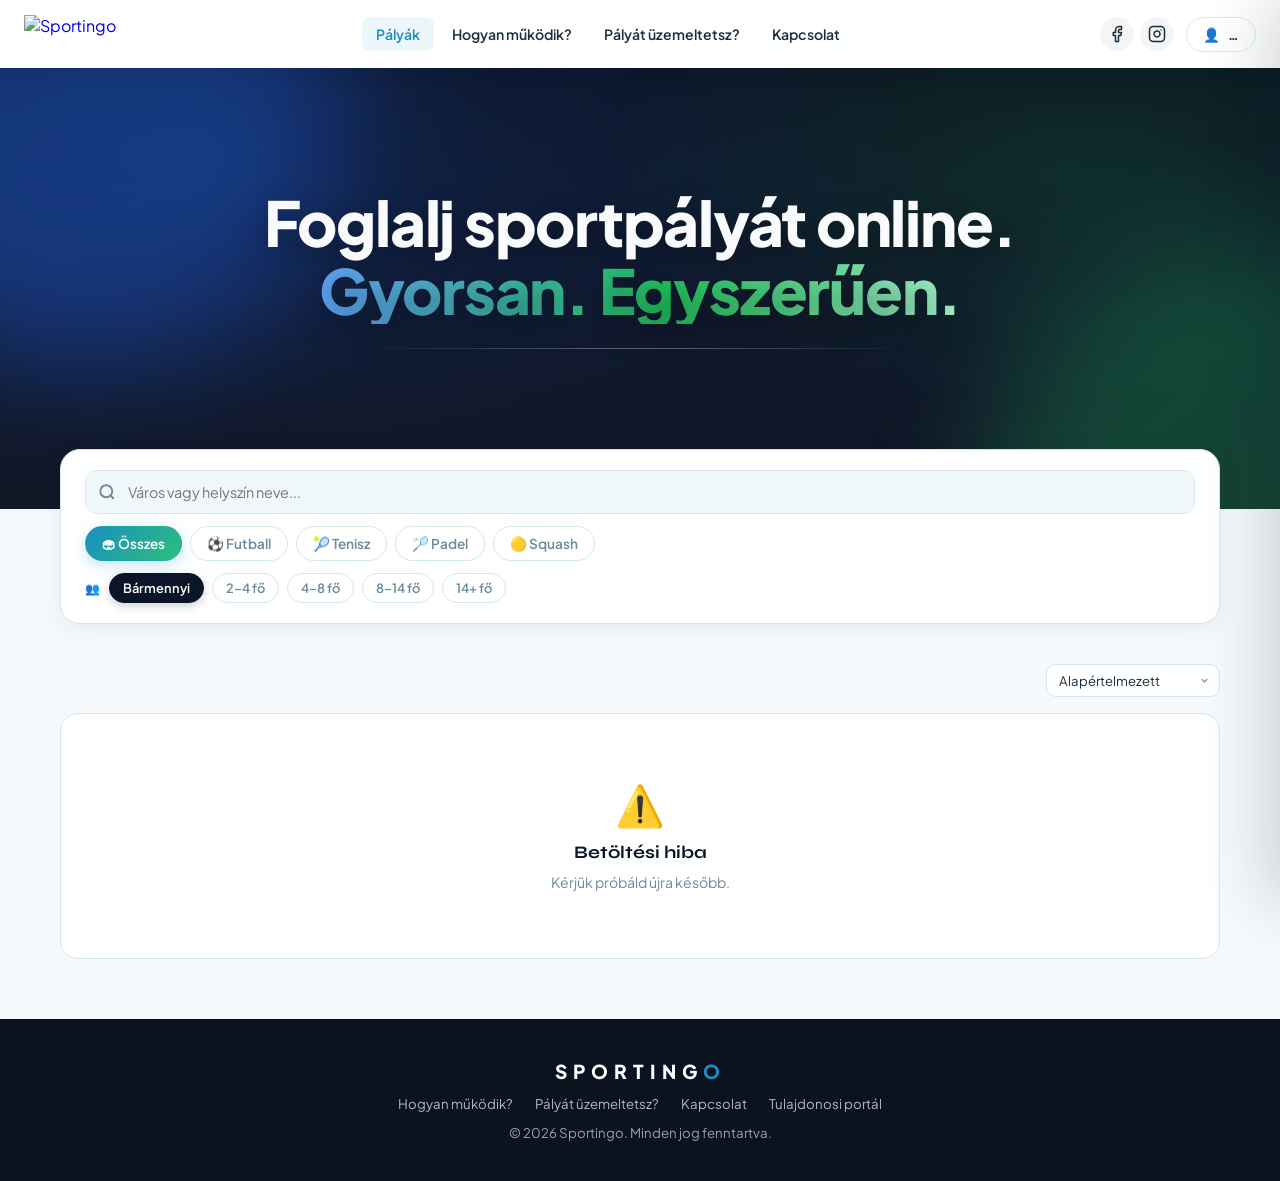
==== index.html @ 6d49f4ee "Update index.html" ====
<!DOCTYPE html>
<html lang="hu">
<head>
  <meta charset="UTF-8">
  <meta name="viewport" content="width=device-width, initial-scale=1.0">
  <title>Sportingo – Foglalj sportpályát online</title>
  <meta name="description" content="Sport- és élménypályák keresése és foglalása Magyarországon. Futball, tenisz, padel, squash.">
  <link rel="icon" href="https://amowwfjxeursokkznmxl.supabase.co/storage/v1/object/public/brand/Sportingo%20BRAND.svg">
  <link rel="preconnect" href="https://fonts.googleapis.com">
  <link href="https://fonts.googleapis.com/css2?family=Plus+Jakarta+Sans:wght@400;500;600;700;800;900&family=Syne:wght@700;800&display=swap" rel="stylesheet">
  <link rel="stylesheet" href="/sportingo-drawer.css">
  <style>
    *, *::before, *::after { box-sizing: border-box; margin: 0; padding: 0; }
    html { scroll-behavior: smooth; }
    body { font-family: 'Plus Jakarta Sans', -apple-system, sans-serif; background: #f5f9fc; color: #0a1628; padding-top: 68px; }

    /* ── HEADER ── */
    #sp-header { position: fixed; top: 0; left: 0; right: 0; z-index: 9000; background: white; box-shadow: 0 2px 20px rgba(0,0,0,.08); }
    #sp-header-inner { max-width: 1280px; margin: 0 auto; padding: 0 24px; height: 68px; display: flex; align-items: center; justify-content: space-between; gap: 24px; }
    #sp-logo { display: flex; align-items: center; text-decoration: none; flex-shrink: 0; }
    #sp-logo-img { height: 38px; width: auto; display: block; }
    #sp-nav { display: flex; align-items: center; gap: 4px; flex: 1; justify-content: center; }
    .sp-nav-link { padding: 8px 14px; border-radius: 8px; font-size: .88rem; font-weight: 600; color: #1a2e3b; text-decoration: none; transition: all .2s; white-space: nowrap; cursor: pointer; background: none; border: none; font-family: inherit; }
    .sp-nav-link:hover, .sp-nav-link.active { background: rgba(26,143,193,.08); color: #1a8fc1; }
    #sp-header-right { display: flex; align-items: center; gap: 12px; flex-shrink: 0; }
    #sp-socials { display: flex; align-items: center; gap: 6px; }
    .sp-social-btn { width: 34px; height: 34px; border-radius: 50%; display: flex; align-items: center; justify-content: center; color: #1a2e3b; text-decoration: none; transition: all .2s; background: rgba(0,0,0,.04); }
    .sp-social-btn:hover { background: rgba(26,143,193,.1); color: #1a8fc1; transform: translateY(-1px); }
    .sportingo-auth-btn { display: flex; align-items: center; gap: 8px; padding: 8px 16px; border-radius: 20px; border: 1.5px solid #d4e8f0; background: white; font-family: 'Plus Jakarta Sans', sans-serif; font-size: .85rem; font-weight: 700; color: #1a2e3b; cursor: pointer; transition: all .2s; white-space: nowrap; }
    .sportingo-auth-btn:hover { border-color: #1a8fc1; color: #1a8fc1; background: rgba(26,143,193,.04); }
    #sp-hamburger { display: none; flex-direction: column; justify-content: center; align-items: center; gap: 5px; width: 40px; height: 40px; background: none; border: none; cursor: pointer; padding: 4px; border-radius: 8px; transition: background .2s; }
    #sp-hamburger span { display: block; width: 22px; height: 2px; background: #1a2e3b; border-radius: 2px; transition: all .3s cubic-bezier(.4,0,.2,1); transform-origin: center; }
    #sp-hamburger.is-open span:nth-child(1) { transform: translateY(7px) rotate(45deg); }
    #sp-hamburger.is-open span:nth-child(2) { opacity: 0; transform: scaleX(0); }
    #sp-hamburger.is-open span:nth-child(3) { transform: translateY(-7px) rotate(-45deg); }
    #sp-mobile-menu { display: none; background: white; border-top: 1px solid #f0f7fb; overflow: hidden; max-height: 0; transition: max-height .35s cubic-bezier(.4,0,.2,1); }
    #sp-mobile-menu.is-open { max-height: 500px; }
    #sp-mobile-nav { padding: 12px 16px 20px; display: flex; flex-direction: column; gap: 2px; }
    .sp-mobile-link { padding: 12px 16px; border-radius: 10px; font-size: .95rem; font-weight: 600; color: #1a2e3b; text-decoration: none; transition: all .2s; display: flex; align-items: center; gap: 10px; cursor: pointer; background: none; border: none; font-family: inherit; width: 100%; text-align: left; }
    .sp-mobile-link:hover { background: #f0f7fb; color: #1a8fc1; }
    #sp-mobile-socials { display: flex; gap: 10px; padding: 12px 16px 0; margin-top: 8px; border-top: 1px solid #f0f7fb; }

    /* ── HERO ── */
    .sp-hero { position: relative; overflow: hidden; padding: 120px 20px 160px; text-align: center;
      background: radial-gradient(1200px 500px at 15% 20%, rgba(36,107,253,.18), transparent 60%),
                  radial-gradient(900px 420px at 85% 25%, rgba(34,197,94,.14), transparent 55%),
                  linear-gradient(180deg, #0b1220 0%, #0f172a 55%, #111827 100%); }
    .sp-hero::before, .sp-hero::after { content: ""; position: absolute; width: 520px; height: 520px; border-radius: 999px; filter: blur(60px); opacity: .35; pointer-events: none; }
    .sp-hero::before { top: -220px; left: -180px; background: rgba(36,107,253,.9); }
    .sp-hero::after { bottom: -260px; right: -220px; background: rgba(34,197,94,.75); }
    .sp-hero-inner { position: relative; max-width: 900px; margin: 0 auto; }
    .sp-hero h1 { margin: 0; font-weight: 800; letter-spacing: -.02em; line-height: 1.1; color: #f8fafc; font-size: clamp(32px,5vw,62px); text-shadow: 0 10px 30px rgba(0,0,0,.35); animation: fadeUp 700ms ease-out both; }
    .sp-hero-accent { display: inline-block; background: linear-gradient(90deg, #60a5fa 0%, #22c55e 55%, #a7f3d0 100%); -webkit-background-clip: text; background-clip: text; color: transparent; }
    .sp-hero h1::after { content: ""; display: block; width: min(560px,80%); height: 1px; margin: 24px auto 0; background: linear-gradient(90deg, transparent, rgba(255,255,255,.35), transparent); }
    @keyframes fadeUp { from { opacity: 0; transform: translateY(14px); } to { opacity: 1; transform: translateY(0); } }

    /* ── SEARCH + FILTER ── */
    .sp-search-section { max-width: 1200px; margin: -60px auto 0; padding: 0 20px 40px; position: relative; z-index: 30; }
    .sp-filters { background: white; border: 1.5px solid #d4e8f0; border-radius: 20px; padding: 1.25rem 1.5rem; box-shadow: 0 4px 24px rgba(10,22,40,.06); display: flex; flex-direction: column; gap: 1rem; }
    .sp-filters__top { display: flex; flex-direction: column; gap: .75rem; }
    .sp-filters__dynamic { display: flex; align-items: center; gap: .75rem; flex-wrap: wrap; padding-top: .75rem; border-top: 1.5px solid #f0f7fb; animation: fadein .2s ease; }
    @keyframes fadein { from { opacity: 0; transform: translateY(-4px); } to { opacity: 1; transform: translateY(0); } }
    .sp-search-wrap { position: relative; width: 100%; }
    .sp-search-icon { position: absolute; left: 13px; top: 50%; transform: translateY(-50%); color: #6b8a9a; pointer-events: none; display: flex; transition: color .2s; }
    .sp-search-wrap:focus-within .sp-search-icon { color: #1a8fc1; }
    .sp-search-input { width: 100%; padding: 12px 44px 12px 42px; border: 1.5px solid #d4e8f0; border-radius: 12px; font-family: 'Plus Jakarta Sans', sans-serif; font-size: .9rem; color: #1a2e3b; background: #f0f7fb; outline: none; transition: all .2s; }
    .sp-search-input:focus { border-color: #1a8fc1; background: white; box-shadow: 0 0 0 3px rgba(26,143,193,.1); }
    .sp-search-clear { position: absolute; right: 12px; top: 50%; transform: translateY(-50%); background: #d4e8f0; border: none; border-radius: 50%; width: 22px; height: 22px; display: flex; align-items: center; justify-content: center; cursor: pointer; color: #6b8a9a; transition: all .2s; padding: 0; }
    .sp-search-clear:hover { background: #1a8fc1; color: white; }
    .sp-sportag-wrap { display: flex; gap: .5rem; flex-wrap: wrap; }
    .sp-sportag-btn { padding: 8px 16px; border: 1.5px solid #d4e8f0; border-radius: 30px; background: white; font-family: 'Plus Jakarta Sans', sans-serif; font-size: .85rem; font-weight: 600; color: #6b8a9a; cursor: pointer; transition: all .2s; white-space: nowrap; }
    .sp-sportag-btn:hover { border-color: #1a8fc1; color: #1a8fc1; }
    .sp-sportag-btn.active { background: linear-gradient(135deg,#1a8fc1,#2dbf7e); border-color: transparent; color: white; box-shadow: 0 4px 14px rgba(26,143,193,.25); }
    /* Létszám szűrő sor */
    .sp-letszam-wrap { display: flex; align-items: center; gap: .5rem; flex-wrap: wrap; }
    .sp-letszam-label { font-size: .75rem; font-weight: 700; color: #94a3b8; text-transform: uppercase; letter-spacing: .05em; white-space: nowrap; }
    .sp-letszam-btn { padding: 6px 13px; border: 1.5px solid #d4e8f0; border-radius: 30px; background: white; font-family: 'Plus Jakarta Sans', sans-serif; font-size: .8rem; font-weight: 600; color: #6b8a9a; cursor: pointer; transition: all .2s; white-space: nowrap; }
    .sp-letszam-btn:hover { border-color: #1a8fc1; color: #1a8fc1; }
    .sp-letszam-btn.active { background: #0a1628; border-color: #0a1628; color: white; box-shadow: 0 3px 10px rgba(10,22,40,.2); }
    .sp-selects { display: flex; flex-wrap: wrap; gap: .5rem; flex: 1; }
    .sp-select { padding: 9px 32px 9px 14px; border: 1.5px solid #d4e8f0; border-radius: 10px; font-family: 'Plus Jakarta Sans', sans-serif; font-size: .85rem; color: #1a2e3b; background: white; cursor: pointer; outline: none; transition: border-color .2s; appearance: none; -webkit-appearance: none; background-image: url("data:image/svg+xml,%3Csvg xmlns='http://www.w3.org/2000/svg' width='12' height='12' viewBox='0 0 24 24' fill='none' stroke='%236b8a9a' stroke-width='2.5'%3E%3Cpath d='m6 9 6 6 6-6'/%3E%3C/svg%3E"); background-repeat: no-repeat; background-position: right 10px center; }
    .sp-select:focus { border-color: #1a8fc1; }
    .sp-reset { display: flex; align-items: center; gap: 6px; padding: 9px 16px; background: #fff5f5; color: #ef4444; border: 1.5px solid #fecaca; border-radius: 10px; font-family: 'Plus Jakarta Sans', sans-serif; font-size: .82rem; font-weight: 600; cursor: pointer; transition: all .2s; white-space: nowrap; }
    .sp-reset:hover { background: #fee2e2; }

    /* ── RESULTS ── */
    .sp-main { max-width: 1200px; margin: 0 auto; padding: 0 20px 60px; }
    .sp-results-header { margin-bottom: 1rem; display: flex; align-items: center; justify-content: space-between; gap: 12px; flex-wrap: wrap; }
    .sp-count { font-size: .88rem; color: #6b8a9a; font-weight: 500; }
    .sp-count strong { color: #1a2e3b; }
    .sp-sort-select { padding: 7px 28px 7px 12px; border: 1.5px solid #d4e8f0; border-radius: 10px; font-family: 'Plus Jakarta Sans', sans-serif; font-size: .82rem; color: #1a2e3b; background: white; cursor: pointer; outline: none; transition: border-color .2s; appearance: none; -webkit-appearance: none; background-image: url("data:image/svg+xml,%3Csvg xmlns='http://www.w3.org/2000/svg' width='11' height='11' viewBox='0 0 24 24' fill='none' stroke='%236b8a9a' stroke-width='2.5'%3E%3Cpath d='m6 9 6 6 6-6'/%3E%3C/svg%3E"); background-repeat: no-repeat; background-position: right 9px center; }
    .sp-sort-select:focus { border-color: #1a8fc1; }
    .sp-grid { display: grid; grid-template-columns: repeat(auto-fill, minmax(300px, 1fr)); gap: 1.25rem; }
    .sp-loading { grid-column: 1/-1; display: flex; flex-direction: column; align-items: center; gap: 1rem; padding: 4rem 2rem; color: #6b8a9a; font-size: .9rem; }
    .sp-spinner { width: 36px; height: 36px; border: 3px solid #d4e8f0; border-top-color: #1a8fc1; border-radius: 50%; animation: spin .7s linear infinite; }
    @keyframes spin { to { transform: rotate(360deg); } }
    .sp-card-link { text-decoration: none; color: inherit; display: block; height: 100%; }
    .sp-card { background: white; border: 1.5px solid #d4e8f0; border-radius: 18px; overflow: hidden; transition: all .25s; box-shadow: 0 2px 12px rgba(10,22,40,.06); height: 100%; display: flex; flex-direction: column; }
    .sp-card:hover { border-color: #1a8fc1; box-shadow: 0 8px 32px rgba(26,143,193,.15); transform: translateY(-3px); }
    .sp-card-thumb { aspect-ratio: 16/9; overflow: hidden; background: linear-gradient(135deg,rgba(26,143,193,.08),rgba(45,191,126,.08)); position: relative; }
    .sp-card-thumb img { width: 100%; height: 100%; object-fit: cover; display: block; transition: transform .4s; }
    .sp-card:hover .sp-card-thumb img { transform: scale(1.04); }
    .sp-card-thumb-placeholder { width: 100%; height: 100%; display: flex; align-items: center; justify-content: center; font-size: 2.5rem; color: rgba(26,143,193,.25); }
    .sp-card-sport-badges { position: absolute; bottom: 10px; left: 10px; display: flex; gap: 5px; flex-wrap: wrap; }
    .sp-card-sport-badge { background: rgba(10,22,40,.75); backdrop-filter: blur(6px); color: white; font-size: .68rem; font-weight: 700; padding: 3px 9px; border-radius: 20px; }
    .sp-card-body { padding: 1rem 1.1rem 1.1rem; display: flex; flex-direction: column; gap: .4rem; flex: 1; }
    .sp-card-nev { font-family: 'Syne', sans-serif; font-weight: 700; font-size: 1rem; color: #0a1628; line-height: 1.3; margin: 0; }
    .sp-card-location { font-size: .8rem; color: #6b8a9a; display: flex; align-items: center; gap: 4px; }
    .sp-card-footer { display: flex; align-items: center; justify-content: space-between; margin-top: auto; padding-top: .75rem; border-top: 1px solid #f0f7fb; }
    .sp-card-palya-count { font-size: .78rem; color: #6b8a9a; font-weight: 500; }
    .sp-card-cta { font-size: .78rem; font-weight: 700; color: #1a8fc1; }
    .sp-card-arrow { width: 32px; height: 32px; border-radius: 50%; background: linear-gradient(135deg,#1a8fc1,#2dbf7e); display: flex; align-items: center; justify-content: center; color: white; font-size: 1rem; flex-shrink: 0; transition: transform .2s; }
    .sp-card:hover .sp-card-arrow { transform: translateX(3px); }
    .sp-empty { grid-column: 1/-1; text-align: center; padding: 4rem 2rem; background: white; border: 1.5px solid #d4e8f0; border-radius: 18px; color: #6b8a9a; }
    .sp-empty-icon { font-size: 2.5rem; margin-bottom: .75rem; }
    .sp-empty-title { font-family: 'Syne', sans-serif; font-weight: 700; font-size: 1.1rem; color: #0a1628; margin-bottom: .5rem; }
    .sp-empty-sub { font-size: .88rem; line-height: 1.6; }

    /* ── AUTH MODAL + DRAWER (a meglévőből 1:1) ── */
    #sp-login-modal-overlay { position: fixed; inset: 0; background: rgba(10,22,40,.55); backdrop-filter: blur(4px); z-index: 10000; display: flex; align-items: center; justify-content: center; opacity: 0; pointer-events: none; transition: opacity .25s; }
    #sp-login-modal-overlay.open { opacity: 1; pointer-events: all; }
    #sp-login-modal { background: white; border-radius: 20px; width: 420px; max-width: 95vw; max-height: 90vh; display: flex; flex-direction: column; box-shadow: 0 30px 80px rgba(0,0,0,.25); overflow: hidden; }
    .sp-modal-head { padding: 20px 20px 16px; display: flex; align-items: flex-start; justify-content: space-between; border-bottom: 1.5px solid #f0f7fb; }
    .sp-modal-logo img { height: 36px; background: white; border-radius: 6px; padding: 2px 6px; }
    .sp-modal-subtitle { font-size: .78rem; color: #6b8a9a; font-weight: 600; margin-top: 4px; }
    .sp-modal-close { background: #f0f7fb; border: none; border-radius: 50%; width: 32px; height: 32px; display: flex; align-items: center; justify-content: center; cursor: pointer; font-size: 1rem; color: #6b8a9a; transition: all .2s; flex-shrink: 0; }
    .sp-modal-close:hover { background: #d4e8f0; color: #0a1628; }
    #sp-login-modal-body { padding: 20px; }
    .sp-login-alert { padding: 10px 14px; border-radius: 10px; font-size: .83rem; font-weight: 600; margin-bottom: 14px; display: none; }
    .sp-login-alert.error { background: #fef2f2; color: #ef4444; border: 1px solid #fecaca; }
    .sp-login-alert.success { background: rgba(45,191,126,.1); color: #1a9960; border: 1px solid rgba(45,191,126,.3); }
    .sp-login-tabs { display: flex; gap: 4px; background: #f0f7fb; border-radius: 12px; padding: 4px; margin-bottom: 18px; }
    .sp-login-tab { flex: 1; padding: 8px; text-align: center; font-size: .85rem; font-weight: 600; cursor: pointer; border-radius: 9px; border: none; background: transparent; color: #6b8a9a; transition: all .2s; font-family: inherit; }
    .sp-login-tab.active { background: white; color: #0a1628; box-shadow: 0 2px 8px rgba(0,0,0,.08); }
    .sp-lv-section { display: none; }
    .sp-lv-section.active { display: block; }
    .sp-login-input { width: 100%; padding: 11px 14px; border: 1.5px solid #d4e8f0; border-radius: 10px; font-family: 'Plus Jakarta Sans', sans-serif; font-size: .9rem; color: #0a1628; background: white; outline: none; transition: all .2s; margin-bottom: 10px; }
    .sp-login-input:focus { border-color: #1a8fc1; box-shadow: 0 0 0 3px rgba(26,143,193,.1); }
    .sp-login-btn { width: 100%; padding: 12px; background: linear-gradient(135deg,#1a8fc1,#2dbf7e); color: white; border: none; border-radius: 11px; font-family: 'Plus Jakarta Sans', sans-serif; font-size: .92rem; font-weight: 700; cursor: pointer; transition: all .2s; margin-bottom: 10px; }
    .sp-login-btn:hover:not(:disabled) { transform: translateY(-1px); box-shadow: 0 6px 20px rgba(26,143,193,.3); }
    .sp-login-btn:disabled { opacity: .6; cursor: not-allowed; }
    .sp-google-btn { width: 100%; padding: 11px; background: white; color: #1a2e3b; border: 1.5px solid #d4e8f0; border-radius: 11px; font-family: 'Plus Jakarta Sans', sans-serif; font-size: .88rem; font-weight: 600; cursor: pointer; transition: all .2s; display: flex; align-items: center; justify-content: center; gap: 10px; margin-bottom: 10px; }
    .sp-google-btn:hover { border-color: #1a8fc1; box-shadow: 0 4px 12px rgba(0,0,0,.08); }
    .sp-login-divider { display: flex; align-items: center; gap: 10px; color: #6b8a9a; font-size: .78rem; margin: 4px 0 10px; }
    .sp-login-divider::before, .sp-login-divider::after { content: ''; flex: 1; height: 1px; background: #d4e8f0; }
    .sp-login-link { font-size: .78rem; color: #1a8fc1; font-weight: 600; cursor: pointer; background: none; border: none; padding: 0; font-family: inherit; text-decoration: underline; }
    .sp-modal-foot { padding: 12px 20px; border-top: 1.5px solid #f0f7fb; font-size: .78rem; color: #6b8a9a; text-align: center; }
    .sp-modal-foot a { color: #1a8fc1; font-weight: 600; text-decoration: none; }

    /* ── FOOTER ── */
    .sp-footer { background: #0b1220; color: rgba(255,255,255,.6); padding: 40px 20px; text-align: center; font-size: .83rem; }
    .sp-footer a { color: rgba(255,255,255,.7); text-decoration: none; margin: 0 10px; }
    .sp-footer a:hover { color: white; }
    .sp-footer-logo { font-size: 1.2rem; font-weight: 900; letter-spacing: 6px; text-transform: uppercase; color: white; margin-bottom: 12px; }
    .sp-footer-logo span { color: #1a8fc1; }

    /* ── RESPONSIVE ── */
    @media (max-width: 900px) {
      #sp-nav, #sp-socials { display: none; }
      #sp-hamburger { display: flex; }
      #sp-mobile-menu { display: block; }
      #sp-header-inner { padding: 0 16px; }
      .sp-grid { grid-template-columns: repeat(2,1fr); }
    }
    @media (max-width: 640px) {
      .sp-hero { padding: 90px 18px 130px; }
      .sp-filters { padding: 1rem; border-radius: 16px; }
      .sp-sportag-btn { padding: 7px 12px; font-size: .8rem; }
      .sp-grid { grid-template-columns: 1fr; }
      #sp-logo-img { height: 32px; }
      body { padding-top: 60px; }
      #sp-header-inner { height: 60px; }
    }
    @media (max-width: 600px) {
      /* drawer: full-screen mobilon – a new-drawer.css kezeli */
      #sp-login-modal { border-radius: 16px 16px 0 0; max-height: 95vh; position: fixed; bottom: 0; width: 100%; }
      #sp-login-modal-overlay { align-items: flex-end; }
    }

    /* ── Lemondva státusz ── */
    .sfd-booking-card.lemondva { border-left: 3px solid #94a3b8; opacity: .75; }
    .sfd-status-pill.lemondva  { background: #f1f5f9; color: #64748b; }

    /* ── Lemondás gomb ── */
    .sfd-cancel-btn {
      display: inline-flex; align-items: center; gap: 5px;
      margin-top: 8px; padding: 5px 12px;
      background: transparent;
      border: 1.5px solid rgba(239,68,68,.35);
      border-radius: 8px;
      color: #ef4444; font-family: 'Plus Jakarta Sans', sans-serif;
      font-size: .72rem; font-weight: 700; cursor: pointer;
      transition: all .2s;
    }
    .sfd-cancel-btn:hover { background: #fff5f5; border-color: #ef4444; }
    .sfd-cancel-btn:disabled { opacity: .5; cursor: not-allowed; }

    /* ── Megerősítő modal ── */
    #sp-confirm-modal-overlay {
      position: fixed; inset: 0;
      background: rgba(10,22,40,.55); backdrop-filter: blur(4px);
      z-index: 20000; display: flex; align-items: center; justify-content: center;
      opacity: 0; pointer-events: none; transition: opacity .22s;
    }
    #sp-confirm-modal-overlay.open { opacity: 1; pointer-events: all; }
    #sp-confirm-modal {
      background: white; border-radius: 20px;
      width: 400px; max-width: 92vw;
      padding: 28px 28px 24px;
      box-shadow: 0 30px 80px rgba(0,0,0,.22);
    }
    .sp-confirm-icon { font-size: 2rem; margin-bottom: 12px; }
    .sp-confirm-title { font-weight: 800; font-size: 1.05rem; color: #0a1628; margin-bottom: 8px; }
    .sp-confirm-body  { font-size: .85rem; color: #6b8a9a; line-height: 1.6; margin-bottom: 24px; }
    .sp-confirm-actions { display: flex; gap: 10px; justify-content: flex-end; }
    .sp-confirm-cancel-btn {
      padding: 10px 18px; background: #f1f5f9; color: #1a2e3b;
      border: none; border-radius: 10px;
      font-family: 'Plus Jakarta Sans', sans-serif; font-weight: 700; font-size: .85rem;
      cursor: pointer; transition: all .2s;
    }
    .sp-confirm-cancel-btn:hover { background: #e2e8f0; }
    .sp-confirm-ok-btn {
      padding: 10px 18px;
      background: white; color: #ef4444;
      border: 1.5px solid #ef4444; border-radius: 10px;
      font-family: 'Plus Jakarta Sans', sans-serif; font-weight: 700; font-size: .85rem;
      cursor: pointer; transition: all .2s;
    }
    .sp-confirm-ok-btn:hover { background: #fff5f5; }
    .sp-confirm-ok-btn:disabled { opacity: .5; cursor: not-allowed; }
    @media (max-width: 600px) {
      #sp-confirm-modal { padding: 22px 18px 20px; }
      .sp-confirm-actions { flex-direction: column-reverse; }
      .sp-confirm-cancel-btn, .sp-confirm-ok-btn { width: 100%; text-align: center; }
    }
    /* ── Review trust signal a listaoldali kártyán ── */
    .sp-card-review {
      display: inline-flex; align-items: center; gap: 4px;
      font-size: .75rem; font-weight: 700; color: #3a5060;
    }
    .sp-card-review-star { color: #f59e0b; font-size: .8rem; }
    .sp-card-review-score { color: #0a1628; }
    .sp-card-review-count { color: #94a3b8; font-weight: 500; }
  </style>
</head>
<body>

<!-- HEADER -->
<header id="sp-header">
  <div id="sp-header-inner">
    <a href="https://sportingo.hu" id="sp-logo" aria-label="Sportingo főoldal">
      <img src="https://amowwfjxeursokkznmxl.supabase.co/storage/v1/object/public/brand/Sportingo%20BRAND.svg" alt="Sportingo" id="sp-logo-img">
    </a>
    <nav id="sp-nav">
      <button class="sp-nav-link active" id="sp-nav-palya">Pályák</button>
      <a href="https://sportingo.hu/hogyan-mukodik/" class="sp-nav-link">Hogyan működik?</a>
      <a href="https://sportingo.hu/palyat-uzemeltetsz/" class="sp-nav-link">Pályát üzemeltetsz?</a>
      <a href="https://sportingo.hu/kapcsolat/" class="sp-nav-link">Kapcsolat</a>
    </nav>
    <div id="sp-header-right">
      <div id="sp-socials">
        <a href="https://facebook.com/sportingo.hu" target="_blank" rel="noopener" class="sp-social-btn" aria-label="Facebook">
          <svg width="18" height="18" viewBox="0 0 24 24" fill="none" stroke="currentColor" stroke-width="2" stroke-linecap="round" stroke-linejoin="round"><path d="M18 2h-3a5 5 0 0 0-5 5v3H7v4h3v8h4v-8h3l1-4h-4V7a1 1 0 0 1 1-1h3z"/></svg>
        </a>
        <a href="https://instagram.com/sportingo.hu" target="_blank" rel="noopener" class="sp-social-btn" aria-label="Instagram">
          <svg width="18" height="18" viewBox="0 0 24 24" fill="none" stroke="currentColor" stroke-width="2" stroke-linecap="round" stroke-linejoin="round"><rect x="2" y="2" width="20" height="20" rx="5" ry="5"/><path d="M16 11.37A4 4 0 1 1 12.63 8 4 4 0 0 1 16 11.37z"/><line x1="17.5" y1="6.5" x2="17.51" y2="6.5"/></svg>
        </a>
      </div>
      <div class="sportingo-auth-wrap">
        <button type="button" class="sportingo-auth-btn">
          <span class="sportingo-auth-icon">👤</span>
          <span class="sportingo-auth-label">…</span>
        </button>
      </div>
      <button id="sp-hamburger" aria-label="Menü" aria-expanded="false" onclick="spToggleMenu()">
        <span></span><span></span><span></span>
      </button>
    </div>
  </div>
  <div id="sp-mobile-menu" aria-hidden="true">
    <nav id="sp-mobile-nav">
      <button class="sp-mobile-link" id="sp-mobile-palya">⚽ Pályák</button>
      <a href="https://sportingo.hu/hogyan-mukodik/" class="sp-mobile-link">❓ Hogyan működik?</a>
      <a href="https://sportingo.hu/palyat-uzemeltetsz/" class="sp-mobile-link">🏟 Pályát üzemeltetsz?</a>
      <a href="https://sportingo.hu/kapcsolat/" class="sp-mobile-link">📬 Kapcsolat</a>
      <div id="sp-mobile-socials">
        <a href="https://facebook.com/sportingo.hu" target="_blank" rel="noopener" class="sp-social-btn" aria-label="Facebook">
          <svg width="20" height="20" viewBox="0 0 24 24" fill="none" stroke="currentColor" stroke-width="2" stroke-linecap="round" stroke-linejoin="round"><path d="M18 2h-3a5 5 0 0 0-5 5v3H7v4h3v8h4v-8h3l1-4h-4V7a1 1 0 0 1 1-1h3z"/></svg>
        </a>
        <a href="https://instagram.com/sportingo.hu" target="_blank" rel="noopener" class="sp-social-btn" aria-label="Instagram">
          <svg width="20" height="20" viewBox="0 0 24 24" fill="none" stroke="currentColor" stroke-width="2" stroke-linecap="round" stroke-linejoin="round"><rect x="2" y="2" width="20" height="20" rx="5" ry="5"/><path d="M16 11.37A4 4 0 1 1 12.63 8 4 4 0 0 1 16 11.37z"/><line x1="17.5" y1="6.5" x2="17.51" y2="6.5"/></svg>
        </a>
      </div>
    </nav>
  </div>
</header>

<!-- HERO -->
<section class="sp-hero">
  <div class="sp-hero-inner">
    <h1>Foglalj sportpályát online.<br><span class="sp-hero-accent">Gyorsan. Egyszerűen.</span></h1>
  </div>
</section>

<!-- SEARCH + FILTER -->
<div class="sp-search-section" id="sp-filters-section">
  <div class="sp-filters" id="sp-filters">
    <div class="sp-filters__top">
      <div class="sp-search-wrap">
        <span class="sp-search-icon">
          <svg width="18" height="18" viewBox="0 0 24 24" fill="none" stroke="currentColor" stroke-width="2.5"><circle cx="11" cy="11" r="8"/><path d="m21 21-4.35-4.35"/></svg>
        </span>
        <input type="text" id="sp-search" class="sp-search-input" placeholder="Város vagy helyszín neve..." autocomplete="off">
        <button type="button" id="sp-search-clear" class="sp-search-clear" style="display:none;">
          <svg width="12" height="12" viewBox="0 0 24 24" fill="none" stroke="currentColor" stroke-width="2.5"><path d="M18 6 6 18M6 6l12 12"/></svg>
        </button>
      </div>
      <div class="sp-sportag-wrap">
        <button class="sp-sportag-btn active" data-sport="">🏟 Összes</button>
        <button class="sp-sportag-btn" data-sport="Futball">⚽ Futball</button>
        <button class="sp-sportag-btn" data-sport="Tenisz">🎾 Tenisz</button>
        <button class="sp-sportag-btn" data-sport="Padel">🏸 Padel</button>
        <button class="sp-sportag-btn" data-sport="Squash">🟡 Squash</button>
      </div>
      <div class="sp-letszam-wrap">
        <span class="sp-letszam-label">👥</span>
        <button class="sp-letszam-btn" data-letszam="" data-min="" data-max="">Bármennyi</button>
        <button class="sp-letszam-btn" data-letszam="2-4" data-min="2" data-max="4">2–4 fő</button>
        <button class="sp-letszam-btn" data-letszam="4-8" data-min="4" data-max="8">4–8 fő</button>
        <button class="sp-letszam-btn" data-letszam="8-14" data-min="8" data-max="14">8–14 fő</button>
        <button class="sp-letszam-btn" data-letszam="14+" data-min="14" data-max="">14+ fő</button>
      </div>
    </div>
    <div class="sp-filters__dynamic" id="sp-dynamic-filters" style="display:none;">
      <div class="sp-selects" id="sp-selects-wrap"></div>
      <button id="sp-reset" class="sp-reset">
        <svg width="14" height="14" viewBox="0 0 24 24" fill="none" stroke="currentColor" stroke-width="2.5"><path d="M18 6 6 18M6 6l12 12"/></svg>
        Szűrők törlése
      </button>
    </div>
  </div>
</div>

<!-- RESULTS -->
<main class="sp-main">
  <div class="sp-results-header">
    <div id="sp-count" class="sp-count"></div>
    <select id="sp-sort" class="sp-sort-select" aria-label="Rendezés">
      <option value="alapertelmezett">Alapértelmezett</option>
      <option value="ertekeles">⭐ Legjobb értékelés</option>
    </select>
  </div>
  <div id="sp-grid" class="sp-grid">
    <div class="sp-loading">
      <div class="sp-spinner"></div>
      <span>Helyszínek betöltése...</span>
    </div>
  </div>
</main>

<!-- FOOTER -->
<footer class="sp-footer">
  <div class="sp-footer-logo">SPORTING<span>O</span></div>
  <div>
    <a href="https://sportingo.hu/hogyan-mukodik/">Hogyan működik?</a>
    <a href="https://sportingo.hu/palyat-uzemeltetsz/">Pályát üzemeltetsz?</a>
    <a href="https://sportingo.hu/kapcsolat/">Kapcsolat</a>
    <a href="https://portal.sportingo.hu" target="_blank">Tulajdonosi portál</a>
  </div>
  <div style="margin-top:12px;">© 2026 Sportingo. Minden jog fenntartva.</div>
</footer>

<!-- AUTH MODAL -->

<!-- DRAWER -->


<div id="sp-confirm-modal-overlay">
  <div id="sp-confirm-modal">
    <div class="sp-confirm-icon">⚠️</div>
    <div class="sp-confirm-title">Biztosan lemondod ezt a foglalást?</div>
    <div class="sp-confirm-body">A lemondás után a foglalás felszabadulhat más játékosok számára, és ezt már nem lehet egy kattintással visszavonni.</div>
    <div class="sp-confirm-actions">
      <button class="sp-confirm-cancel-btn" id="sp-confirm-no">Mégse</button>
      <button class="sp-confirm-ok-btn" id="sp-confirm-yes">Foglalás lemondása</button>
    </div>
  </div>
</div>
<div id="sp-drawer-overlay"></div>
<div id="sp-drawer">

  <!-- FEJLÉC -->
  <div class="sfd-header">
    <div class="sfd-header-inner">
      <div class="sfd-avatar" id="sp-drawer-avatar">?</div>
      <div class="sfd-userinfo">
        <div class="sfd-title">Sportingo fiók</div>
        <div class="sfd-name" id="sp-drawer-name">–</div>
        <div class="sfd-email" id="sp-drawer-email">–</div>
      </div>
      <button class="sfd-close" data-sp-close-drawer aria-label="Bezárás">
        <svg width="14" height="14" viewBox="0 0 24 24" fill="none" stroke="currentColor" stroke-width="2.5"><path d="M18 6 6 18M6 6l12 12"/></svg>
      </button>
    </div>

    <!-- Pályák keresése CTA -->
    <div class="sfd-header-cta">
      <a href="https://sportingo.hu" class="sfd-search-btn" onclick="closeDrawerGlobal()">
        <svg width="16" height="16" viewBox="0 0 24 24" fill="none" stroke="currentColor" stroke-width="2.5"><circle cx="11" cy="11" r="8"/><path d="m21 21-4.35-4.35"/></svg>
        Pályák keresése
      </a>
    </div>

    <!-- Nav tabs -->
    <nav class="sfd-nav" role="tablist">
      <button class="sfd-nav-btn active" data-sfd-tab="attekintes" role="tab">
        <span class="nav-icon">🏠</span> Áttekintés
      </button>
      <button class="sfd-nav-btn" data-sfd-tab="foglalasok" role="tab">
        <span class="nav-icon">📅</span> Foglalásaim
      </button>
      <button class="sfd-nav-btn" data-sfd-tab="kedvencek" role="tab">
        <span class="nav-icon">❤️</span> Kedvenceim
      </button>
      <button class="sfd-nav-btn" data-sfd-tab="profil" role="tab">
        <span class="nav-icon">👤</span> Profil
      </button>
      <button class="sfd-nav-btn" data-sfd-tab="statisztika" role="tab">
        <span class="nav-icon">📊</span> Statisztika
      </button>
      <button class="sfd-nav-btn" data-sfd-tab="ertekelesek" role="tab">
        <span class="nav-icon">⭐</span> Értékeléseim
      </button>
    </nav>
  </div>

  <!-- TARTALOM -->
  <div class="sfd-body">

    <!-- ── ÁTTEKINTÉS ── -->
    <div class="sfd-panel active" id="sfd-panel-attekintes">
      <!-- Következő foglalás -->
      <div id="sfd-next-booking-wrap"></div>

      <!-- Stat kártyák -->
      <div class="sfd-overview-grid">
        <div class="sfd-stat-card" onclick="sfdSwitchTab('foglalasok')">
          <div class="sfd-stat-val" id="sfd-stat-foglalasok">–</div>
          <div class="sfd-stat-lbl">Aktív foglalás</div>
        </div>
        <div class="sfd-stat-card" onclick="sfdSwitchTab('kedvencek')">
          <div class="sfd-stat-val" id="sfd-stat-kedvencek">–</div>
          <div class="sfd-stat-lbl">Kedvenc</div>
        </div>

      </div>

      <!-- Gyors akciók -->
      <div class="sfd-quick-actions">
        <button class="sfd-quick-btn" onclick="sfdSwitchTab('foglalasok')">
          <span class="qb-icon">📅</span>
          Foglalásaim
        </button>
        <button class="sfd-quick-btn" onclick="sfdSwitchTab('kedvencek')">
          <span class="qb-icon">❤️</span>
          Kedvenceim
        </button>
        <button class="sfd-quick-btn" onclick="sfdSwitchTab('profil')">
          <span class="qb-icon">✏️</span>
          Profil szerkesztése
        </button>
        <button class="sfd-quick-btn" onclick="sfdSwitchTab('statisztika')">
          <span class="qb-icon">📊</span>
          Statisztika
        </button>
      </div>
    </div>

    <!-- ── FOGLALÁSOK ── -->
    <div class="sfd-panel" id="sfd-panel-foglalasok">
      <div class="sfd-section-head">
        <div class="sfd-section-title">Foglalásaim</div>
        <a href="https://sportingo.hu" class="sfd-kedvenc-link" onclick="closeDrawerGlobal()">+ Új foglalás</a>
      </div>
      <div class="sfd-filter-bar">
        <button class="sfd-filter-chip active" data-sfd-filter="kozelgo">📅 Közelgő</button>
        <button class="sfd-filter-chip" data-sfd-filter="multbeli">🕐 Múltbeli</button>
        <button class="sfd-filter-chip" data-sfd-filter="mind">Mind</button>
        <button class="sfd-filter-chip" data-sfd-filter="varakozik">⏳ Várakozik</button>
        <button class="sfd-filter-chip" data-sfd-filter="lemondva">🚫 Lemondva</button>
      </div>
      <div id="sfd-bookings-list"></div>
      <div class="sfd-pagination" id="sfd-pagination" style="display:none;">
        <button class="sfd-page-btn" id="sfd-prev-page">← Előző</button>
        <span class="sfd-page-info" id="sfd-page-info"></span>
        <button class="sfd-page-btn" id="sfd-next-page">Következő →</button>
      </div>
    </div>

    <!-- ── KEDVENCEK ── -->
    <div class="sfd-panel" id="sfd-panel-kedvencek">
      <div class="sfd-section-head">
        <div class="sfd-section-title">Kedvenc pályáim</div>
      </div>
      <div id="sfd-kedvencek-list"></div>
    </div>

    <!-- ── PROFIL ── -->
    <div class="sfd-panel" id="sfd-panel-profil">
      <div class="sfd-two-col">
        <div>
          <div class="sfd-profil-section">
            <div class="sfd-profil-section-title">Személyes adatok</div>
            <div class="sfd-field">
              <div class="sfd-field-label">Teljes név</div>
              <input type="text" class="sfd-field-input" id="sfd-profil-nev" placeholder="Teljes neved" autocomplete="name">
            </div>
            <div class="sfd-field">
              <div class="sfd-field-label">Email</div>
              <div class="sfd-field-val" id="sfd-profil-email-display">–</div>
            </div>
            <div class="sfd-field">
              <div class="sfd-field-label">Telefonszám</div>
              <input type="tel" class="sfd-field-input" id="sfd-profil-telefon" placeholder="+36 xx xxx xxxx" autocomplete="tel">
            </div>
            <button class="sfd-save-btn" id="sfd-profil-save-btn">💾 Adatok mentése</button>
            <div id="sfd-profil-msg" class="sfd-msg" style="display:none;"></div>
          </div>
        </div>
        <div>
          <div class="sfd-profil-section">
            <div class="sfd-profil-section-title">Biztonság</div>
            <div class="sfd-field">
              <div class="sfd-field-label">Jelszó módosítása</div>
              <div class="sfd-field-val" style="font-size:.82rem;color:#6b8a9a;">Küldünk egy visszaállító linket az email címedre.</div>
            </div>
            <button class="sfd-save-btn" id="sfd-pw-reset-btn" style="background:#0a1628;">📧 Jelszóváltoztatási email</button>
            <div id="sfd-pw-msg" class="sfd-msg" style="display:none;"></div>
          </div>
        </div>
      </div>
    </div>

    <!-- ── STATISZTIKA ── -->
    <div class="sfd-panel" id="sfd-panel-statisztika">
      <div class="sfd-section-head">
        <div class="sfd-section-title">Személyes statisztika</div>
      </div>
      <div id="sfd-stats-content">
        <div class="sfd-stats-grid">
          <div class="sfd-insight-card">
            <div class="sfd-insight-icon">🏟</div>
            <div class="sfd-insight-val" id="sfd-ins-total">–</div>
            <div class="sfd-insight-lbl">Összes foglalás</div>
          </div>
          <div class="sfd-insight-card">
            <div class="sfd-insight-icon">✅</div>
            <div class="sfd-insight-val" id="sfd-ins-approved">–</div>
            <div class="sfd-insight-lbl">Jóváhagyva</div>
          </div>
          <div class="sfd-insight-card">
            <div class="sfd-insight-icon">🥇</div>
            <div class="sfd-insight-val" id="sfd-ins-sport">–</div>
            <div class="sfd-insight-lbl">Kedvenc sportág</div>
          </div>
          <div class="sfd-insight-card">
            <div class="sfd-insight-icon">📍</div>
            <div class="sfd-insight-val" id="sfd-ins-place">–</div>
            <div class="sfd-insight-lbl">Legtöbbet látogatott</div>
          </div>
        </div>
        <div id="sfd-stats-empty" style="display:none;" class="sfd-empty">
          <div class="sfd-empty-icon">📊</div>
          <div class="sfd-empty-title">Még nincs elég adat</div>
          <div class="sfd-empty-sub">Ahogy gyűlnek a foglalásaid, itt látod majd a személyes statisztikáidat.</div>
        </div>
      </div>
    </div>

    <!-- ── ÉRTÉKELÉSEIM ── -->
    <div class="sfd-panel" id="sfd-panel-ertekelesek">
      <div class="sfd-section-head">
        <div class="sfd-section-title">Értékeléseim</div>
      </div>
      <div id="sfd-ert-loading" class="sfd-empty">
        <div class="sfd-empty-icon">⏳</div>
        <div class="sfd-empty-sub">Betöltés...</div>
      </div>
      <div id="sfd-ert-content" style="display:none;">
        <!-- A: Értékelésre vár -->
        <div class="sfd-ert-szekció" id="sfd-ert-var-wrap">
          <div class="sfd-ert-szekció-cím">Értékelésre vár</div>
          <div class="sfd-ert-szekció-alcím">Ezeket a pályákat még nem értékelted, vagy újra értékelheted.</div>
          <div id="sfd-ert-var-list"></div>
        </div>
        <hr class="sfd-ert-elvalaszto">
        <!-- B: Korábbi értékelések -->
        <div class="sfd-ert-szekció" id="sfd-ert-meglevo-wrap">
          <div class="sfd-ert-szekció-cím">Korábbi értékeléseim</div>
          <div class="sfd-ert-szekció-alcím">A következő 90 napban ezeket a pályákat nem értékelheted újra.</div>
          <div id="sfd-ert-meglevo-list"></div>
        </div>
      </div>
    </div>

  </div><!-- /sfd-body -->

  <!-- FOOTER -->
  <div class="sfd-footer">
    <div class="sfd-footer-left">Sportingo &copy; 2026</div>
    <button class="sfd-logout-btn" id="sfd-logout-btn">
      <svg width="14" height="14" viewBox="0 0 24 24" fill="none" stroke="currentColor" stroke-width="2.5"><path d="M9 21H5a2 2 0 0 1-2-2V5a2 2 0 0 1 2-2h4"/><polyline points="16 17 21 12 16 7"/><line x1="21" y1="12" x2="9" y2="12"/></svg>
      Kijelentkezés
    </button>
  </div>

</div><!-- /sp-drawer -->

<div class="sp-fav-toast" id="sp-fav-toast"></div>

<div id="sfd-review-modal-overlay">
  <div id="sfd-review-modal">
    <div class="sfd-review-modal-title">⭐ Pálya értékelése</div>
    <div class="sfd-review-modal-sub" id="sfd-review-modal-sub">–</div>
    <div class="sfd-review-stars" id="sfd-review-stars">
      <span class="sfd-review-star" data-val="1">★</span>
      <span class="sfd-review-star" data-val="2">★</span>
      <span class="sfd-review-star" data-val="3">★</span>
      <span class="sfd-review-star" data-val="4">★</span>
      <span class="sfd-review-star" data-val="5">★</span>
    </div>
    <div class="sfd-review-rating-label" id="sfd-review-rating-label">Kattints egy csillagra az értékeléshez</div>
    <textarea class="sfd-review-textarea" id="sfd-review-szoveg" placeholder="Oszd meg tapasztalatod a pályáról... (opcionális)" rows="3"></textarea>
    <div class="sfd-review-cimkek-title">Cimkék (max 3)</div>
    <div class="sfd-review-cimkek" id="sfd-review-cimkek">
      <span class="sfd-review-cimke" data-cimke="Jó borítás">Jó borítás</span>
      <span class="sfd-review-cimke" data-cimke="Könnyű megközelítés">Könnyű megközelítés</span>
      <span class="sfd-review-cimke" data-cimke="Korrekt ár">Korrekt ár</span>
      <span class="sfd-review-cimke" data-cimke="Jó hangulat">Jó hangulat</span>
      <span class="sfd-review-cimke" data-cimke="Tiszta öltöző">Tiszta öltöző</span>
    </div>
    <div class="sfd-review-error" id="sfd-review-error"></div>
    <div class="sfd-review-actions">
      <button class="sfd-review-cancel-btn" id="sfd-review-cancel-btn">Mégse</button>
      <button class="sfd-review-submit-btn" id="sfd-review-submit-btn" disabled>Értékelés küldése</button>
    </div>
  </div>
</div>



<script src="https://cdn.jsdelivr.net/npm/@supabase/supabase-js@2"></script>
<script>
(function(){
  const SUPABASE_URL = 'https://amowwfjxeursokkznmxl.supabase.co';
  const SUPABASE_KEY = 'eyJhbGciOiJIUzI1NiIsInR5cCI6IkpXVCJ9.eyJpc3MiOiJzdXBhYmFzZSIsInJlZiI6ImFtb3d3Zmp4ZXVyc29ra3pubXhsIiwicm9sZSI6ImFub24iLCJpYXQiOjE3NzQzNDE4NzQsImV4cCI6MjA4OTkxNzg3NH0.eajpxK96IAF-4XVIv4JALYZ-LqCqXaxU7GIaAE0T5L0';

  // ── HAMBURGER ──
  window.spToggleMenu = function(){
    var btn = document.getElementById('sp-hamburger');
    var menu = document.getElementById('sp-mobile-menu');
    if(!btn||!menu) return;
    var isOpen = btn.classList.toggle('is-open');
    menu.classList.toggle('is-open', isOpen);
    btn.setAttribute('aria-expanded', isOpen);
    menu.setAttribute('aria-hidden', !isOpen);
    document.body.style.overflow = isOpen ? 'hidden' : '';
  };

  // ── PÁLYA NAV ──
  function handlePalyaClick(e){
    e.preventDefault();
    var filters = document.getElementById('sp-filters');
    if(filters){ filters.scrollIntoView({behavior:'smooth', block:'start'}); setTimeout(function(){ var s=document.getElementById('sp-search'); if(s) s.focus(); }, 400); }
  }
  document.getElementById('sp-nav-palya').addEventListener('click', handlePalyaClick);
  document.getElementById('sp-mobile-palya').addEventListener('click', function(e){ handlePalyaClick(e); spToggleMenu(); });

  // ── LISTÁZÓ ──
  const SPORT_FILTERS = {
    'Futball': [
      { id:'boritas', label:'🌿 Borítás', options:[{value:'',label:'Összes borítás'},{value:'Műfű',label:'Műfű'},{value:'Élő fű',label:'Élő fű'},{value:'Parketta / PVC',label:'Parketta'},{value:'Homok',label:'Homok'}] },
      { id:'fedett', label:'🏠 Elhelyezés', options:[{value:'',label:'Fedett & Kültéri'},{value:'Fedett',label:'Fedett'},{value:'Kültéri',label:'Kültéri'}] },
      { id:'jatekforma', label:'⚽ Pályaméret', options:[{value:'',label:'Minden méret'},{value:'Kispálya',label:'Kispálya'},{value:'Nagypálya',label:'Nagypálya'}] },
    ],
    'Tenisz': [
      { id:'boritas', label:'🌿 Borítás', options:[{value:'',label:'Összes borítás'},{value:'Salak',label:'Salak'},{value:'Kemény pálya',label:'Kemény pálya'},{value:'Műfű',label:'Műfű'},{value:'Szőnyeg',label:'Szőnyeg'}] },
      { id:'fedett', label:'🏠 Elhelyezés', options:[{value:'',label:'Fedett & Kültéri'},{value:'Fedett',label:'Fedett'},{value:'Kültéri',label:'Kültéri'}] },
    ],
    'Padel': [
      { id:'fedett', label:'🏠 Elhelyezés', options:[{value:'',label:'Fedett & Kültéri'},{value:'Fedett',label:'Fedett'},{value:'Kültéri',label:'Kültéri'}] },
    ],
    'Squash': [],
  };

  let allHelyszinek=[], filtered=[], activeFilters={}, activeSport='', debounceTimer=null;
  const grid=document.getElementById('sp-grid'), countEl=document.getElementById('sp-count');
  const sortEl=document.getElementById('sp-sort');
  let activeSort='alapertelmezett';
  if(sortEl) sortEl.addEventListener('change',()=>{ activeSort=sortEl.value; applyFilters(); });

  // Létszám szűrő
  let activeLetszam = { min: null, max: null }; // null = szűrés nélkül
  document.querySelectorAll('.sp-letszam-btn').forEach(btn => {
    btn.addEventListener('click', () => {
      document.querySelectorAll('.sp-letszam-btn').forEach(b => b.classList.remove('active'));
      btn.classList.add('active');
      var min = btn.dataset.min ? parseInt(btn.dataset.min) : null;
      var max = btn.dataset.max ? parseInt(btn.dataset.max) : null;
      activeLetszam = { min: min, max: max };
      applyFilters();
    });
  });
  // Alapértelmezett: "Bármennyi" aktív
  var defaultLetszamBtn = document.querySelector('.sp-letszam-btn[data-letszam=""]');
  if (defaultLetszamBtn) defaultLetszamBtn.classList.add('active');
  const searchEl=document.getElementById('sp-search'), clearBtn=document.getElementById('sp-search-clear');
  const resetBtn=document.getElementById('sp-reset'), dynPanel=document.getElementById('sp-dynamic-filters');
  const selectsWrap=document.getElementById('sp-selects-wrap');

  async function loadHelyszinek(){
    try {
      const url = SUPABASE_URL+'/rest/v1/helyszinek?statusz=eq.jovahagyva&select=id,nev,slug,varos,helyszin,palyas(id,slug,sportag,boritas,fedett,jatekforma,ar_per_ora,kep_url,statusz,min_letszam,max_letszam)&order=nev.asc&limit=300';
      const res = await fetch(url, { headers: { apikey: SUPABASE_KEY, Authorization: 'Bearer '+SUPABASE_KEY } });
      if(!res.ok) throw new Error();
      const data = await res.json();
      const PRIO = ['Futball','Tenisz','Padel','Squash'];
      allHelyszinek = data.map(h => {
        const jov = (h.palyas||[]).filter(p => p.statusz==='jovahagyva');
        const sportok = [...new Set(jov.map(p=>p.sportag).filter(Boolean))];
        let kep = '';
        for(const sp of PRIO){ const t=jov.find(p=>p.sportag===sp&&p.kep_url); if(t){kep=t.kep_url;break;} }
        if(!kep) kep = jov.find(p=>p.kep_url)?.kep_url||'';
        const kepekSportag={};
        for(const sp of PRIO){ const t=jov.find(p=>p.sportag===sp&&p.kep_url); if(t) kepekSportag[sp]=t.kep_url; }
        return {...h, _palyas:jov, _sportok:sportok, _kep:kep, _kepekSportag:kepekSportag};
      }).filter(h=>h._palyas.length>0);
      // Review összesítő lekérése – helyszín szinten
      await loadReviewMap(allHelyszinek.map(h=>h.id));
      applyFilters();
    } catch(e) {
      grid.innerHTML='<div class="sp-empty"><div class="sp-empty-icon">⚠️</div><div class="sp-empty-title">Betöltési hiba</div><div class="sp-empty-sub">Kérjük próbáld újra később.</div></div>';
    }
  }

  // Review aggregáció helyszín szinten – egy külön lekérdezés
  let reviewMap = {}; // helyszin_id → { atlag, count }

  async function loadReviewMap(helyszinIds) {
    if (!helyszinIds || !helyszinIds.length) return;
    try {
      // Az összes review-t lekérjük csak rating + helyszin_id mezőkkel
      const rvUrl = SUPABASE_URL + '/rest/v1/ertekelesek?select=helyszin_id,rating&helyszin_id=in.(' +
        helyszinIds.map(id => encodeURIComponent(id)).join(',') + ')&limit=2000';
      const rvRes = await fetch(rvUrl, { headers: { apikey: SUPABASE_KEY, Authorization: 'Bearer ' + SUPABASE_KEY } });
      if (!rvRes.ok) return;
      const rvData = await rvRes.json();
      // Aggregáció JS-ben
      const tmp = {};
      rvData.forEach(function(r) {
        if (!r.helyszin_id) return;
        if (!tmp[r.helyszin_id]) tmp[r.helyszin_id] = { sum: 0, count: 0 };
        tmp[r.helyszin_id].sum   += r.rating;
        tmp[r.helyszin_id].count += 1;
      });
      reviewMap = {};
      Object.keys(tmp).forEach(function(id) {
        var t = tmp[id];
        reviewMap[id] = { atlag: (t.sum / t.count).toFixed(1), count: t.count };
      });
    } catch(e) { /* csendben hibázik, review nélkül fut */ }
  }

  document.querySelectorAll('.sp-sportag-btn').forEach(btn=>{
    btn.addEventListener('click',()=>{
      document.querySelectorAll('.sp-sportag-btn').forEach(b=>b.classList.remove('active'));
      btn.classList.add('active');
      activeSport=btn.dataset.sport; activeFilters={};
      renderDynamicFilters(); applyFilters();
    });
  });

  function renderDynamicFilters(){
    const filters=SPORT_FILTERS[activeSport]||[];
    if(!filters.length){ dynPanel.style.display='none'; selectsWrap.innerHTML=''; return; }
    dynPanel.style.display='flex';
    selectsWrap.innerHTML=filters.map(f=>`
      <select class="sp-select" data-filter-id="${f.id}">
        ${f.options.map(o=>`<option value="${o.value}">${o.label}</option>`).join('')}
      </select>`).join('');
    selectsWrap.querySelectorAll('.sp-select').forEach(sel=>{
      sel.addEventListener('change',()=>{ activeFilters[sel.dataset.filterId]=sel.value; applyFilters(); });
    });
  }

  function applyFilters(){
    const search=searchEl.value.trim().toLowerCase();
    clearBtn.style.display=search?'flex':'none';
    const hasAnyFilter=search||activeSport||Object.values(activeFilters).some(v=>v)||(activeLetszam.min!==null||activeLetszam.max!==null);
    resetBtn.style.display=hasAnyFilter?'flex':'none';
    filtered=allHelyszinek.filter(h=>{
      if(search){ const t=[(h.nev||''),(h.varos||'')].join(' ').toLowerCase(); if(!t.includes(search)) return false; }
      if(activeSport){ if(!h._palyas.some(p=>p.sportag===activeSport)) return false; }
      const rel=activeSport?h._palyas.filter(p=>p.sportag===activeSport):h._palyas;
      for(const [id,val] of Object.entries(activeFilters)){
        if(!val) continue;
        if(!rel.some(p=>(p[id]||'').toLowerCase().includes(val.toLowerCase()))) return false;
      }
      // Létszám szűrő: tartomány-metszet alapú
      // Helyszín bent marad, ha van legalább 1 releváns pálya amelynek tartománya metszi a kiválasztottat
      if (activeLetszam.min !== null || activeLetszam.max !== null) {
        var letszamMin = activeLetszam.min; // kiválasztott tartomány alja
        var letszamMax = activeLetszam.max; // kiválasztott tartomány teteje (null = végtelen = 14+)
        var vanMegfelelo = rel.some(function(p) {
          var pMin = p.min_letszam != null ? p.min_letszam : null;
          var pMax = p.max_letszam != null ? p.max_letszam : null;
          // Ha a pályán nincs létszám adat: kihagyjuk (nem tudjuk ellenőrizni)
          if (pMin === null || pMax === null) return false;
          // Tartomány metszet: pálya[min,max] metszi a kiválasztott [letszamMin, letszamMax]-ot
          // 14+ esetén letszamMax === null → csak a pMax >= 14 feltétel kell
          if (letszamMax === null) {
            // 14+ fő: pálya max >= 14
            return pMax >= letszamMin;
          }
          // Normál tartomány: pMin <= letszamMax AND pMax >= letszamMin
          return pMin <= letszamMax && pMax >= letszamMin;
        });
        if (!vanMegfelelo) return false;
      }
      return true;
    });
    // Rendezés: legjobb értékelés szerint
    if (activeSort === 'ertekeles') {
      filtered = filtered.slice().sort(function(a, b) {
        var ra = reviewMap[a.id], rb = reviewMap[b.id];
        // review nélküli helyszínek hátrébb
        if (!ra && !rb) return 0;
        if (!ra) return 1;
        if (!rb) return -1;
        // magasabb átlag előre
        var diff = parseFloat(rb.atlag) - parseFloat(ra.atlag);
        if (diff !== 0) return diff;
        // azonos átlag esetén több review előre
        return rb.count - ra.count;
      });
    }
    renderCards();
  }

  function renderCards(){
    countEl.innerHTML='<strong>'+filtered.length+'</strong> helyszín található';
    if(!filtered.length){
      grid.innerHTML='<div class="sp-empty"><div class="sp-empty-icon">🔍</div><div class="sp-empty-title">Nincs találat</div><div class="sp-empty-sub">Próbálj más szűrési feltételeket.</div></div>';
      return;
    }
    grid.innerHTML=filtered.map(h=>{
      const rel=activeSport?h._palyas.filter(p=>p.sportag===activeSport):h._palyas;
      let url;
      if(rel.length===1&&rel[0].slug) url='https://sportingo.hu/palya/'+rel[0].slug;
      else if(h.slug) url='https://sportingo.hu/helyszin/'+h.slug;
      else url='#';
      const sportok=activeSport?(h._sportok.includes(activeSport)?[activeSport]:h._sportok.slice(0,3)):h._sportok.slice(0,3);
      const badges=sportok.map(s=>`<span class="sp-card-sport-badge">${esc(s)}</span>`).join('');
      const egyPalya=rel.length===1;
      const kep=(activeSport&&h._kepekSportag[activeSport])?h._kepekSportag[activeSport]:h._kep;
      const rv = reviewMap[h.id];
      const rvBadge = rv
        ? `<span class="sp-card-review"><span class="sp-card-review-star">★</span><span class="sp-card-review-score">${rv.atlag}</span><span class="sp-card-review-count">(${rv.count})</span></span>`
        : '';
      return `<a href="${url}" class="sp-card-link">
        <div class="sp-card">
          <div class="sp-card-thumb">
            ${kep?`<img src="${esc(kep)}" alt="${esc(h.nev||'')}" loading="lazy">`:'<div class="sp-card-thumb-placeholder">🏟</div>'}
            ${badges?`<div class="sp-card-sport-badges">${badges}</div>`:''}
          </div>
          <div class="sp-card-body">
            <h3 class="sp-card-nev">${esc(h.nev||'Névtelen helyszín')}</h3>
            ${h.varos?`<div class="sp-card-location">📍 ${esc(h.varos)}</div>`:''}
            <div class="sp-card-footer">
              <div class="${egyPalya?'sp-card-cta':'sp-card-palya-count'}">${egyPalya?'📧 Foglalási kérés küldése':'⚽ '+rel.length+' pálya'}</div>
              ${rvBadge}
              <div class="sp-card-arrow">→</div>
            </div>
          </div>
        </div>
      </a>`;
    }).join('');
  }

  function esc(s){ const d=document.createElement('div'); d.textContent=String(s); return d.innerHTML; }
  function debounce(fn,ms){ clearTimeout(debounceTimer); debounceTimer=setTimeout(fn,ms); }

  searchEl.addEventListener('input',()=>{ clearBtn.style.display=searchEl.value?'flex':'none'; debounce(applyFilters,280); });
  clearBtn.addEventListener('click',()=>{ searchEl.value=''; clearBtn.style.display='none'; searchEl.focus(); applyFilters(); });
  resetBtn.addEventListener('click',()=>{
    searchEl.value=''; clearBtn.style.display='none'; activeFilters={}; activeSport='';
    document.querySelectorAll('.sp-sportag-btn').forEach((b,i)=>b.classList.toggle('active',i===0));
    // Létszám szűrő reset
    activeLetszam = { min: null, max: null };
    document.querySelectorAll('.sp-letszam-btn').forEach((b,i)=>b.classList.toggle('active',i===0));
    dynPanel.style.display='none'; selectsWrap.innerHTML=''; applyFilters();
  });

  loadHelyszinek();

  // sessionStorage scroll
  if (sessionStorage.getItem('sp_scroll_to_results')) {
    sessionStorage.removeItem('sp_scroll_to_results');
    setTimeout(() => { const app = document.getElementById('sp-filters-section'); if (app) app.scrollIntoView({ behavior: 'smooth', block: 'start' }); }, 600);
  }
})();
</script>

<script src="/sportingo-drawer.js"></script>
</body>
---- sportingo-drawer.css ----
/* =============================================================
   sportingo-drawer.css
   Sportingo közös drawer / fiók panel stílusok
   Referencia: web-palya.html végleges drawer implementáció
   ============================================================= */
.sportingo-auth-btn { display: flex; align-items: center; gap: 8px; padding: 8px 16px; border-radius: 20px; border: 1.5px solid #d4e8f0; background: white; font-family: 'Plus Jakarta Sans', sans-serif; font-size: .85rem; font-weight: 700; color: #1a2e3b; cursor: pointer; transition: all .2s; white-space: nowrap; }
.sportingo-auth-btn:hover { border-color: #1a8fc1; color: #1a8fc1; background: rgba(26,143,193,.04); }
.sp-loading { grid-column: 1/-1; display: flex; flex-direction: column; align-items: center; gap: 1rem; padding: 4rem 2rem; color: #6b8a9a; font-size: .9rem; }
.sp-empty { grid-column: 1/-1; text-align: center; padding: 4rem 2rem; background: white; border: 1.5px solid #d4e8f0; border-radius: 18px; color: #6b8a9a; }
.sp-empty-icon { font-size: 2.5rem; margin-bottom: .75rem; }
.sp-empty-title { font-family: 'Syne', sans-serif; font-weight: 700; font-size: 1.1rem; color: #0a1628; margin-bottom: .5rem; }
.sp-empty-sub { font-size: .88rem; line-height: 1.6; }
#sp-login-modal-overlay { position: fixed; inset: 0; background: rgba(10,22,40,.55); backdrop-filter: blur(4px); z-index: 10000; display: flex; align-items: center; justify-content: center; opacity: 0; pointer-events: none; transition: opacity .25s; }
#sp-login-modal-overlay.open { opacity: 1; pointer-events: all; }
#sp-login-modal { background: white; border-radius: 20px; width: 420px; max-width: 95vw; max-height: 90vh; display: flex; flex-direction: column; box-shadow: 0 30px 80px rgba(0,0,0,.25); overflow: hidden; }
.sp-modal-head { padding: 20px 20px 16px; display: flex; align-items: flex-start; justify-content: space-between; border-bottom: 1.5px solid #f0f7fb; }
.sp-modal-logo img { height: 36px; background: white; border-radius: 6px; padding: 2px 6px; }
.sp-modal-subtitle { font-size: .78rem; color: #6b8a9a; font-weight: 600; margin-top: 4px; }
.sp-modal-close { background: #f0f7fb; border: none; border-radius: 50%; width: 32px; height: 32px; display: flex; align-items: center; justify-content: center; cursor: pointer; font-size: 1rem; color: #6b8a9a; transition: all .2s; flex-shrink: 0; }
.sp-modal-close:hover { background: #d4e8f0; color: #0a1628; }
#sp-login-modal-body { padding: 20px; }
.sp-login-alert { padding: 10px 14px; border-radius: 10px; font-size: .83rem; font-weight: 600; margin-bottom: 14px; display: none; }
.sp-login-alert.error { background: #fef2f2; color: #ef4444; border: 1px solid #fecaca; }
.sp-login-alert.success { background: rgba(45,191,126,.1); color: #1a9960; border: 1px solid rgba(45,191,126,.3); }
.sp-login-tabs { display: flex; gap: 4px; background: #f0f7fb; border-radius: 12px; padding: 4px; margin-bottom: 18px; }
.sp-login-tab { flex: 1; padding: 8px; text-align: center; font-size: .85rem; font-weight: 600; cursor: pointer; border-radius: 9px; border: none; background: transparent; color: #6b8a9a; transition: all .2s; font-family: inherit; }
.sp-login-tab.active { background: white; color: #0a1628; box-shadow: 0 2px 8px rgba(0,0,0,.08); }
.sp-lv-section { display: none; }
.sp-lv-section.active { display: block; }
.sp-login-input { width: 100%; padding: 11px 14px; border: 1.5px solid #d4e8f0; border-radius: 10px; font-family: 'Plus Jakarta Sans', sans-serif; font-size: .9rem; color: #0a1628; background: white; outline: none; transition: all .2s; margin-bottom: 10px; }
.sp-login-input:focus { border-color: #1a8fc1; box-shadow: 0 0 0 3px rgba(26,143,193,.1); }
.sp-login-btn { width: 100%; padding: 12px; background: linear-gradient(135deg,#1a8fc1,#2dbf7e); color: white; border: none; border-radius: 11px; font-family: 'Plus Jakarta Sans', sans-serif; font-size: .92rem; font-weight: 700; cursor: pointer; transition: all .2s; margin-bottom: 10px; }
.sp-login-btn:hover:not(:disabled) { transform: translateY(-1px); box-shadow: 0 6px 20px rgba(26,143,193,.3); }
.sp-login-btn:disabled { opacity: .6; cursor: not-allowed; }
.sp-google-btn { width: 100%; padding: 11px; background: white; color: #1a2e3b; border: 1.5px solid #d4e8f0; border-radius: 11px; font-family: 'Plus Jakarta Sans', sans-serif; font-size: .88rem; font-weight: 600; cursor: pointer; transition: all .2s; display: flex; align-items: center; justify-content: center; gap: 10px; margin-bottom: 10px; }
.sp-google-btn:hover { border-color: #1a8fc1; }
.sp-login-divider { display: flex; align-items: center; gap: 10px; color: #6b8a9a; font-size: .78rem; margin: 4px 0 10px; }
.sp-login-divider::before, .sp-login-divider::after { content: ''; flex: 1; height: 1px; background: #d4e8f0; }
.sp-login-link { font-size: .78rem; color: #1a8fc1; font-weight: 600; cursor: pointer; background: none; border: none; padding: 0; font-family: inherit; text-decoration: underline; }

.sp-modal-foot { padding: 12px 20px; border-top: 1.5px solid #f0f7fb; font-size: .78rem; color: #6b8a9a; text-align: center; }
.sp-modal-foot a { color: #1a8fc1; font-weight: 600; text-decoration: none; }
.sportingo-auth-btn { display: flex; align-items: center; gap: 8px; padding: 8px 16px; border-radius: 20px; border: 1.5px solid #d4e8f0; background: white; font-family: 'Plus Jakarta Sans', sans-serif; font-size: .85rem; font-weight: 700; color: #1a2e3b; cursor: pointer; transition: all .2s; white-space: nowrap; }
.sportingo-auth-btn:hover { border-color: #1a8fc1; color: #1a8fc1; background: rgba(26,143,193,.04); }
.sp-empty { grid-column: 1/-1; text-align: center; padding: 4rem 2rem; background: white; border: 1.5px solid #d4e8f0; border-radius: 18px; color: #6b8a9a; }

#sp-drawer-overlay {
  position: fixed; inset: 0;
  background: rgba(10,22,40,.5);
  backdrop-filter: blur(4px);
  z-index: 9998; opacity: 0; pointer-events: none;
  transition: opacity .35s;
}
#sp-drawer-overlay.open { opacity: 1; pointer-events: all; }

/* ── Panel alap ── */
#sp-drawer {
  position: fixed; top: 0; right: 0; bottom: 0;
  width: 860px; max-width: 100vw;
  background: #f5f9fc;
  z-index: 9999;
  box-shadow: -12px 0 60px rgba(10,22,40,.18);
  transform: translateX(100%);
  transition: transform .38s cubic-bezier(.4,0,.2,1);
  display: flex; flex-direction: column;
  overflow: hidden;
}
#sp-drawer.open { transform: translateX(0); }

/* ── Panel fejléc ── */
.sfd-header {
  background: linear-gradient(135deg, #0a1628 0%, #0f2040 100%);
  padding: 0;
  flex-shrink: 0;
  position: relative;
  overflow: hidden;
}
.sfd-header::before {
  content: '';
  position: absolute; inset: 0;
  background: radial-gradient(ellipse at 80% 50%, rgba(45,191,126,.15), transparent 60%),
              radial-gradient(ellipse at 20% 80%, rgba(26,143,193,.12), transparent 50%);
  pointer-events: none;
}
.sfd-header-inner {
  position: relative;
  padding: 20px 24px 0;
  display: flex; gap: 16px; align-items: flex-start;
}
.sfd-avatar {
  width: 52px; height: 52px; border-radius: 50%;
  background: linear-gradient(135deg, #1a8fc1, #2dbf7e);
  display: flex; align-items: center; justify-content: center;
  font-weight: 900; font-size: 1.3rem; color: white;
  flex-shrink: 0;
  box-shadow: 0 4px 16px rgba(45,191,126,.3);
}
.sfd-userinfo { flex: 1; min-width: 0; padding-top: 4px; }
.sfd-title {
  font-size: .68rem; font-weight: 700; letter-spacing: .1em;
  text-transform: uppercase; color: rgba(255,255,255,.45);
  margin-bottom: 2px;
}
.sfd-name {
  font-weight: 800; font-size: 1.05rem; color: white;
  white-space: nowrap; overflow: hidden; text-overflow: ellipsis;
}
.sfd-email { font-size: .75rem; color: rgba(255,255,255,.5); margin-top: 1px; }
.sfd-close {
  background: rgba(255,255,255,.1); border: none; border-radius: 50%;
  width: 32px; height: 32px;
  display: flex; align-items: center; justify-content: center;
  cursor: pointer; color: rgba(255,255,255,.7);
  font-size: .9rem; transition: all .2s; flex-shrink: 0;
  margin-top: 4px;
}
.sfd-close:hover { background: rgba(255,255,255,.2); color: white; }

/* ── CTA gomb a fejlécben ── */
.sfd-header-cta {
  margin: 14px 24px 0;
  position: relative;
}
.sfd-search-btn {
  display: flex; align-items: center; gap: 10px;
  width: 100%; padding: 11px 18px;
  background: linear-gradient(135deg, #1a8fc1, #2dbf7e);
  color: white; border: none; border-radius: 12px;
  font-family: 'Plus Jakarta Sans', sans-serif;
  font-size: .88rem; font-weight: 700; cursor: pointer;
  transition: all .2s; text-decoration: none;
  box-shadow: 0 4px 16px rgba(26,143,193,.3);
}
.sfd-search-btn:hover { transform: translateY(-1px); box-shadow: 0 6px 20px rgba(26,143,193,.4); }
.sfd-search-btn svg { flex-shrink: 0; }

/* ── Nav tabs ── */
.sfd-nav {
  display: flex; gap: 0;
  padding: 16px 24px 0;
  position: relative;
}
.sfd-nav-btn {
  display: flex; align-items: center; gap: 6px;
  padding: 10px 16px;
  background: none; border: none; border-bottom: 2.5px solid transparent;
  font-family: 'Plus Jakarta Sans', sans-serif;
  font-size: .8rem; font-weight: 700; color: rgba(255,255,255,.45);
  cursor: pointer; transition: all .2s; white-space: nowrap;
}
.sfd-nav-btn:hover { color: rgba(255,255,255,.75); }
.sfd-nav-btn.active { color: #2dbf7e; border-bottom-color: #2dbf7e; }
.sfd-nav-btn .nav-icon { font-size: .9rem; }

/* ── Tartalom terület ── */
.sfd-body {
  flex: 1; overflow-y: auto;
  padding: 24px;
  background: #f5f9fc;
}
.sfd-panel { display: none; }
.sfd-panel.active { display: block; }

/* ── Áttekintés ── */
.sfd-overview-grid {
  display: grid;
  grid-template-columns: repeat(2, 1fr);
  gap: 12px;
  margin-bottom: 24px;
}
.sfd-stat-card {
  background: white; border-radius: 16px;
  padding: 18px 16px;
  border: 1.5px solid #e8f2f8;
  cursor: pointer; transition: all .22s;
  text-align: center;
}
.sfd-stat-card:hover { border-color: #1a8fc1; transform: translateY(-2px); box-shadow: 0 8px 24px rgba(26,143,193,.1); }
.sfd-stat-val {
  font-size: 1.6rem; font-weight: 900; color: #0a1628;
  line-height: 1;
}
.sfd-stat-lbl {
  font-size: .72rem; font-weight: 700; color: #6b8a9a;
  margin-top: 6px; text-transform: uppercase; letter-spacing: .04em;
}

/* Következő foglalás kártya */
.sfd-next-booking {
  background: linear-gradient(135deg, rgba(26,143,193,.08), rgba(45,191,126,.06));
  border: 1.5px solid rgba(26,143,193,.2);
  border-radius: 16px; padding: 18px 20px;
  margin-bottom: 20px;
}
.sfd-next-booking.clickable {
  cursor: pointer; transition: border-color .18s, transform .18s;
  display: block; text-decoration: none; color: inherit;
}
.sfd-next-booking.clickable:hover {
  border-color: rgba(26,143,193,.5);
  transform: translateY(-1px);
}
.sfd-next-booking.clickable:hover .sfd-next-val { color: #1a8fc1; }
.sfd-next-label {
  font-size: .7rem; font-weight: 700; color: #1a8fc1;
  text-transform: uppercase; letter-spacing: .08em; margin-bottom: 6px;
}
.sfd-next-val {
  font-size: 1rem; font-weight: 800; color: #0a1628;
}
.sfd-next-sub { font-size: .78rem; color: #6b8a9a; margin-top: 2px; }

/* Gyors akciók */
.sfd-quick-actions {
  display: grid; grid-template-columns: 1fr 1fr;
  gap: 10px; margin-bottom: 24px;
}
.sfd-quick-btn {
  display: flex; align-items: center; gap: 10px;
  padding: 14px 16px;
  background: white; border: 1.5px solid #e8f2f8;
  border-radius: 14px; cursor: pointer;
  font-family: 'Plus Jakarta Sans', sans-serif;
  font-size: .85rem; font-weight: 700; color: #0a1628;
  transition: all .2s; text-decoration: none;
}
.sfd-quick-btn:hover { border-color: #1a8fc1; color: #1a8fc1; background: rgba(26,143,193,.04); }
.sfd-quick-btn .qb-icon {
  width: 36px; height: 36px; border-radius: 10px;
  background: linear-gradient(135deg, rgba(26,143,193,.12), rgba(45,191,126,.1));
  display: flex; align-items: center; justify-content: center;
  font-size: 1rem; flex-shrink: 0;
}

/* ── Foglalások ── */
.sfd-filter-bar {
  display: flex; gap: 6px; margin-bottom: 16px;
  overflow-x: auto; padding-bottom: 4px;
}
.sfd-filter-chip {
  padding: 6px 14px; border-radius: 20px;
  border: 1.5px solid #d4e8f0; background: white;
  font-family: 'Plus Jakarta Sans', sans-serif;
  font-size: .78rem; font-weight: 700; color: #6b8a9a;
  cursor: pointer; transition: all .2s; white-space: nowrap; flex-shrink: 0;
}
.sfd-filter-chip.active { background: #0a1628; border-color: #0a1628; color: white; }

.sfd-booking-card {
  background: white; border-radius: 14px;
  padding: 14px 16px; margin-bottom: 10px;
  border: 1.5px solid #e8f2f8;
  transition: border-color .2s;
}
.sfd-booking-card.jovahagyva { border-left: 3px solid #2dbf7e; }
.sfd-booking-card.varakozik  { border-left: 3px solid #f59e0b; }
.sfd-booking-card.elutasitva { border-left: 3px solid #ef4444; background: #fff9f9; }
.sfd-booking-top {
  display: flex; align-items: flex-start;
  justify-content: space-between; gap: 8px; margin-bottom: 6px;
}
.sfd-booking-name { font-weight: 700; font-size: .9rem; color: #0a1628; }
.sfd-status-pill {
  padding: 3px 10px; border-radius: 20px;
  font-size: .68rem; font-weight: 700; white-space: nowrap; flex-shrink: 0;
}
.sfd-status-pill.jovahagyva { background: rgba(45,191,126,.12); color: #1a9960; }
.sfd-status-pill.varakozik  { background: rgba(245,158,11,.12); color: #b45309; }
.sfd-status-pill.elutasitva { background: rgba(239,68,68,.1);   color: #ef4444; }
.sfd-status-pill.lemondva   { background: #f1f5f9; color: #64748b; }
.sfd-booking-card.lemondva  { border-left: 3px solid #94a3b8; opacity: .75; }
.sfd-booking-meta { font-size: .75rem; color: #6b8a9a; }
/* ── Lemondás gomb ── */
.sfd-cancel-btn {
  display: inline-flex; align-items: center; gap: 5px;
  margin-top: 8px; padding: 5px 12px;
  background: transparent;
  border: 1.5px solid rgba(239,68,68,.35);
  border-radius: 8px;
  color: #ef4444; font-family: 'Plus Jakarta Sans', sans-serif;
  font-size: .72rem; font-weight: 700; cursor: pointer;
  transition: all .2s;
}
.sfd-cancel-btn:hover { background: #fff5f5; border-color: #ef4444; }
.sfd-cancel-btn:disabled { opacity: .5; cursor: not-allowed; }
.sfd-booking-link {
  display: inline-block; margin-top: 6px;
  font-size: .73rem; font-weight: 700; color: #1a8fc1;
  text-decoration: none;
}
.sfd-booking-name-link {
  color: inherit; text-decoration: none;
}
.sfd-booking-name-link:hover { text-decoration: underline; }

/* ── Review CTA gomb (drawer foglalás kártyában) ── */
.sfd-btn-ertekeles {
  display: inline-flex; align-items: center; gap: 5px;
  margin-top: 6px; padding: 5px 12px;
  background: transparent;
  border: 1.5px solid rgba(26,143,193,.4);
  border-radius: 8px; color: #1a8fc1;
  font-family: 'Plus Jakarta Sans', sans-serif;
  font-size: .72rem; font-weight: 700; cursor: pointer;
  transition: all .2s;
}
.sfd-btn-ertekeles:hover { background: rgba(26,143,193,.07); border-color: #1a8fc1; }
.sfd-review-info {
  display: inline-block; margin-top: 6px;
  font-size: .72rem; color: #6b8a9a; font-style: italic;
}
.sfd-review-info strong { font-style: normal; font-weight: 700; color: #1a2e3b; }

/* ── Értékeléseim panel ── */
.sfd-ert-szekció { margin-bottom: 28px; }
.sfd-ert-szekció-cím {
  font-size: .7rem; font-weight: 700; text-transform: uppercase;
  letter-spacing: .08em; color: #6b8a9a; margin-bottom: 4px;
}
.sfd-ert-szekció-alcím {
  font-size: .78rem; color: #94a3b8; margin-bottom: 12px; line-height: 1.5;
}
.sfd-ert-card {
  background: white; border-radius: 14px;
  padding: 14px 16px; margin-bottom: 8px;
  border: 1.5px solid #e8f2f8;
  transition: border-color .18s;
}
.sfd-ert-card:last-child { margin-bottom: 0; }
.sfd-ert-card-top {
  display: flex; align-items: flex-start;
  justify-content: space-between; gap: 8px; margin-bottom: 5px;
}
.sfd-ert-card-nev { font-weight: 700; font-size: .88rem; color: #0a1628; flex: 1; min-width: 0; }
.sfd-ert-card-meta { font-size: .72rem; color: #94a3b8; margin-top: 3px; }
.sfd-ert-card-preview {
  font-size: .78rem; color: #3a5060; margin-top: 6px;
  line-height: 1.55; display: -webkit-box;
  -webkit-line-clamp: 2; -webkit-box-orient: vertical; overflow: hidden;
}
.sfd-ert-stars { font-size: .9rem; color: #f59e0b; letter-spacing: 2px; flex-shrink: 0; }
.sfd-ert-cimke {
  display: inline-block; font-size: .65rem; font-weight: 700;
  padding: 2px 8px; border-radius: 10px;
  background: rgba(26,143,193,.1); color: #1a8fc1;
  margin-right: 4px; margin-top: 6px;
}
.sfd-ert-cooldown {
  display: inline-flex; align-items: center; gap: 4px;
  font-size: .72rem; color: #94a3b8; margin-top: 6px;
}
.sfd-ert-cta-wrap { margin-top: 10px; }
.sfd-ert-elvalaszto {
  border: none; border-top: 1.5px solid #f0f7fb;
  margin: 20px 0;
}

/* ── Review modal overlay ── */
#sfd-review-modal-overlay {
  position: fixed; inset: 0;
  background: rgba(10,22,40,.55); backdrop-filter: blur(4px);
  z-index: 20000; display: flex; align-items: center; justify-content: center;
  opacity: 0; pointer-events: none; transition: opacity .22s;
}
#sfd-review-modal-overlay.open { opacity: 1; pointer-events: all; }
#sfd-review-modal {
  background: white; border-radius: 20px;
  width: 480px; max-width: 94vw; max-height: 90vh; overflow-y: auto;
  padding: 28px 28px 24px;
  box-shadow: 0 30px 80px rgba(0,0,0,.22);
}
.sfd-review-modal-title { font-weight: 800; font-size: 1.1rem; color: #0a1628; margin-bottom: 4px; }
.sfd-review-modal-sub { font-size: .82rem; color: #6b8a9a; margin-bottom: 20px; }
.sfd-review-stars { display: flex; gap: 8px; margin-bottom: 18px; }
.sfd-review-star {
  font-size: 2rem; cursor: pointer; color: #d4e8f0;
  transition: color .15s, transform .15s;
  user-select: none; line-height: 1;
}
.sfd-review-star.active { color: #f59e0b; transform: scale(1.1); }
.sfd-review-star:hover  { color: #f59e0b; }
.sfd-review-rating-label { font-size: .82rem; color: #6b8a9a; margin-bottom: 18px; min-height: 18px; }
.sfd-review-textarea {
  width: 100%; padding: 11px 14px;
  border: 1.5px solid #e4eef5; border-radius: 10px;
  font-family: 'Plus Jakarta Sans', sans-serif; font-size: .88rem;
  resize: vertical; min-height: 80px; outline: none;
  transition: border-color .2s; margin-bottom: 16px; box-sizing: border-box;
}
.sfd-review-textarea:focus { border-color: #1a8fc1; }
.sfd-review-cimkek-title { font-size: .78rem; font-weight: 700; color: #1a2e3b;
  text-transform: uppercase; letter-spacing: .5px; margin-bottom: 10px; }
.sfd-review-cimkek { display: flex; flex-wrap: wrap; gap: 8px; margin-bottom: 20px; }
.sfd-review-cimke {
  padding: 5px 12px; border-radius: 20px;
  border: 1.5px solid #d4e8f0; background: white;
  font-size: .78rem; font-weight: 600; color: #6b8a9a; cursor: pointer;
  transition: all .18s; user-select: none;
}
.sfd-review-cimke.selected { background: rgba(26,143,193,.1); border-color: #1a8fc1; color: #1a8fc1; }
.sfd-review-cimke.disabled { opacity: .45; cursor: not-allowed; }
.sfd-review-actions { display: flex; gap: 10px; justify-content: flex-end; margin-top: 4px; }
.sfd-review-cancel-btn {
  padding: 10px 18px; background: #f1f5f9; color: #1a2e3b; border: none;
  border-radius: 10px; font-family: 'Plus Jakarta Sans', sans-serif;
  font-weight: 700; font-size: .85rem; cursor: pointer; transition: background .2s;
}
.sfd-review-cancel-btn:hover { background: #e2e8f0; }
.sfd-review-submit-btn {
  padding: 10px 20px; background: linear-gradient(135deg,#1a8fc1,#2dbf7e);
  color: white; border: none; border-radius: 10px;
  font-family: 'Plus Jakarta Sans', sans-serif; font-weight: 700; font-size: .85rem;
  cursor: pointer; transition: opacity .2s;
}
.sfd-review-submit-btn:disabled { opacity: .55; cursor: not-allowed; }
.sfd-review-error { font-size: .8rem; color: #ef4444; margin-top: 8px; display: none; }
@media (max-width: 600px) {
  #sfd-review-modal { padding: 20px 16px 18px; border-radius: 16px 16px 0 0; }
  #sfd-review-modal-overlay { align-items: flex-end; }
  .sfd-review-actions { flex-direction: column-reverse; }
  .sfd-review-cancel-btn, .sfd-review-submit-btn { width: 100%; text-align: center; }
}

/* ── Kedvencek ── */
.sfd-kedvenc-card {
  background: white; border-radius: 14px;
  padding: 12px 16px; margin-bottom: 8px;
  border: 1.5px solid #e8f2f8;
  display: flex; align-items: center; gap: 12px;
}
.sfd-kedvenc-icon {
  width: 40px; height: 40px; border-radius: 10px;
  background: linear-gradient(135deg, rgba(26,143,193,.1), rgba(45,191,126,.1));
  display: flex; align-items: center; justify-content: center;
  font-size: 1.1rem; flex-shrink: 0;
}
.sfd-kedvenc-info { flex: 1; min-width: 0; }
.sfd-kedvenc-name { font-weight: 700; font-size: .88rem; color: #0a1628; }
.sfd-kedvenc-meta { font-size: .73rem; color: #6b8a9a; margin-top: 1px; }
.sfd-kedvenc-actions { display: flex; align-items: center; gap: 6px; flex-shrink: 0; }
.sfd-kedvenc-link {
  font-size: .75rem; font-weight: 700; color: #1a8fc1;
  text-decoration: none; white-space: nowrap;
  padding: 5px 10px; border: 1.5px solid rgba(26,143,193,.25);
  border-radius: 8px; transition: all .2s;
}
.sfd-kedvenc-link:hover { background: #1a8fc1; color: white; border-color: transparent; }
.sfd-kedvenc-remove {
  background: none; border: none; cursor: pointer;
  color: #c0d4dc; font-size: 1rem; padding: 4px;
  border-radius: 6px; transition: all .2s;
}
.sfd-kedvenc-remove:hover { background: #fee2e2; color: #ef4444; }

/* ── Profil ── */
.sfd-profil-section {
  background: white; border-radius: 16px;
  padding: 20px; margin-bottom: 16px;
  border: 1.5px solid #e8f2f8;
}
.sfd-profil-section-title {
  font-size: .72rem; font-weight: 700; color: #6b8a9a;
  text-transform: uppercase; letter-spacing: .08em;
  margin-bottom: 16px;
}
.sfd-field { margin-bottom: 14px; }
.sfd-field:last-child { margin-bottom: 0; }
.sfd-field-label {
  font-size: .72rem; font-weight: 700; color: #6b8a9a;
  margin-bottom: 5px;
}
.sfd-field-input {
  width: 100%; padding: 10px 14px;
  border: 1.5px solid #d4e8f0; border-radius: 10px;
  font-family: 'Plus Jakarta Sans', sans-serif;
  font-size: .9rem; color: #0a1628; background: #f8fbfd;
  outline: none; transition: all .2s;
}
.sfd-field-input:focus { border-color: #1a8fc1; background: white; box-shadow: 0 0 0 3px rgba(26,143,193,.08); }
.sfd-field-val {
  font-size: .9rem; font-weight: 600; color: #0a1628;
  padding: 10px 0;
}
.sfd-save-btn {
  width: 100%; padding: 11px;
  background: linear-gradient(135deg, #1a8fc1, #2dbf7e);
  color: white; border: none; border-radius: 11px;
  font-family: 'Plus Jakarta Sans', sans-serif;
  font-weight: 700; font-size: .9rem; cursor: pointer;
  transition: all .2s; margin-top: 4px;
}
.sfd-save-btn:hover:not(:disabled) { transform: translateY(-1px); box-shadow: 0 6px 20px rgba(26,143,193,.3); }
.sfd-save-btn:disabled { opacity: .6; cursor: not-allowed; }
.sfd-msg { font-size: .8rem; margin-top: 8px; padding: 8px 12px; border-radius: 8px; }
.sfd-msg.ok  { background: rgba(45,191,126,.1); color: #1a9960; }
.sfd-msg.err { background: rgba(239,68,68,.1);  color: #ef4444; }

/* ── Statisztika ── */
.sfd-stats-grid {
  display: grid; grid-template-columns: 1fr 1fr;
  gap: 10px; margin-bottom: 16px;
}
.sfd-insight-card {
  background: white; border-radius: 14px;
  padding: 16px; border: 1.5px solid #e8f2f8;
}
.sfd-insight-card.clickable {
  cursor: pointer; transition: border-color .18s, transform .18s;
}
.sfd-insight-card.clickable:hover {
  border-color: #1a8fc1; transform: translateY(-1px);
}
.sfd-insight-card.clickable:hover .sfd-insight-val { color: #1a8fc1; }
.sfd-insight-icon { font-size: 1.3rem; margin-bottom: 8px; }
.sfd-insight-val { font-size: 1.2rem; font-weight: 900; color: #0a1628; }
.sfd-insight-lbl { font-size: .72rem; color: #6b8a9a; font-weight: 600; margin-top: 2px; }

/* ── Empty states ── */
.sfd-empty {
  text-align: center; padding: 40px 20px;
}
.sfd-empty-icon { font-size: 2.2rem; margin-bottom: 12px; }
.sfd-empty-title {
  font-weight: 800; font-size: .95rem; color: #0a1628; margin-bottom: 6px;
}
.sfd-empty-sub {
  font-size: .82rem; color: #6b8a9a; line-height: 1.6; max-width: 260px; margin: 0 auto;
}
.sfd-empty-cta {
  display: inline-block; margin-top: 16px;
  padding: 10px 20px;
  background: linear-gradient(135deg, #1a8fc1, #2dbf7e);
  color: white; border-radius: 10px;
  font-weight: 700; font-size: .85rem; text-decoration: none;
}

/* ── Pagination ── */
.sfd-pagination {
  display: flex; align-items: center; justify-content: center;
  gap: 12px; margin-top: 16px;
}
.sfd-page-btn {
  padding: 7px 16px; border: 1.5px solid #d4e8f0;
  border-radius: 8px; background: white;
  font-family: 'Plus Jakarta Sans', sans-serif;
  font-size: .78rem; font-weight: 700; color: #6b8a9a;
  cursor: pointer; transition: all .2s;
}
.sfd-page-btn:hover:not(:disabled) { border-color: #1a8fc1; color: #1a8fc1; }
.sfd-page-btn:disabled { opacity: .4; cursor: not-allowed; }
.sfd-page-info { font-size: .78rem; color: #6b8a9a; font-weight: 600; }

/* ── Footer ── */
.sfd-footer {
  padding: 14px 24px;
  border-top: 1.5px solid #e8f2f8;
  background: white;
  display: flex; align-items: center; justify-content: space-between;
  gap: 12px; flex-shrink: 0;
}
.sfd-footer-left {
  font-size: .78rem; color: #6b8a9a; font-weight: 600;
}
.sfd-logout-btn {
  display: flex; align-items: center; gap: 6px;
  padding: 9px 16px;
  background: #fff5f5; color: #ef4444;
  border: 1.5px solid #fed7d7; border-radius: 10px;
  font-family: 'Plus Jakarta Sans', sans-serif;
  font-weight: 700; font-size: .82rem; cursor: pointer;
  transition: all .2s;
}
.sfd-logout-btn:hover { background: #fed7d7; }

/* ── Section fejléc ── */
.sfd-section-head {
  display: flex; align-items: center; justify-content: space-between;
  margin-bottom: 16px;
}
.sfd-section-title {
  font-size: .88rem; font-weight: 800; color: #0a1628;
}

/* ══════════════════════════════════════
   RESPONSIVE – Mobil (< 640px)
   ══════════════════════════════════════ */
@media (max-width: 640px) {
  #sp-drawer {
    width: 100vw;
    /* Mobil: full-screen */
  }
  .sfd-header-inner { padding: 16px 16px 0; }
  .sfd-header-cta { margin: 12px 16px 0; }
  .sfd-search-btn { font-size: .85rem; padding: 10px 14px; }
  .sfd-nav { padding: 12px 16px 0; overflow-x: auto; }
  .sfd-nav-btn { padding: 8px 12px; font-size: .75rem; }
  .sfd-body { padding: 16px; }
  .sfd-overview-grid { grid-template-columns: repeat(2, 1fr); gap: 8px; }
  .sfd-stat-card { padding: 14px 10px; }
  .sfd-stat-val { font-size: 1.3rem; }
  .sfd-quick-actions { grid-template-columns: 1fr 1fr; gap: 8px; }
  .sfd-quick-btn { padding: 12px; font-size: .8rem; }
  .sfd-stats-grid { grid-template-columns: 1fr 1fr; }
  .sfd-footer { padding: 12px 16px; }
}

/* ── Desktop: 2-oszlopos layout ahol van hely ── */
@media (min-width: 900px) {
  .sfd-two-col {
    display: grid; grid-template-columns: 1fr 1fr; gap: 16px;
  }
}

/* ── Lemondás confirm modal ── */
#sp-confirm-modal-overlay {
  position: fixed; inset: 0;
  background: rgba(10,22,40,.55); backdrop-filter: blur(4px);
  z-index: 20000; display: flex; align-items: center; justify-content: center;
  opacity: 0; pointer-events: none; transition: opacity .22s;
}
#sp-confirm-modal-overlay.open { opacity: 1; pointer-events: all; }
#sp-confirm-modal {
  background: white; border-radius: 20px;
  width: 400px; max-width: 92vw;
  padding: 28px 28px 24px;
  box-shadow: 0 30px 80px rgba(0,0,0,.22);
}
.sp-confirm-icon { font-size: 2rem; margin-bottom: 12px; }
.sp-confirm-title { font-weight: 800; font-size: 1.05rem; color: #0a1628; margin-bottom: 8px; }
.sp-confirm-body  { font-size: .85rem; color: #6b8a9a; line-height: 1.6; margin-bottom: 24px; }
.sp-confirm-actions { display: flex; gap: 10px; justify-content: flex-end; }
.sp-confirm-cancel-btn {
  padding: 10px 18px; background: #f1f5f9; color: #1a2e3b;
  border: none; border-radius: 10px;
  font-family: 'Plus Jakarta Sans', sans-serif; font-weight: 700; font-size: .85rem;
  cursor: pointer; transition: all .2s;
}
.sp-confirm-cancel-btn:hover { background: #e2e8f0; }
.sp-confirm-ok-btn {
  padding: 10px 18px;
  background: white; color: #ef4444;
  border: 1.5px solid #ef4444; border-radius: 10px;
  font-family: 'Plus Jakarta Sans', sans-serif; font-weight: 700; font-size: .85rem;
  cursor: pointer; transition: all .2s;
}
.sp-confirm-ok-btn:hover { background: #fff5f5; }
.sp-confirm-ok-btn:disabled { opacity: .5; cursor: not-allowed; }
@media (max-width: 600px) {
  #sp-confirm-modal { padding: 22px 18px 20px; }
  .sp-confirm-actions { flex-direction: column-reverse; }
  .sp-confirm-cancel-btn, .sp-confirm-ok-btn { width: 100%; text-align: center; }
}

/* ── Értékeléseim panel ── */
.sfd-ert-szekció { margin-bottom: 28px; }
.sfd-ert-szekció-cím {
  font-size: .7rem; font-weight: 700; text-transform: uppercase;
  letter-spacing: .08em; color: #6b8a9a; margin-bottom: 4px;
}
.sfd-ert-szekció-alcím {
  font-size: .78rem; color: #94a3b8; margin-bottom: 12px; line-height: 1.5;
}
.sfd-ert-card {
  background: white; border-radius: 14px;
  padding: 14px 16px; margin-bottom: 8px;
  border: 1.5px solid #e8f2f8;
  transition: border-color .18s;
}
.sfd-ert-card:last-child { margin-bottom: 0; }
.sfd-ert-card-top {
  display: flex; align-items: flex-start;
  justify-content: space-between; gap: 8px; margin-bottom: 5px;
}
.sfd-ert-card-nev { font-weight: 700; font-size: .88rem; color: #0a1628; flex: 1; min-width: 0; }
.sfd-ert-card-meta { font-size: .72rem; color: #94a3b8; margin-top: 3px; }
.sfd-ert-card-preview {
  font-size: .78rem; color: #3a5060; margin-top: 6px;
  line-height: 1.55; display: -webkit-box;
  -webkit-line-clamp: 2; -webkit-box-orient: vertical; overflow: hidden;
}
.sfd-ert-stars { font-size: .9rem; color: #f59e0b; letter-spacing: 2px; flex-shrink: 0; }
.sfd-ert-cimke {
  display: inline-block; font-size: .65rem; font-weight: 700;
  padding: 2px 8px; border-radius: 10px;
  background: rgba(26,143,193,.1); color: #1a8fc1;
  margin-right: 4px; margin-top: 6px;
}
.sfd-ert-cooldown {
  display: inline-flex; align-items: center; gap: 4px;
  font-size: .72rem; color: #94a3b8; margin-top: 6px;
}
.sfd-ert-cta-wrap { margin-top: 10px; }
.sfd-ert-elvalaszto {
  border: none; border-top: 1.5px solid #f0f7fb;
  margin: 20px 0;
}

/* ── Review modal overlay ── */
#sfd-review-modal-overlay {
  position: fixed; inset: 0;
  background: rgba(10,22,40,.55); backdrop-filter: blur(4px);
  z-index: 20000; display: flex; align-items: center; justify-content: center;
  opacity: 0; pointer-events: none; transition: opacity .22s;
}
#sfd-review-modal-overlay.open { opacity: 1; pointer-events: all; }
#sfd-review-modal {
  background: white; border-radius: 20px;
  width: 480px; max-width: 94vw; max-height: 90vh; overflow-y: auto;
  padding: 28px 28px 24px;
  box-shadow: 0 30px 80px rgba(0,0,0,.22);
}
.sfd-review-modal-title { font-weight: 800; font-size: 1.1rem; color: #0a1628; margin-bottom: 4px; }
.sfd-review-modal-sub { font-size: .82rem; color: #6b8a9a; margin-bottom: 20px; }
.sfd-review-stars { display: flex; gap: 8px; margin-bottom: 18px; }
.sfd-review-star {
  font-size: 2rem; cursor: pointer; color: #d4e8f0;
  transition: color .15s, transform .15s;
  user-select: none; line-height: 1;
}
.sfd-review-star.active { color: #f59e0b; transform: scale(1.1); }
.sfd-review-star:hover  { color: #f59e0b; }
.sfd-review-rating-label { font-size: .82rem; color: #6b8a9a; margin-bottom: 18px; min-height: 18px; }
.sfd-review-textarea {
  width: 100%; padding: 11px 14px;
  border: 1.5px solid #e4eef5; border-radius: 10px;
  font-family: 'Plus Jakarta Sans', sans-serif; font-size: .88rem;
  resize: vertical; min-height: 80px; outline: none;
  transition: border-color .2s; margin-bottom: 16px; box-sizing: border-box;
}
.sfd-review-textarea:focus { border-color: #1a8fc1; }
.sfd-review-cimkek-title { font-size: .78rem; font-weight: 700; color: #1a2e3b;
  text-transform: uppercase; letter-spacing: .5px; margin-bottom: 10px; }
.sfd-review-cimkek { display: flex; flex-wrap: wrap; gap: 8px; margin-bottom: 20px; }
.sfd-review-cimke {
  padding: 5px 12px; border-radius: 20px;
  border: 1.5px solid #d4e8f0; background: white;
  font-size: .78rem; font-weight: 600; color: #6b8a9a; cursor: pointer;
  transition: all .18s; user-select: none;
}
.sfd-review-cimke.selected { background: rgba(26,143,193,.1); border-color: #1a8fc1; color: #1a8fc1; }
.sfd-review-cimke.disabled { opacity: .45; cursor: not-allowed; }
.sfd-review-actions { display: flex; gap: 10px; justify-content: flex-end; margin-top: 4px; }
.sfd-review-cancel-btn {
  padding: 10px 18px; background: #f1f5f9; color: #1a2e3b; border: none;
  border-radius: 10px; font-family: 'Plus Jakarta Sans', sans-serif;
  font-weight: 700; font-size: .85rem; cursor: pointer; transition: background .2s;
}
.sfd-review-cancel-btn:hover { background: #e2e8f0; }
.sfd-review-submit-btn {
  padding: 10px 20px; background: linear-gradient(135deg,#1a8fc1,#2dbf7e);
  color: white; border: none; border-radius: 10px;
  font-family: 'Plus Jakarta Sans', sans-serif; font-weight: 700; font-size: .85rem;
  cursor: pointer; transition: opacity .2s;
}
.sfd-review-submit-btn:disabled { opacity: .55; cursor: not-allowed; }
.sfd-review-error { font-size: .8rem; color: #ef4444; margin-top: 8px; display: none; }
@media (max-width: 600px) {
  #sfd-review-modal { padding: 20px 16px 18px; border-radius: 16px 16px 0 0; }
  #sfd-review-modal-overlay { align-items: flex-end; }
  .sfd-review-actions { flex-direction: column-reverse; }
  .sfd-review-cancel-btn, .sfd-review-submit-btn { width: 100%; text-align: center; }
}
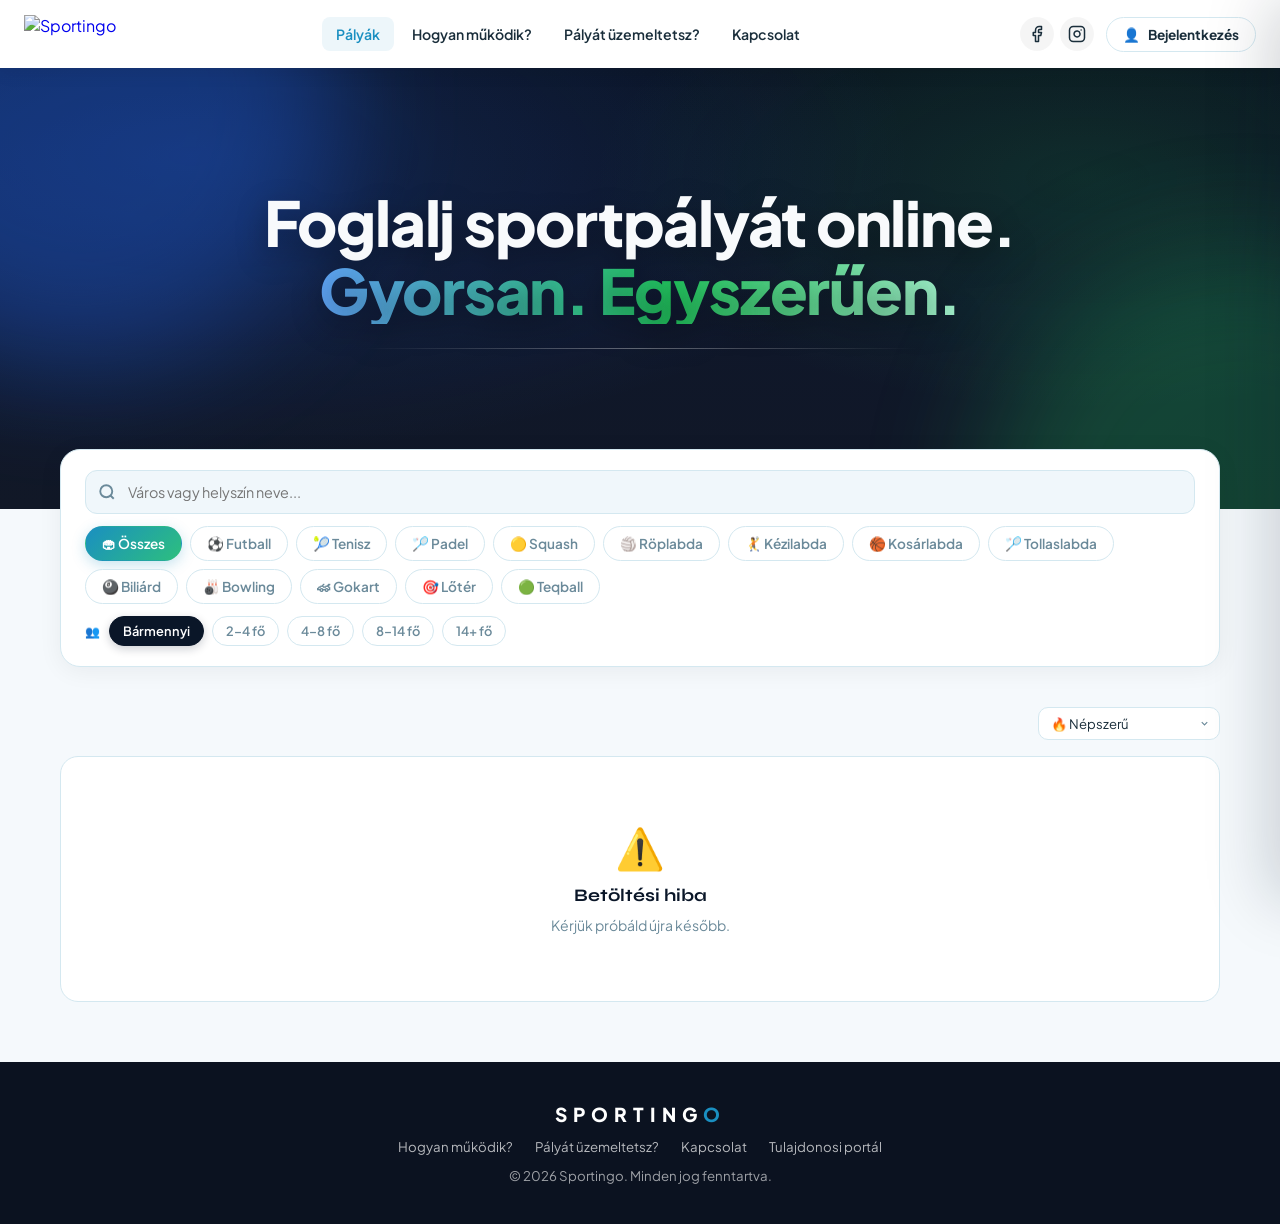
==== commit b73d0ee8: "Update index.html" ====
--- a/index.html
+++ b/index.html
@@ -5,7 +5,10 @@
   <meta name="viewport" content="width=device-width, initial-scale=1.0">
   <title>Sportingo – Foglalj sportpályát online</title>
   <meta name="description" content="Sport- és élménypályák keresése és foglalása Magyarországon. Futball, tenisz, padel, squash.">
-  <link rel="icon" href="https://amowwfjxeursokkznmxl.supabase.co/storage/v1/object/public/brand/Sportingo%20BRAND.svg">
+  <link rel="icon" href="/favicon.ico?v=1">
+  <link rel="icon" href="/favicon-32x32.png?v=1" sizes="32x32">
+  <link rel="icon" href="/favicon-16x16.png?v=1" sizes="16x16">
+  <link rel="apple-touch-icon" href="/apple-touch-icon.png?v=1">
   <link rel="preconnect" href="https://fonts.googleapis.com">
   <link href="https://fonts.googleapis.com/css2?family=Plus+Jakarta+Sans:wght@400;500;600;700;800;900&family=Syne:wght@700;800&display=swap" rel="stylesheet">
   <link rel="stylesheet" href="/sportingo-drawer.css">
@@ -97,7 +100,7 @@
     .sp-card-link { text-decoration: none; color: inherit; display: block; height: 100%; }
     .sp-card { background: white; border: 1.5px solid #d4e8f0; border-radius: 18px; overflow: hidden; transition: all .25s; box-shadow: 0 2px 12px rgba(10,22,40,.06); height: 100%; display: flex; flex-direction: column; }
     .sp-card:hover { border-color: #1a8fc1; box-shadow: 0 8px 32px rgba(26,143,193,.15); transform: translateY(-3px); }
-    .sp-card-thumb { aspect-ratio: 16/9; overflow: hidden; background: linear-gradient(135deg,rgba(26,143,193,.08),rgba(45,191,126,.08)); position: relative; }
+    .sp-card-thumb { aspect-ratio: 16/9; min-height: 160px; overflow: hidden; background: linear-gradient(135deg,rgba(26,143,193,.08),rgba(45,191,126,.08)); position: relative; }
     .sp-card-thumb img { width: 100%; height: 100%; object-fit: cover; display: block; transition: transform .4s; }
     .sp-card:hover .sp-card-thumb img { transform: scale(1.04); }
     .sp-card-thumb-placeholder { width: 100%; height: 100%; display: flex; align-items: center; justify-content: center; font-size: 2.5rem; color: rgba(26,143,193,.25); }
@@ -270,7 +273,7 @@
       <div class="sportingo-auth-wrap">
         <button type="button" class="sportingo-auth-btn">
           <span class="sportingo-auth-icon">👤</span>
-          <span class="sportingo-auth-label">…</span>
+          <span class="sportingo-auth-label">Bejelentkezés</span>
         </button>
       </div>
       <button id="sp-hamburger" aria-label="Menü" aria-expanded="false" onclick="spToggleMenu()">
@@ -322,8 +325,17 @@
         <button class="sp-sportag-btn" data-sport="Tenisz">🎾 Tenisz</button>
         <button class="sp-sportag-btn" data-sport="Padel">🏸 Padel</button>
         <button class="sp-sportag-btn" data-sport="Squash">🟡 Squash</button>
-      </div>
-      <div class="sp-letszam-wrap">
+        <button class="sp-sportag-btn" data-sport="Röplabda">🏐 Röplabda</button>
+        <button class="sp-sportag-btn" data-sport="Kézilabda">🤾 Kézilabda</button>
+        <button class="sp-sportag-btn" data-sport="Kosárlabda">🏀 Kosárlabda</button>
+        <button class="sp-sportag-btn" data-sport="Tollaslabda">🏸 Tollaslabda</button>
+        <button class="sp-sportag-btn" data-sport="Biliárd">🎱 Biliárd</button>
+        <button class="sp-sportag-btn" data-sport="Bowling">🎳 Bowling</button>
+        <button class="sp-sportag-btn" data-sport="Gokart">🏎 Gokart</button>
+        <button class="sp-sportag-btn" data-sport="Lőtér">🎯 Lőtér</button>
+        <button class="sp-sportag-btn" data-sport="Teqball">🟢 Teqball</button>
+      </div>
+      <div class="sp-letszam-wrap" id="sp-letszam-wrap">
         <span class="sp-letszam-label">👥</span>
         <button class="sp-letszam-btn" data-letszam="" data-min="" data-max="">Bármennyi</button>
         <button class="sp-letszam-btn" data-letszam="2-4" data-min="2" data-max="4">2–4 fő</button>
@@ -347,8 +359,8 @@
   <div class="sp-results-header">
     <div id="sp-count" class="sp-count"></div>
     <select id="sp-sort" class="sp-sort-select" aria-label="Rendezés">
-      <option value="alapertelmezett">Alapértelmezett</option>
-      <option value="ertekeles">⭐ Legjobb értékelés</option>
+      <option value="nepszeru">🔥 Népszerű</option>
+      <option value="legolcsobb">💰 Legalacsonyabb ár</option>
     </select>
   </div>
   <div id="sp-grid" class="sp-grid">
@@ -656,6 +668,67 @@
   const SUPABASE_URL = 'https://amowwfjxeursokkznmxl.supabase.co';
   const SUPABASE_KEY = 'eyJhbGciOiJIUzI1NiIsInR5cCI6IkpXVCJ9.eyJpc3MiOiJzdXBhYmFzZSIsInJlZiI6ImFtb3d3Zmp4ZXVyc29ra3pubXhsIiwicm9sZSI6ImFub24iLCJpYXQiOjE3NzQzNDE4NzQsImV4cCI6MjA4OTkxNzg3NH0.eajpxK96IAF-4XVIv4JALYZ-LqCqXaxU7GIaAE0T5L0';
 
+  // ── DEFAULT KÉP HELPER ──────────────────────────────────────────
+  const PALYA_DEFAULT_IMAGES = {
+    billiard:            'https://amowwfjxeursokkznmxl.supabase.co/storage/v1/object/public/palya%20default%20pics/billiard.PNG',
+    bowling:             'https://amowwfjxeursokkznmxl.supabase.co/storage/v1/object/public/palya%20default%20pics/bowling.PNG',
+    foci_kispalya_terem: 'https://amowwfjxeursokkznmxl.supabase.co/storage/v1/object/public/palya%20default%20pics/foci-kispalya-terem.PNG',
+    foci_kispalya:       'https://amowwfjxeursokkznmxl.supabase.co/storage/v1/object/public/palya%20default%20pics/foci-kispalya.PNG',
+    foci_nagypalya:      'https://amowwfjxeursokkznmxl.supabase.co/storage/v1/object/public/palya%20default%20pics/foci-nagypalya.PNG',
+    gokart:              'https://amowwfjxeursokkznmxl.supabase.co/storage/v1/object/public/palya%20default%20pics/gokart.PNG',
+    kosarlabda:          'https://amowwfjxeursokkznmxl.supabase.co/storage/v1/object/public/palya%20default%20pics/kosarpalya.PNG',
+    loter:               'https://amowwfjxeursokkznmxl.supabase.co/storage/v1/object/public/palya%20default%20pics/loter.PNG',
+    padel:               'https://amowwfjxeursokkznmxl.supabase.co/storage/v1/object/public/palya%20default%20pics/padel.PNG',
+    roplabda_homok:      'https://amowwfjxeursokkznmxl.supabase.co/storage/v1/object/public/palya%20default%20pics/roplabda%20homok.PNG',
+    roplabda_terem:      'https://amowwfjxeursokkznmxl.supabase.co/storage/v1/object/public/palya%20default%20pics/roplabda-terem.PNG',
+    squash:              'https://amowwfjxeursokkznmxl.supabase.co/storage/v1/object/public/palya%20default%20pics/squash.PNG',
+    tenisz_kemeny:       'https://amowwfjxeursokkznmxl.supabase.co/storage/v1/object/public/palya%20default%20pics/tenisz-kemeny.PNG',
+    tenisz_mufu:         'https://amowwfjxeursokkznmxl.supabase.co/storage/v1/object/public/palya%20default%20pics/tenisz-mufu.PNG',
+    tenisz_salak:        'https://amowwfjxeursokkznmxl.supabase.co/storage/v1/object/public/palya%20default%20pics/tenisz-salak.PNG',
+    tenisz_szonyeg:      'https://amowwfjxeursokkznmxl.supabase.co/storage/v1/object/public/palya%20default%20pics/tenisz-szonyeg.PNG',
+    teqball:             'https://amowwfjxeursokkznmxl.supabase.co/storage/v1/object/public/palya%20default%20pics/teqball.PNG',
+    tollaslabda:         'https://amowwfjxeursokkznmxl.supabase.co/storage/v1/object/public/palya%20default%20pics/tollas.PNG',
+    fallback:            'https://amowwfjxeursokkznmxl.supabase.co/storage/v1/object/public/palya%20default%20pics/foci-kispalya.PNG'
+  };
+  function _normVal(v) { return String(v||'').trim().toLowerCase().normalize('NFD').replace(/[\u0300-\u036f]/g,''); }
+  function getDefaultPalyaImage(p) {
+    const sg=_normVal(p.sportag), bor=_normVal(p.boritas), jf=_normVal(p.jatekforma), fed=_normVal(p.fedett);
+    if(sg==='biliard'||sg==='billiard') return PALYA_DEFAULT_IMAGES.billiard;
+    if(sg==='bowling') return PALYA_DEFAULT_IMAGES.bowling;
+    if(sg==='gokart') return PALYA_DEFAULT_IMAGES.gokart;
+    if(sg==='kosarlabda'||sg==='kosar'||sg==='basketball') return PALYA_DEFAULT_IMAGES.kosarlabda;
+    if(sg.includes('loter')) return PALYA_DEFAULT_IMAGES.loter;
+    if(sg==='padel') return PALYA_DEFAULT_IMAGES.padel;
+    if(sg==='squash') return PALYA_DEFAULT_IMAGES.squash;
+    if(sg==='teqball') return PALYA_DEFAULT_IMAGES.teqball;
+    if(sg==='tollaslabda'||sg==='tollas'||sg==='badminton') return PALYA_DEFAULT_IMAGES.tollaslabda;
+    if(sg==='tenisz') {
+      if(bor.includes('salak')) return PALYA_DEFAULT_IMAGES.tenisz_salak;
+      if(bor.includes('mufu')) return PALYA_DEFAULT_IMAGES.tenisz_mufu;
+      if(bor.includes('kemeny')) return PALYA_DEFAULT_IMAGES.tenisz_kemeny;
+      if(bor.includes('szonyeg')||bor.includes('parketta')) return PALYA_DEFAULT_IMAGES.tenisz_szonyeg;
+      return PALYA_DEFAULT_IMAGES.tenisz_kemeny;
+    }
+    if(sg.includes('roplabda')) {
+      if(bor.includes('homok')||sg.includes('strand')) return PALYA_DEFAULT_IMAGES.roplabda_homok;
+      return PALYA_DEFAULT_IMAGES.roplabda_terem;
+    }
+    if(sg==='futball'||sg==='labdarugas') {
+      if(jf==='nagypalya') return PALYA_DEFAULT_IMAGES.foci_nagypalya;
+      if(fed==='fedett'||fed==='true') return PALYA_DEFAULT_IMAGES.foci_kispalya_terem;
+      return PALYA_DEFAULT_IMAGES.foci_kispalya;
+    }
+    return PALYA_DEFAULT_IMAGES.fallback;
+  }
+  function getPalyaImage(p) {
+    if(!p) return PALYA_DEFAULT_IMAGES.fallback;
+    const own = typeof p.kep_url==='string' ? p.kep_url.trim() : '';
+    if(own) return own;
+    try { return getDefaultPalyaImage(p); } catch(e) {}
+    return PALYA_DEFAULT_IMAGES.fallback;
+  }
+  // ── DEFAULT KÉP HELPER VÉGE ─────────────────────────────────────
+
   // ── HAMBURGER ──
   window.spToggleMenu = function(){
     var btn = document.getElementById('sp-hamburger');
@@ -692,12 +765,55 @@
       { id:'fedett', label:'🏠 Elhelyezés', options:[{value:'',label:'Fedett & Kültéri'},{value:'Fedett',label:'Fedett'},{value:'Kültéri',label:'Kültéri'}] },
     ],
     'Squash': [],
+    'Röplabda': [
+      { id:'boritas', label:'🌿 Borítás', options:[{value:'',label:'Összes borítás'},{value:'Homok',label:'Homok'},{value:'Parketta / PVC',label:'Parketta'}] },
+      { id:'fedett', label:'🏠 Elhelyezés', options:[{value:'',label:'Fedett & Kültéri'},{value:'Fedett',label:'Fedett'},{value:'Kültéri',label:'Kültéri'}] },
+    ],
+    'Kézilabda': [
+      { id:'fedett', label:'🏠 Elhelyezés', options:[{value:'',label:'Fedett & Kültéri'},{value:'Fedett',label:'Fedett'},{value:'Kültéri',label:'Kültéri'}] },
+    ],
+    'Kosárlabda': [
+      { id:'fedett', label:'🏠 Elhelyezés', options:[{value:'',label:'Fedett & Kültéri'},{value:'Fedett',label:'Fedett'},{value:'Kültéri',label:'Kültéri'}] },
+    ],
+    'Tollaslabda': [
+      { id:'fedett', label:'🏠 Elhelyezés', options:[{value:'',label:'Fedett & Kültéri'},{value:'Fedett',label:'Fedett'},{value:'Kültéri',label:'Kültéri'}] },
+    ],
+    'Biliárd': [],
+    'Bowling': [],
+    'Gokart': [
+      { id:'fedett', label:'🏠 Elhelyezés', options:[{value:'',label:'Fedett & Kültéri'},{value:'Fedett',label:'Fedett'},{value:'Kültéri',label:'Kültéri'}] },
+    ],
+    'Lőtér': [
+      { id:'fedett', label:'🏠 Elhelyezés', options:[{value:'',label:'Fedett & Kültéri'},{value:'Fedett',label:'Fedett'},{value:'Kültéri',label:'Kültéri'}] },
+    ],
+    'Teqball': [
+      { id:'fedett', label:'🏠 Elhelyezés', options:[{value:'',label:'Fedett & Kültéri'},{value:'Fedett',label:'Fedett'},{value:'Kültéri',label:'Kültéri'}] },
+    ],
+  };
+
+  // ── Sportáganként releváns létszám bucketek ──────────────────────
+  // Értékek: '' = Bármennyi, '2-4', '4-8', '8-14', '14+'
+  // null = összes bucket látszik (Összes sportág / ismeretlen)
+  const SPORT_LETSZAM_BUCKETS = {
+    'Futball':     ['', '2-4', '4-8', '8-14', '14+'],
+    'Tenisz':      ['', '2-4'],
+    'Padel':       ['', '2-4'],
+    'Squash':      ['', '2-4'],
+    'Röplabda':    ['', '2-4', '4-8', '8-14'],
+    'Kézilabda':   ['', '4-8', '8-14', '14+'],
+    'Kosárlabda':  ['', '2-4', '4-8', '8-14'],
+    'Tollaslabda': ['', '2-4'],
+    'Biliárd':     ['', '2-4'],
+    'Bowling':     ['', '2-4', '4-8', '8-14', '14+'],
+    'Gokart':      ['', '2-4', '4-8', '8-14', '14+'],
+    'Lőtér':       ['', '2-4', '4-8'],
+    'Teqball':     ['', '2-4'],
   };
 
   let allHelyszinek=[], filtered=[], activeFilters={}, activeSport='', debounceTimer=null;
   const grid=document.getElementById('sp-grid'), countEl=document.getElementById('sp-count');
   const sortEl=document.getElementById('sp-sort');
-  let activeSort='alapertelmezett';
+  let activeSort='nepszeru';
   if(sortEl) sortEl.addEventListener('change',()=>{ activeSort=sortEl.value; applyFilters(); });
 
   // Létszám szűrő
@@ -725,15 +841,20 @@
       const res = await fetch(url, { headers: { apikey: SUPABASE_KEY, Authorization: 'Bearer '+SUPABASE_KEY } });
       if(!res.ok) throw new Error();
       const data = await res.json();
-      const PRIO = ['Futball','Tenisz','Padel','Squash'];
+      const PRIO = ['Futball','Tenisz','Padel','Squash','Röplabda','Kézilabda','Kosárlabda','Tollaslabda','Biliárd','Bowling','Gokart','Lőtér','Teqball'];
       allHelyszinek = data.map(h => {
         const jov = (h.palyas||[]).filter(p => p.statusz==='jovahagyva');
         const sportok = [...new Set(jov.map(p=>p.sportag).filter(Boolean))];
         let kep = '';
         for(const sp of PRIO){ const t=jov.find(p=>p.sportag===sp&&p.kep_url); if(t){kep=t.kep_url;break;} }
         if(!kep) kep = jov.find(p=>p.kep_url)?.kep_url||'';
+        if(!kep && jov.length>0) kep = getPalyaImage(jov[0]);
         const kepekSportag={};
-        for(const sp of PRIO){ const t=jov.find(p=>p.sportag===sp&&p.kep_url); if(t) kepekSportag[sp]=t.kep_url; }
+        for(const sp of PRIO){
+          const t=jov.find(p=>p.sportag===sp&&p.kep_url);
+          if(t) kepekSportag[sp]=t.kep_url;
+          else { const spP=jov.find(p=>p.sportag===sp); if(spP) kepekSportag[sp]=getDefaultPalyaImage(spP); }
+        }
         return {...h, _palyas:jov, _sportok:sportok, _kep:kep, _kepekSportag:kepekSportag};
       }).filter(h=>h._palyas.length>0);
       // Review összesítő lekérése – helyszín szinten
@@ -783,14 +904,34 @@
 
   function renderDynamicFilters(){
     const filters=SPORT_FILTERS[activeSport]||[];
-    if(!filters.length){ dynPanel.style.display='none'; selectsWrap.innerHTML=''; return; }
-    dynPanel.style.display='flex';
-    selectsWrap.innerHTML=filters.map(f=>`
-      <select class="sp-select" data-filter-id="${f.id}">
-        ${f.options.map(o=>`<option value="${o.value}">${o.label}</option>`).join('')}
-      </select>`).join('');
-    selectsWrap.querySelectorAll('.sp-select').forEach(sel=>{
-      sel.addEventListener('change',()=>{ activeFilters[sel.dataset.filterId]=sel.value; applyFilters(); });
+    if(!filters.length){ dynPanel.style.display='none'; selectsWrap.innerHTML=''; }
+    else {
+      dynPanel.style.display='flex';
+      selectsWrap.innerHTML=filters.map(f=>`
+        <select class="sp-select" data-filter-id="${f.id}">
+          ${f.options.map(o=>`<option value="${o.value}">${o.label}</option>`).join('')}
+        </select>`).join('');
+      selectsWrap.querySelectorAll('.sp-select').forEach(sel=>{
+        sel.addEventListener('change',()=>{ activeFilters[sel.dataset.filterId]=sel.value; applyFilters(); });
+      });
+    }
+
+    // ── Létszám bucketek frissítése sportág alapján ──
+    const allowedBuckets = SPORT_LETSZAM_BUCKETS[activeSport] || null; // null = összes
+    document.querySelectorAll('.sp-letszam-btn').forEach(btn => {
+      const bv = btn.dataset.letszam;
+      if (allowedBuckets === null || allowedBuckets.includes(bv)) {
+        btn.style.display = '';
+      } else {
+        btn.style.display = 'none';
+        // Ha ez a gomb volt aktív, reseteljük a Bármennyi-re
+        if (btn.classList.contains('active')) {
+          btn.classList.remove('active');
+          activeLetszam = { min: null, max: null };
+          var anyBtn = document.querySelector('.sp-letszam-btn[data-letszam=""]');
+          if (anyBtn) anyBtn.classList.add('active');
+        }
+      }
     });
   }
 
@@ -830,19 +971,38 @@
       }
       return true;
     });
-    // Rendezés: legjobb értékelés szerint
-    if (activeSort === 'ertekeles') {
+    // ── RENDEZÉS ──────────────────────────────────────────────────
+    // Helper: helyszín legalacsonyabb releváns pályaára
+    function getVenueLowestPrice(h, sport) {
+      var palyas = sport ? h._palyas.filter(function(p){ return p.sportag === sport; }) : h._palyas;
+      var arak = palyas.map(function(p){ return p.ar_per_ora; }).filter(function(a){ return a != null && a > 0; });
+      if (!arak.length) return null;
+      return Math.min.apply(null, arak);
+    }
+
+    if (activeSort === 'nepszeru') {
+      // Népszerű: review count DESC → átlag DESC → pályaszám DESC → név ASC
       filtered = filtered.slice().sort(function(a, b) {
         var ra = reviewMap[a.id], rb = reviewMap[b.id];
-        // review nélküli helyszínek hátrébb
-        if (!ra && !rb) return 0;
-        if (!ra) return 1;
-        if (!rb) return -1;
-        // magasabb átlag előre
-        var diff = parseFloat(rb.atlag) - parseFloat(ra.atlag);
-        if (diff !== 0) return diff;
-        // azonos átlag esetén több review előre
-        return rb.count - ra.count;
+        var ca = ra ? ra.count : 0, cb = rb ? rb.count : 0;
+        if (cb !== ca) return cb - ca;
+        var aa = ra ? parseFloat(ra.atlag) : 0, ab = rb ? parseFloat(rb.atlag) : 0;
+        if (ab !== aa) return ab - aa;
+        var pa = a._palyas.length, pb = b._palyas.length;
+        if (pb !== pa) return pb - pa;
+        return (a.nev||'').localeCompare(b.nev||'', 'hu');
+      });
+    } else if (activeSort === 'legolcsobb') {
+      // Legalacsonyabb ár: helyszínenként a releváns minimum ár ASC
+      // hiányzó áras helyszín a lista végére kerül
+      filtered = filtered.slice().sort(function(a, b) {
+        var pa = getVenueLowestPrice(a, activeSport);
+        var pb = getVenueLowestPrice(b, activeSport);
+        if (pa === null && pb === null) return (a.nev||'').localeCompare(b.nev||'', 'hu');
+        if (pa === null) return 1;
+        if (pb === null) return -1;
+        if (pa !== pb) return pa - pb;
+        return (a.nev||'').localeCompare(b.nev||'', 'hu');
       });
     }
     renderCards();
@@ -871,7 +1031,7 @@
       return `<a href="${url}" class="sp-card-link">
         <div class="sp-card">
           <div class="sp-card-thumb">
-            ${kep?`<img src="${esc(kep)}" alt="${esc(h.nev||'')}" loading="lazy">`:'<div class="sp-card-thumb-placeholder">🏟</div>'}
+            ${kep?`<img src="${esc(kep)}" alt="${esc(h.nev||'')}" loading="lazy" onerror="if(!this._fb){this._fb=true;this.src='${PALYA_DEFAULT_IMAGES.fallback}'}">`:'<div class="sp-card-thumb-placeholder">🏟</div>'}
             ${badges?`<div class="sp-card-sport-badges">${badges}</div>`:''}
           </div>
           <div class="sp-card-body">
@@ -898,7 +1058,10 @@
     document.querySelectorAll('.sp-sportag-btn').forEach((b,i)=>b.classList.toggle('active',i===0));
     // Létszám szűrő reset
     activeLetszam = { min: null, max: null };
-    document.querySelectorAll('.sp-letszam-btn').forEach((b,i)=>b.classList.toggle('active',i===0));
+    document.querySelectorAll('.sp-letszam-btn').forEach((b,i)=>{
+      b.classList.toggle('active',i===0);
+      b.style.display = ''; // összes bucket visszaállítása
+    });
     dynPanel.style.display='none'; selectsWrap.innerHTML=''; applyFilters();
   });
 
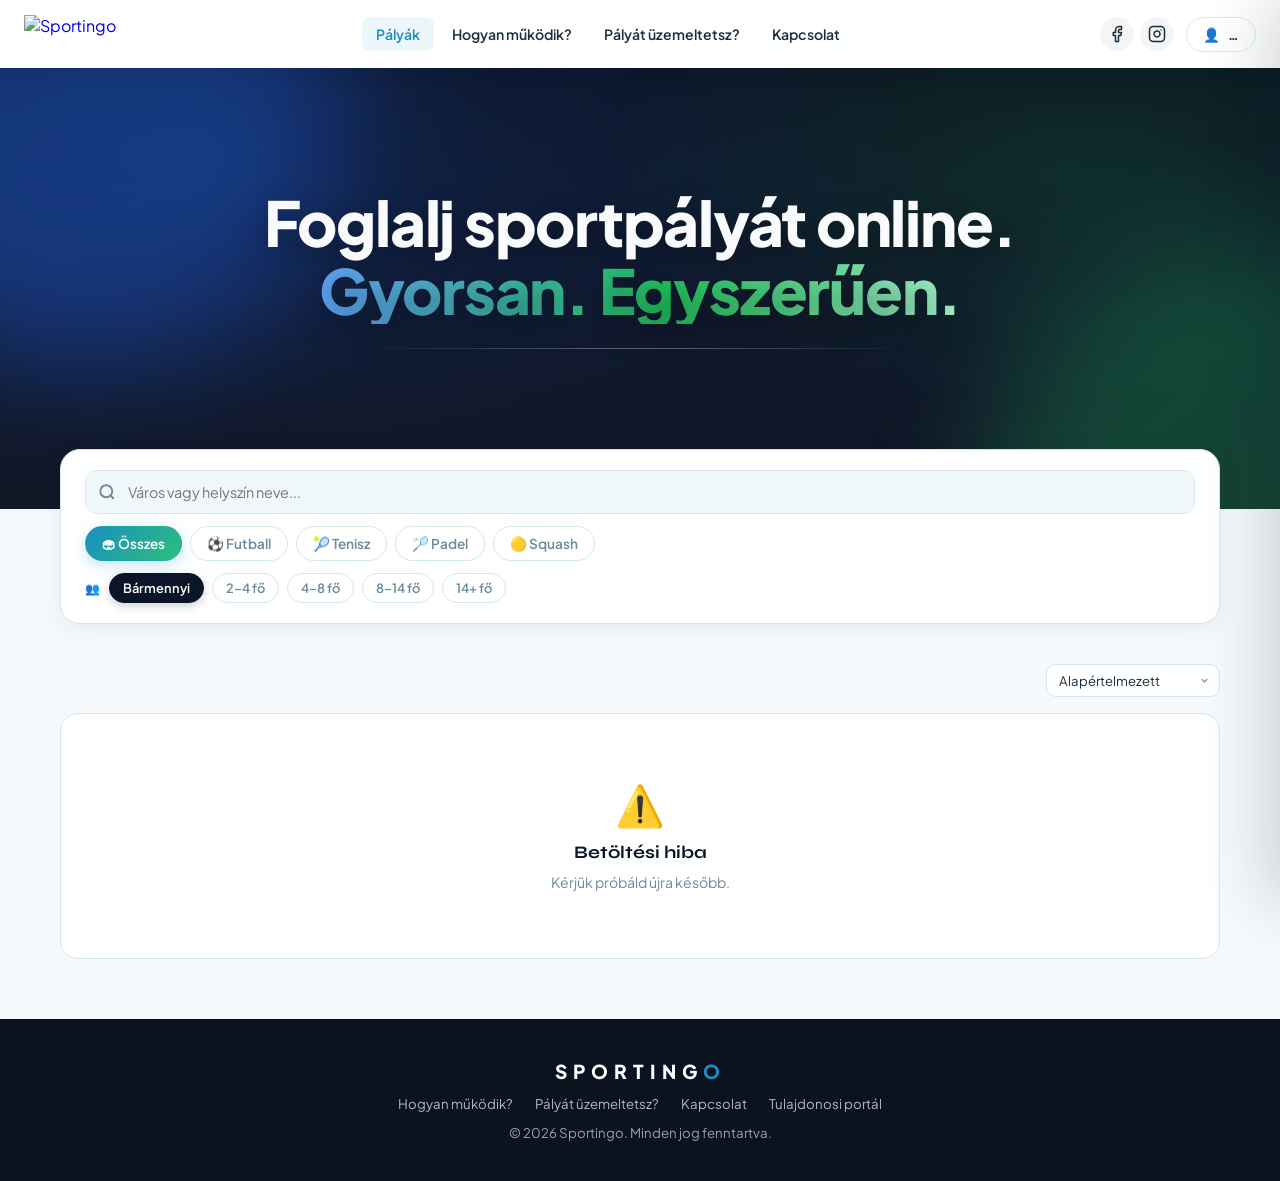
==== commit 91e7f0df: "Update index.html" ====
--- a/index.html
+++ b/index.html
@@ -5,10 +5,7 @@
   <meta name="viewport" content="width=device-width, initial-scale=1.0">
   <title>Sportingo – Foglalj sportpályát online</title>
   <meta name="description" content="Sport- és élménypályák keresése és foglalása Magyarországon. Futball, tenisz, padel, squash.">
-  <link rel="icon" href="/favicon.ico?v=1">
-  <link rel="icon" href="/favicon-32x32.png?v=1" sizes="32x32">
-  <link rel="icon" href="/favicon-16x16.png?v=1" sizes="16x16">
-  <link rel="apple-touch-icon" href="/apple-touch-icon.png?v=1">
+  <link rel="icon" href="https://amowwfjxeursokkznmxl.supabase.co/storage/v1/object/public/brand/Sportingo%20BRAND.svg">
   <link rel="preconnect" href="https://fonts.googleapis.com">
   <link href="https://fonts.googleapis.com/css2?family=Plus+Jakarta+Sans:wght@400;500;600;700;800;900&family=Syne:wght@700;800&display=swap" rel="stylesheet">
   <link rel="stylesheet" href="/sportingo-drawer.css">
@@ -100,7 +97,7 @@
     .sp-card-link { text-decoration: none; color: inherit; display: block; height: 100%; }
     .sp-card { background: white; border: 1.5px solid #d4e8f0; border-radius: 18px; overflow: hidden; transition: all .25s; box-shadow: 0 2px 12px rgba(10,22,40,.06); height: 100%; display: flex; flex-direction: column; }
     .sp-card:hover { border-color: #1a8fc1; box-shadow: 0 8px 32px rgba(26,143,193,.15); transform: translateY(-3px); }
-    .sp-card-thumb { aspect-ratio: 16/9; min-height: 160px; overflow: hidden; background: linear-gradient(135deg,rgba(26,143,193,.08),rgba(45,191,126,.08)); position: relative; }
+    .sp-card-thumb { aspect-ratio: 16/9; overflow: hidden; background: linear-gradient(135deg,rgba(26,143,193,.08),rgba(45,191,126,.08)); position: relative; }
     .sp-card-thumb img { width: 100%; height: 100%; object-fit: cover; display: block; transition: transform .4s; }
     .sp-card:hover .sp-card-thumb img { transform: scale(1.04); }
     .sp-card-thumb-placeholder { width: 100%; height: 100%; display: flex; align-items: center; justify-content: center; font-size: 2.5rem; color: rgba(26,143,193,.25); }
@@ -273,7 +270,7 @@
       <div class="sportingo-auth-wrap">
         <button type="button" class="sportingo-auth-btn">
           <span class="sportingo-auth-icon">👤</span>
-          <span class="sportingo-auth-label">Bejelentkezés</span>
+          <span class="sportingo-auth-label">…</span>
         </button>
       </div>
       <button id="sp-hamburger" aria-label="Menü" aria-expanded="false" onclick="spToggleMenu()">
@@ -325,17 +322,8 @@
         <button class="sp-sportag-btn" data-sport="Tenisz">🎾 Tenisz</button>
         <button class="sp-sportag-btn" data-sport="Padel">🏸 Padel</button>
         <button class="sp-sportag-btn" data-sport="Squash">🟡 Squash</button>
-        <button class="sp-sportag-btn" data-sport="Röplabda">🏐 Röplabda</button>
-        <button class="sp-sportag-btn" data-sport="Kézilabda">🤾 Kézilabda</button>
-        <button class="sp-sportag-btn" data-sport="Kosárlabda">🏀 Kosárlabda</button>
-        <button class="sp-sportag-btn" data-sport="Tollaslabda">🏸 Tollaslabda</button>
-        <button class="sp-sportag-btn" data-sport="Biliárd">🎱 Biliárd</button>
-        <button class="sp-sportag-btn" data-sport="Bowling">🎳 Bowling</button>
-        <button class="sp-sportag-btn" data-sport="Gokart">🏎 Gokart</button>
-        <button class="sp-sportag-btn" data-sport="Lőtér">🎯 Lőtér</button>
-        <button class="sp-sportag-btn" data-sport="Teqball">🟢 Teqball</button>
-      </div>
-      <div class="sp-letszam-wrap" id="sp-letszam-wrap">
+      </div>
+      <div class="sp-letszam-wrap">
         <span class="sp-letszam-label">👥</span>
         <button class="sp-letszam-btn" data-letszam="" data-min="" data-max="">Bármennyi</button>
         <button class="sp-letszam-btn" data-letszam="2-4" data-min="2" data-max="4">2–4 fő</button>
@@ -359,8 +347,8 @@
   <div class="sp-results-header">
     <div id="sp-count" class="sp-count"></div>
     <select id="sp-sort" class="sp-sort-select" aria-label="Rendezés">
-      <option value="nepszeru">🔥 Népszerű</option>
-      <option value="legolcsobb">💰 Legalacsonyabb ár</option>
+      <option value="alapertelmezett">Alapértelmezett</option>
+      <option value="ertekeles">⭐ Legjobb értékelés</option>
     </select>
   </div>
   <div id="sp-grid" class="sp-grid">
@@ -668,67 +656,6 @@
   const SUPABASE_URL = 'https://amowwfjxeursokkznmxl.supabase.co';
   const SUPABASE_KEY = 'eyJhbGciOiJIUzI1NiIsInR5cCI6IkpXVCJ9.eyJpc3MiOiJzdXBhYmFzZSIsInJlZiI6ImFtb3d3Zmp4ZXVyc29ra3pubXhsIiwicm9sZSI6ImFub24iLCJpYXQiOjE3NzQzNDE4NzQsImV4cCI6MjA4OTkxNzg3NH0.eajpxK96IAF-4XVIv4JALYZ-LqCqXaxU7GIaAE0T5L0';
 
-  // ── DEFAULT KÉP HELPER ──────────────────────────────────────────
-  const PALYA_DEFAULT_IMAGES = {
-    billiard:            'https://amowwfjxeursokkznmxl.supabase.co/storage/v1/object/public/palya%20default%20pics/billiard.PNG',
-    bowling:             'https://amowwfjxeursokkznmxl.supabase.co/storage/v1/object/public/palya%20default%20pics/bowling.PNG',
-    foci_kispalya_terem: 'https://amowwfjxeursokkznmxl.supabase.co/storage/v1/object/public/palya%20default%20pics/foci-kispalya-terem.PNG',
-    foci_kispalya:       'https://amowwfjxeursokkznmxl.supabase.co/storage/v1/object/public/palya%20default%20pics/foci-kispalya.PNG',
-    foci_nagypalya:      'https://amowwfjxeursokkznmxl.supabase.co/storage/v1/object/public/palya%20default%20pics/foci-nagypalya.PNG',
-    gokart:              'https://amowwfjxeursokkznmxl.supabase.co/storage/v1/object/public/palya%20default%20pics/gokart.PNG',
-    kosarlabda:          'https://amowwfjxeursokkznmxl.supabase.co/storage/v1/object/public/palya%20default%20pics/kosarpalya.PNG',
-    loter:               'https://amowwfjxeursokkznmxl.supabase.co/storage/v1/object/public/palya%20default%20pics/loter.PNG',
-    padel:               'https://amowwfjxeursokkznmxl.supabase.co/storage/v1/object/public/palya%20default%20pics/padel.PNG',
-    roplabda_homok:      'https://amowwfjxeursokkznmxl.supabase.co/storage/v1/object/public/palya%20default%20pics/roplabda%20homok.PNG',
-    roplabda_terem:      'https://amowwfjxeursokkznmxl.supabase.co/storage/v1/object/public/palya%20default%20pics/roplabda-terem.PNG',
-    squash:              'https://amowwfjxeursokkznmxl.supabase.co/storage/v1/object/public/palya%20default%20pics/squash.PNG',
-    tenisz_kemeny:       'https://amowwfjxeursokkznmxl.supabase.co/storage/v1/object/public/palya%20default%20pics/tenisz-kemeny.PNG',
-    tenisz_mufu:         'https://amowwfjxeursokkznmxl.supabase.co/storage/v1/object/public/palya%20default%20pics/tenisz-mufu.PNG',
-    tenisz_salak:        'https://amowwfjxeursokkznmxl.supabase.co/storage/v1/object/public/palya%20default%20pics/tenisz-salak.PNG',
-    tenisz_szonyeg:      'https://amowwfjxeursokkznmxl.supabase.co/storage/v1/object/public/palya%20default%20pics/tenisz-szonyeg.PNG',
-    teqball:             'https://amowwfjxeursokkznmxl.supabase.co/storage/v1/object/public/palya%20default%20pics/teqball.PNG',
-    tollaslabda:         'https://amowwfjxeursokkznmxl.supabase.co/storage/v1/object/public/palya%20default%20pics/tollas.PNG',
-    fallback:            'https://amowwfjxeursokkznmxl.supabase.co/storage/v1/object/public/palya%20default%20pics/foci-kispalya.PNG'
-  };
-  function _normVal(v) { return String(v||'').trim().toLowerCase().normalize('NFD').replace(/[\u0300-\u036f]/g,''); }
-  function getDefaultPalyaImage(p) {
-    const sg=_normVal(p.sportag), bor=_normVal(p.boritas), jf=_normVal(p.jatekforma), fed=_normVal(p.fedett);
-    if(sg==='biliard'||sg==='billiard') return PALYA_DEFAULT_IMAGES.billiard;
-    if(sg==='bowling') return PALYA_DEFAULT_IMAGES.bowling;
-    if(sg==='gokart') return PALYA_DEFAULT_IMAGES.gokart;
-    if(sg==='kosarlabda'||sg==='kosar'||sg==='basketball') return PALYA_DEFAULT_IMAGES.kosarlabda;
-    if(sg.includes('loter')) return PALYA_DEFAULT_IMAGES.loter;
-    if(sg==='padel') return PALYA_DEFAULT_IMAGES.padel;
-    if(sg==='squash') return PALYA_DEFAULT_IMAGES.squash;
-    if(sg==='teqball') return PALYA_DEFAULT_IMAGES.teqball;
-    if(sg==='tollaslabda'||sg==='tollas'||sg==='badminton') return PALYA_DEFAULT_IMAGES.tollaslabda;
-    if(sg==='tenisz') {
-      if(bor.includes('salak')) return PALYA_DEFAULT_IMAGES.tenisz_salak;
-      if(bor.includes('mufu')) return PALYA_DEFAULT_IMAGES.tenisz_mufu;
-      if(bor.includes('kemeny')) return PALYA_DEFAULT_IMAGES.tenisz_kemeny;
-      if(bor.includes('szonyeg')||bor.includes('parketta')) return PALYA_DEFAULT_IMAGES.tenisz_szonyeg;
-      return PALYA_DEFAULT_IMAGES.tenisz_kemeny;
-    }
-    if(sg.includes('roplabda')) {
-      if(bor.includes('homok')||sg.includes('strand')) return PALYA_DEFAULT_IMAGES.roplabda_homok;
-      return PALYA_DEFAULT_IMAGES.roplabda_terem;
-    }
-    if(sg==='futball'||sg==='labdarugas') {
-      if(jf==='nagypalya') return PALYA_DEFAULT_IMAGES.foci_nagypalya;
-      if(fed==='fedett'||fed==='true') return PALYA_DEFAULT_IMAGES.foci_kispalya_terem;
-      return PALYA_DEFAULT_IMAGES.foci_kispalya;
-    }
-    return PALYA_DEFAULT_IMAGES.fallback;
-  }
-  function getPalyaImage(p) {
-    if(!p) return PALYA_DEFAULT_IMAGES.fallback;
-    const own = typeof p.kep_url==='string' ? p.kep_url.trim() : '';
-    if(own) return own;
-    try { return getDefaultPalyaImage(p); } catch(e) {}
-    return PALYA_DEFAULT_IMAGES.fallback;
-  }
-  // ── DEFAULT KÉP HELPER VÉGE ─────────────────────────────────────
-
   // ── HAMBURGER ──
   window.spToggleMenu = function(){
     var btn = document.getElementById('sp-hamburger');
@@ -765,55 +692,12 @@
       { id:'fedett', label:'🏠 Elhelyezés', options:[{value:'',label:'Fedett & Kültéri'},{value:'Fedett',label:'Fedett'},{value:'Kültéri',label:'Kültéri'}] },
     ],
     'Squash': [],
-    'Röplabda': [
-      { id:'boritas', label:'🌿 Borítás', options:[{value:'',label:'Összes borítás'},{value:'Homok',label:'Homok'},{value:'Parketta / PVC',label:'Parketta'}] },
-      { id:'fedett', label:'🏠 Elhelyezés', options:[{value:'',label:'Fedett & Kültéri'},{value:'Fedett',label:'Fedett'},{value:'Kültéri',label:'Kültéri'}] },
-    ],
-    'Kézilabda': [
-      { id:'fedett', label:'🏠 Elhelyezés', options:[{value:'',label:'Fedett & Kültéri'},{value:'Fedett',label:'Fedett'},{value:'Kültéri',label:'Kültéri'}] },
-    ],
-    'Kosárlabda': [
-      { id:'fedett', label:'🏠 Elhelyezés', options:[{value:'',label:'Fedett & Kültéri'},{value:'Fedett',label:'Fedett'},{value:'Kültéri',label:'Kültéri'}] },
-    ],
-    'Tollaslabda': [
-      { id:'fedett', label:'🏠 Elhelyezés', options:[{value:'',label:'Fedett & Kültéri'},{value:'Fedett',label:'Fedett'},{value:'Kültéri',label:'Kültéri'}] },
-    ],
-    'Biliárd': [],
-    'Bowling': [],
-    'Gokart': [
-      { id:'fedett', label:'🏠 Elhelyezés', options:[{value:'',label:'Fedett & Kültéri'},{value:'Fedett',label:'Fedett'},{value:'Kültéri',label:'Kültéri'}] },
-    ],
-    'Lőtér': [
-      { id:'fedett', label:'🏠 Elhelyezés', options:[{value:'',label:'Fedett & Kültéri'},{value:'Fedett',label:'Fedett'},{value:'Kültéri',label:'Kültéri'}] },
-    ],
-    'Teqball': [
-      { id:'fedett', label:'🏠 Elhelyezés', options:[{value:'',label:'Fedett & Kültéri'},{value:'Fedett',label:'Fedett'},{value:'Kültéri',label:'Kültéri'}] },
-    ],
-  };
-
-  // ── Sportáganként releváns létszám bucketek ──────────────────────
-  // Értékek: '' = Bármennyi, '2-4', '4-8', '8-14', '14+'
-  // null = összes bucket látszik (Összes sportág / ismeretlen)
-  const SPORT_LETSZAM_BUCKETS = {
-    'Futball':     ['', '2-4', '4-8', '8-14', '14+'],
-    'Tenisz':      ['', '2-4'],
-    'Padel':       ['', '2-4'],
-    'Squash':      ['', '2-4'],
-    'Röplabda':    ['', '2-4', '4-8', '8-14'],
-    'Kézilabda':   ['', '4-8', '8-14', '14+'],
-    'Kosárlabda':  ['', '2-4', '4-8', '8-14'],
-    'Tollaslabda': ['', '2-4'],
-    'Biliárd':     ['', '2-4'],
-    'Bowling':     ['', '2-4', '4-8', '8-14', '14+'],
-    'Gokart':      ['', '2-4', '4-8', '8-14', '14+'],
-    'Lőtér':       ['', '2-4', '4-8'],
-    'Teqball':     ['', '2-4'],
   };
 
   let allHelyszinek=[], filtered=[], activeFilters={}, activeSport='', debounceTimer=null;
   const grid=document.getElementById('sp-grid'), countEl=document.getElementById('sp-count');
   const sortEl=document.getElementById('sp-sort');
-  let activeSort='nepszeru';
+  let activeSort='alapertelmezett';
   if(sortEl) sortEl.addEventListener('change',()=>{ activeSort=sortEl.value; applyFilters(); });
 
   // Létszám szűrő
@@ -841,20 +725,15 @@
       const res = await fetch(url, { headers: { apikey: SUPABASE_KEY, Authorization: 'Bearer '+SUPABASE_KEY } });
       if(!res.ok) throw new Error();
       const data = await res.json();
-      const PRIO = ['Futball','Tenisz','Padel','Squash','Röplabda','Kézilabda','Kosárlabda','Tollaslabda','Biliárd','Bowling','Gokart','Lőtér','Teqball'];
+      const PRIO = ['Futball','Tenisz','Padel','Squash'];
       allHelyszinek = data.map(h => {
         const jov = (h.palyas||[]).filter(p => p.statusz==='jovahagyva');
         const sportok = [...new Set(jov.map(p=>p.sportag).filter(Boolean))];
         let kep = '';
         for(const sp of PRIO){ const t=jov.find(p=>p.sportag===sp&&p.kep_url); if(t){kep=t.kep_url;break;} }
         if(!kep) kep = jov.find(p=>p.kep_url)?.kep_url||'';
-        if(!kep && jov.length>0) kep = getPalyaImage(jov[0]);
         const kepekSportag={};
-        for(const sp of PRIO){
-          const t=jov.find(p=>p.sportag===sp&&p.kep_url);
-          if(t) kepekSportag[sp]=t.kep_url;
-          else { const spP=jov.find(p=>p.sportag===sp); if(spP) kepekSportag[sp]=getDefaultPalyaImage(spP); }
-        }
+        for(const sp of PRIO){ const t=jov.find(p=>p.sportag===sp&&p.kep_url); if(t) kepekSportag[sp]=t.kep_url; }
         return {...h, _palyas:jov, _sportok:sportok, _kep:kep, _kepekSportag:kepekSportag};
       }).filter(h=>h._palyas.length>0);
       // Review összesítő lekérése – helyszín szinten
@@ -904,34 +783,14 @@
 
   function renderDynamicFilters(){
     const filters=SPORT_FILTERS[activeSport]||[];
-    if(!filters.length){ dynPanel.style.display='none'; selectsWrap.innerHTML=''; }
-    else {
-      dynPanel.style.display='flex';
-      selectsWrap.innerHTML=filters.map(f=>`
-        <select class="sp-select" data-filter-id="${f.id}">
-          ${f.options.map(o=>`<option value="${o.value}">${o.label}</option>`).join('')}
-        </select>`).join('');
-      selectsWrap.querySelectorAll('.sp-select').forEach(sel=>{
-        sel.addEventListener('change',()=>{ activeFilters[sel.dataset.filterId]=sel.value; applyFilters(); });
-      });
-    }
-
-    // ── Létszám bucketek frissítése sportág alapján ──
-    const allowedBuckets = SPORT_LETSZAM_BUCKETS[activeSport] || null; // null = összes
-    document.querySelectorAll('.sp-letszam-btn').forEach(btn => {
-      const bv = btn.dataset.letszam;
-      if (allowedBuckets === null || allowedBuckets.includes(bv)) {
-        btn.style.display = '';
-      } else {
-        btn.style.display = 'none';
-        // Ha ez a gomb volt aktív, reseteljük a Bármennyi-re
-        if (btn.classList.contains('active')) {
-          btn.classList.remove('active');
-          activeLetszam = { min: null, max: null };
-          var anyBtn = document.querySelector('.sp-letszam-btn[data-letszam=""]');
-          if (anyBtn) anyBtn.classList.add('active');
-        }
-      }
+    if(!filters.length){ dynPanel.style.display='none'; selectsWrap.innerHTML=''; return; }
+    dynPanel.style.display='flex';
+    selectsWrap.innerHTML=filters.map(f=>`
+      <select class="sp-select" data-filter-id="${f.id}">
+        ${f.options.map(o=>`<option value="${o.value}">${o.label}</option>`).join('')}
+      </select>`).join('');
+    selectsWrap.querySelectorAll('.sp-select').forEach(sel=>{
+      sel.addEventListener('change',()=>{ activeFilters[sel.dataset.filterId]=sel.value; applyFilters(); });
     });
   }
 
@@ -971,38 +830,19 @@
       }
       return true;
     });
-    // ── RENDEZÉS ──────────────────────────────────────────────────
-    // Helper: helyszín legalacsonyabb releváns pályaára
-    function getVenueLowestPrice(h, sport) {
-      var palyas = sport ? h._palyas.filter(function(p){ return p.sportag === sport; }) : h._palyas;
-      var arak = palyas.map(function(p){ return p.ar_per_ora; }).filter(function(a){ return a != null && a > 0; });
-      if (!arak.length) return null;
-      return Math.min.apply(null, arak);
-    }
-
-    if (activeSort === 'nepszeru') {
-      // Népszerű: review count DESC → átlag DESC → pályaszám DESC → név ASC
+    // Rendezés: legjobb értékelés szerint
+    if (activeSort === 'ertekeles') {
       filtered = filtered.slice().sort(function(a, b) {
         var ra = reviewMap[a.id], rb = reviewMap[b.id];
-        var ca = ra ? ra.count : 0, cb = rb ? rb.count : 0;
-        if (cb !== ca) return cb - ca;
-        var aa = ra ? parseFloat(ra.atlag) : 0, ab = rb ? parseFloat(rb.atlag) : 0;
-        if (ab !== aa) return ab - aa;
-        var pa = a._palyas.length, pb = b._palyas.length;
-        if (pb !== pa) return pb - pa;
-        return (a.nev||'').localeCompare(b.nev||'', 'hu');
-      });
-    } else if (activeSort === 'legolcsobb') {
-      // Legalacsonyabb ár: helyszínenként a releváns minimum ár ASC
-      // hiányzó áras helyszín a lista végére kerül
-      filtered = filtered.slice().sort(function(a, b) {
-        var pa = getVenueLowestPrice(a, activeSport);
-        var pb = getVenueLowestPrice(b, activeSport);
-        if (pa === null && pb === null) return (a.nev||'').localeCompare(b.nev||'', 'hu');
-        if (pa === null) return 1;
-        if (pb === null) return -1;
-        if (pa !== pb) return pa - pb;
-        return (a.nev||'').localeCompare(b.nev||'', 'hu');
+        // review nélküli helyszínek hátrébb
+        if (!ra && !rb) return 0;
+        if (!ra) return 1;
+        if (!rb) return -1;
+        // magasabb átlag előre
+        var diff = parseFloat(rb.atlag) - parseFloat(ra.atlag);
+        if (diff !== 0) return diff;
+        // azonos átlag esetén több review előre
+        return rb.count - ra.count;
       });
     }
     renderCards();
@@ -1031,7 +871,7 @@
       return `<a href="${url}" class="sp-card-link">
         <div class="sp-card">
           <div class="sp-card-thumb">
-            ${kep?`<img src="${esc(kep)}" alt="${esc(h.nev||'')}" loading="lazy" onerror="if(!this._fb){this._fb=true;this.src='${PALYA_DEFAULT_IMAGES.fallback}'}">`:'<div class="sp-card-thumb-placeholder">🏟</div>'}
+            ${kep?`<img src="${esc(kep)}" alt="${esc(h.nev||'')}" loading="lazy">`:'<div class="sp-card-thumb-placeholder">🏟</div>'}
             ${badges?`<div class="sp-card-sport-badges">${badges}</div>`:''}
           </div>
           <div class="sp-card-body">
@@ -1058,10 +898,7 @@
     document.querySelectorAll('.sp-sportag-btn').forEach((b,i)=>b.classList.toggle('active',i===0));
     // Létszám szűrő reset
     activeLetszam = { min: null, max: null };
-    document.querySelectorAll('.sp-letszam-btn').forEach((b,i)=>{
-      b.classList.toggle('active',i===0);
-      b.style.display = ''; // összes bucket visszaállítása
-    });
+    document.querySelectorAll('.sp-letszam-btn').forEach((b,i)=>b.classList.toggle('active',i===0));
     dynPanel.style.display='none'; selectsWrap.innerHTML=''; applyFilters();
   });
 
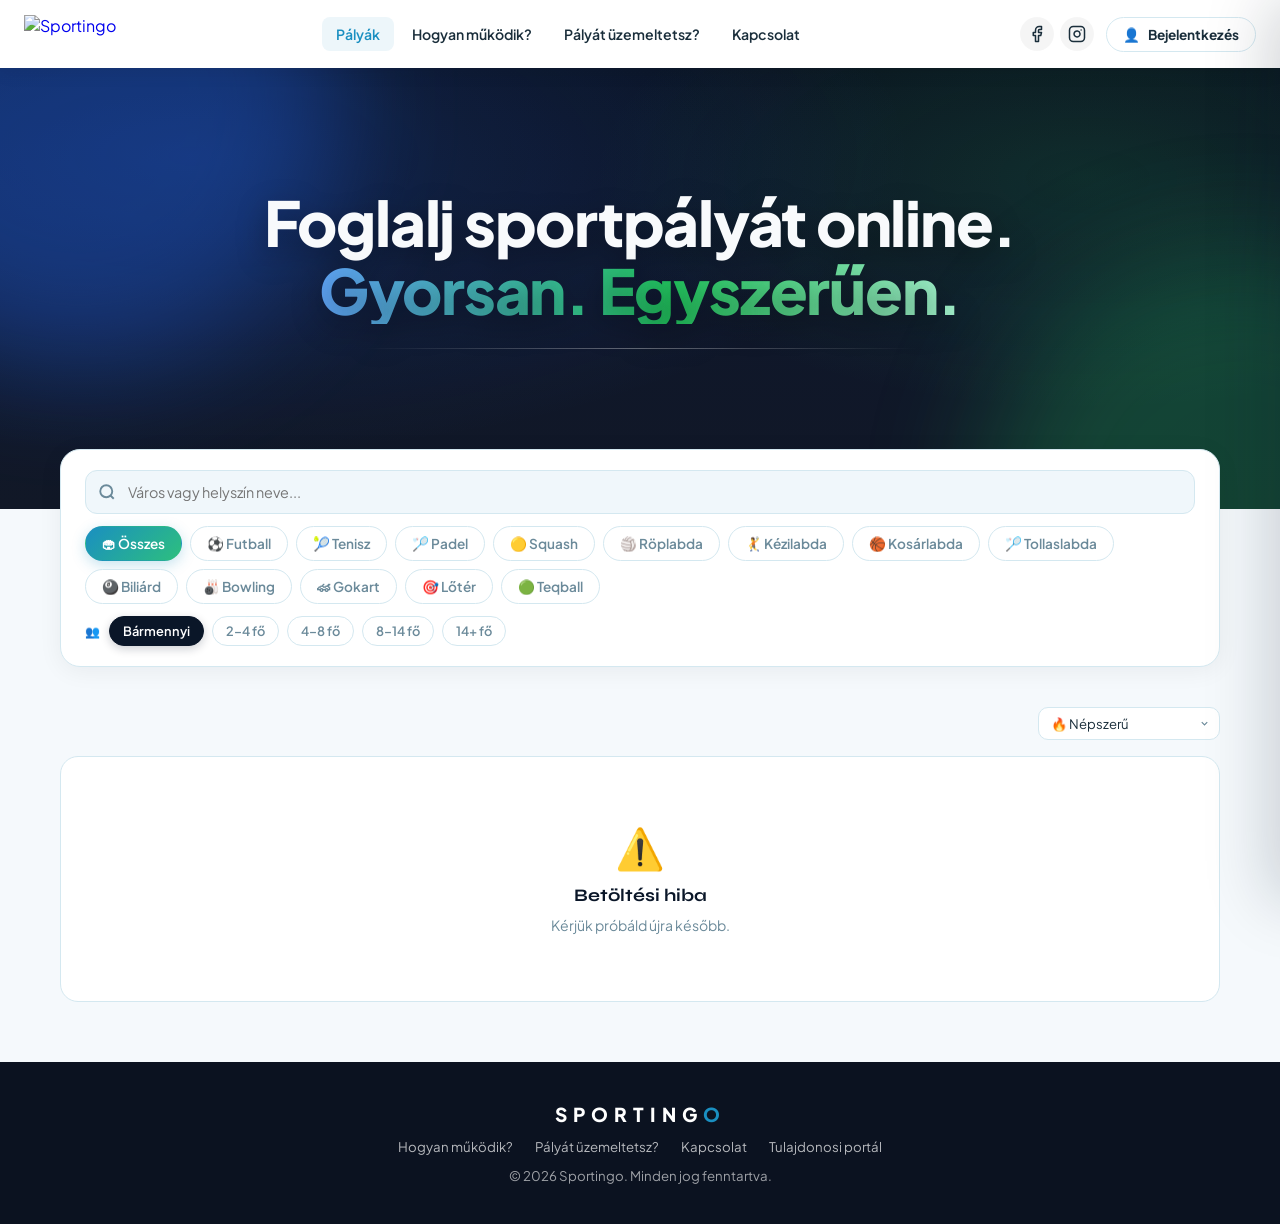
==== commit 4ae959c5: "Update index.html" ====
--- a/index.html
+++ b/index.html
@@ -5,7 +5,10 @@
   <meta name="viewport" content="width=device-width, initial-scale=1.0">
   <title>Sportingo – Foglalj sportpályát online</title>
   <meta name="description" content="Sport- és élménypályák keresése és foglalása Magyarországon. Futball, tenisz, padel, squash.">
-  <link rel="icon" href="https://amowwfjxeursokkznmxl.supabase.co/storage/v1/object/public/brand/Sportingo%20BRAND.svg">
+  <link rel="icon" href="/favicon.ico?v=1">
+  <link rel="icon" href="/favicon-32x32.png?v=1" sizes="32x32">
+  <link rel="icon" href="/favicon-16x16.png?v=1" sizes="16x16">
+  <link rel="apple-touch-icon" href="/apple-touch-icon.png?v=1">
   <link rel="preconnect" href="https://fonts.googleapis.com">
   <link href="https://fonts.googleapis.com/css2?family=Plus+Jakarta+Sans:wght@400;500;600;700;800;900&family=Syne:wght@700;800&display=swap" rel="stylesheet">
   <link rel="stylesheet" href="/sportingo-drawer.css">
@@ -97,7 +100,7 @@
     .sp-card-link { text-decoration: none; color: inherit; display: block; height: 100%; }
     .sp-card { background: white; border: 1.5px solid #d4e8f0; border-radius: 18px; overflow: hidden; transition: all .25s; box-shadow: 0 2px 12px rgba(10,22,40,.06); height: 100%; display: flex; flex-direction: column; }
     .sp-card:hover { border-color: #1a8fc1; box-shadow: 0 8px 32px rgba(26,143,193,.15); transform: translateY(-3px); }
-    .sp-card-thumb { aspect-ratio: 16/9; overflow: hidden; background: linear-gradient(135deg,rgba(26,143,193,.08),rgba(45,191,126,.08)); position: relative; }
+    .sp-card-thumb { aspect-ratio: 16/9; min-height: 160px; overflow: hidden; background: linear-gradient(135deg,rgba(26,143,193,.08),rgba(45,191,126,.08)); position: relative; }
     .sp-card-thumb img { width: 100%; height: 100%; object-fit: cover; display: block; transition: transform .4s; }
     .sp-card:hover .sp-card-thumb img { transform: scale(1.04); }
     .sp-card-thumb-placeholder { width: 100%; height: 100%; display: flex; align-items: center; justify-content: center; font-size: 2.5rem; color: rgba(26,143,193,.25); }
@@ -270,7 +273,7 @@
       <div class="sportingo-auth-wrap">
         <button type="button" class="sportingo-auth-btn">
           <span class="sportingo-auth-icon">👤</span>
-          <span class="sportingo-auth-label">…</span>
+          <span class="sportingo-auth-label">Bejelentkezés</span>
         </button>
       </div>
       <button id="sp-hamburger" aria-label="Menü" aria-expanded="false" onclick="spToggleMenu()">
@@ -322,8 +325,17 @@
         <button class="sp-sportag-btn" data-sport="Tenisz">🎾 Tenisz</button>
         <button class="sp-sportag-btn" data-sport="Padel">🏸 Padel</button>
         <button class="sp-sportag-btn" data-sport="Squash">🟡 Squash</button>
-      </div>
-      <div class="sp-letszam-wrap">
+        <button class="sp-sportag-btn" data-sport="Röplabda">🏐 Röplabda</button>
+        <button class="sp-sportag-btn" data-sport="Kézilabda">🤾 Kézilabda</button>
+        <button class="sp-sportag-btn" data-sport="Kosárlabda">🏀 Kosárlabda</button>
+        <button class="sp-sportag-btn" data-sport="Tollaslabda">🏸 Tollaslabda</button>
+        <button class="sp-sportag-btn" data-sport="Biliárd">🎱 Biliárd</button>
+        <button class="sp-sportag-btn" data-sport="Bowling">🎳 Bowling</button>
+        <button class="sp-sportag-btn" data-sport="Gokart">🏎 Gokart</button>
+        <button class="sp-sportag-btn" data-sport="Lőtér">🎯 Lőtér</button>
+        <button class="sp-sportag-btn" data-sport="Teqball">🟢 Teqball</button>
+      </div>
+      <div class="sp-letszam-wrap" id="sp-letszam-wrap">
         <span class="sp-letszam-label">👥</span>
         <button class="sp-letszam-btn" data-letszam="" data-min="" data-max="">Bármennyi</button>
         <button class="sp-letszam-btn" data-letszam="2-4" data-min="2" data-max="4">2–4 fő</button>
@@ -347,8 +359,8 @@
   <div class="sp-results-header">
     <div id="sp-count" class="sp-count"></div>
     <select id="sp-sort" class="sp-sort-select" aria-label="Rendezés">
-      <option value="alapertelmezett">Alapértelmezett</option>
-      <option value="ertekeles">⭐ Legjobb értékelés</option>
+      <option value="nepszeru">🔥 Népszerű</option>
+      <option value="legolcsobb">💰 Legalacsonyabb ár</option>
     </select>
   </div>
   <div id="sp-grid" class="sp-grid">
@@ -656,6 +668,67 @@
   const SUPABASE_URL = 'https://amowwfjxeursokkznmxl.supabase.co';
   const SUPABASE_KEY = 'eyJhbGciOiJIUzI1NiIsInR5cCI6IkpXVCJ9.eyJpc3MiOiJzdXBhYmFzZSIsInJlZiI6ImFtb3d3Zmp4ZXVyc29ra3pubXhsIiwicm9sZSI6ImFub24iLCJpYXQiOjE3NzQzNDE4NzQsImV4cCI6MjA4OTkxNzg3NH0.eajpxK96IAF-4XVIv4JALYZ-LqCqXaxU7GIaAE0T5L0';
 
+  // ── DEFAULT KÉP HELPER ──────────────────────────────────────────
+  const PALYA_DEFAULT_IMAGES = {
+    billiard:            'https://amowwfjxeursokkznmxl.supabase.co/storage/v1/object/public/palya%20default%20pics/billiard.PNG',
+    bowling:             'https://amowwfjxeursokkznmxl.supabase.co/storage/v1/object/public/palya%20default%20pics/bowling.PNG',
+    foci_kispalya_terem: 'https://amowwfjxeursokkznmxl.supabase.co/storage/v1/object/public/palya%20default%20pics/foci-kispalya-terem.PNG',
+    foci_kispalya:       'https://amowwfjxeursokkznmxl.supabase.co/storage/v1/object/public/palya%20default%20pics/foci-kispalya.PNG',
+    foci_nagypalya:      'https://amowwfjxeursokkznmxl.supabase.co/storage/v1/object/public/palya%20default%20pics/foci-nagypalya.PNG',
+    gokart:              'https://amowwfjxeursokkznmxl.supabase.co/storage/v1/object/public/palya%20default%20pics/gokart.PNG',
+    kosarlabda:          'https://amowwfjxeursokkznmxl.supabase.co/storage/v1/object/public/palya%20default%20pics/kosarpalya.PNG',
+    loter:               'https://amowwfjxeursokkznmxl.supabase.co/storage/v1/object/public/palya%20default%20pics/loter.PNG',
+    padel:               'https://amowwfjxeursokkznmxl.supabase.co/storage/v1/object/public/palya%20default%20pics/padel.PNG',
+    roplabda_homok:      'https://amowwfjxeursokkznmxl.supabase.co/storage/v1/object/public/palya%20default%20pics/roplabda%20homok.PNG',
+    roplabda_terem:      'https://amowwfjxeursokkznmxl.supabase.co/storage/v1/object/public/palya%20default%20pics/roplabda-terem.PNG',
+    squash:              'https://amowwfjxeursokkznmxl.supabase.co/storage/v1/object/public/palya%20default%20pics/squash.PNG',
+    tenisz_kemeny:       'https://amowwfjxeursokkznmxl.supabase.co/storage/v1/object/public/palya%20default%20pics/tenisz-kemeny.PNG',
+    tenisz_mufu:         'https://amowwfjxeursokkznmxl.supabase.co/storage/v1/object/public/palya%20default%20pics/tenisz-mufu.PNG',
+    tenisz_salak:        'https://amowwfjxeursokkznmxl.supabase.co/storage/v1/object/public/palya%20default%20pics/tenisz-salak.PNG',
+    tenisz_szonyeg:      'https://amowwfjxeursokkznmxl.supabase.co/storage/v1/object/public/palya%20default%20pics/tenisz-szonyeg.PNG',
+    teqball:             'https://amowwfjxeursokkznmxl.supabase.co/storage/v1/object/public/palya%20default%20pics/teqball.PNG',
+    tollaslabda:         'https://amowwfjxeursokkznmxl.supabase.co/storage/v1/object/public/palya%20default%20pics/tollas.PNG',
+    fallback:            'https://amowwfjxeursokkznmxl.supabase.co/storage/v1/object/public/palya%20default%20pics/foci-kispalya.PNG'
+  };
+  function _normVal(v) { return String(v||'').trim().toLowerCase().normalize('NFD').replace(/[\u0300-\u036f]/g,''); }
+  function getDefaultPalyaImage(p) {
+    const sg=_normVal(p.sportag), bor=_normVal(p.boritas), jf=_normVal(p.jatekforma), fed=_normVal(p.fedett);
+    if(sg==='biliard'||sg==='billiard') return PALYA_DEFAULT_IMAGES.billiard;
+    if(sg==='bowling') return PALYA_DEFAULT_IMAGES.bowling;
+    if(sg==='gokart') return PALYA_DEFAULT_IMAGES.gokart;
+    if(sg==='kosarlabda'||sg==='kosar'||sg==='basketball') return PALYA_DEFAULT_IMAGES.kosarlabda;
+    if(sg.includes('loter')) return PALYA_DEFAULT_IMAGES.loter;
+    if(sg==='padel') return PALYA_DEFAULT_IMAGES.padel;
+    if(sg==='squash') return PALYA_DEFAULT_IMAGES.squash;
+    if(sg==='teqball') return PALYA_DEFAULT_IMAGES.teqball;
+    if(sg==='tollaslabda'||sg==='tollas'||sg==='badminton') return PALYA_DEFAULT_IMAGES.tollaslabda;
+    if(sg==='tenisz') {
+      if(bor.includes('salak')) return PALYA_DEFAULT_IMAGES.tenisz_salak;
+      if(bor.includes('mufu')) return PALYA_DEFAULT_IMAGES.tenisz_mufu;
+      if(bor.includes('kemeny')) return PALYA_DEFAULT_IMAGES.tenisz_kemeny;
+      if(bor.includes('szonyeg')||bor.includes('parketta')) return PALYA_DEFAULT_IMAGES.tenisz_szonyeg;
+      return PALYA_DEFAULT_IMAGES.tenisz_kemeny;
+    }
+    if(sg.includes('roplabda')) {
+      if(bor.includes('homok')||sg.includes('strand')) return PALYA_DEFAULT_IMAGES.roplabda_homok;
+      return PALYA_DEFAULT_IMAGES.roplabda_terem;
+    }
+    if(sg==='futball'||sg==='labdarugas') {
+      if(jf==='nagypalya') return PALYA_DEFAULT_IMAGES.foci_nagypalya;
+      if(fed==='fedett'||fed==='true') return PALYA_DEFAULT_IMAGES.foci_kispalya_terem;
+      return PALYA_DEFAULT_IMAGES.foci_kispalya;
+    }
+    return PALYA_DEFAULT_IMAGES.fallback;
+  }
+  function getPalyaImage(p) {
+    if(!p) return PALYA_DEFAULT_IMAGES.fallback;
+    const own = typeof p.kep_url==='string' ? p.kep_url.trim() : '';
+    if(own) return own;
+    try { return getDefaultPalyaImage(p); } catch(e) {}
+    return PALYA_DEFAULT_IMAGES.fallback;
+  }
+  // ── DEFAULT KÉP HELPER VÉGE ─────────────────────────────────────
+
   // ── HAMBURGER ──
   window.spToggleMenu = function(){
     var btn = document.getElementById('sp-hamburger');
@@ -692,12 +765,55 @@
       { id:'fedett', label:'🏠 Elhelyezés', options:[{value:'',label:'Fedett & Kültéri'},{value:'Fedett',label:'Fedett'},{value:'Kültéri',label:'Kültéri'}] },
     ],
     'Squash': [],
+    'Röplabda': [
+      { id:'boritas', label:'🌿 Borítás', options:[{value:'',label:'Összes borítás'},{value:'Homok',label:'Homok'},{value:'Parketta / PVC',label:'Parketta'}] },
+      { id:'fedett', label:'🏠 Elhelyezés', options:[{value:'',label:'Fedett & Kültéri'},{value:'Fedett',label:'Fedett'},{value:'Kültéri',label:'Kültéri'}] },
+    ],
+    'Kézilabda': [
+      { id:'fedett', label:'🏠 Elhelyezés', options:[{value:'',label:'Fedett & Kültéri'},{value:'Fedett',label:'Fedett'},{value:'Kültéri',label:'Kültéri'}] },
+    ],
+    'Kosárlabda': [
+      { id:'fedett', label:'🏠 Elhelyezés', options:[{value:'',label:'Fedett & Kültéri'},{value:'Fedett',label:'Fedett'},{value:'Kültéri',label:'Kültéri'}] },
+    ],
+    'Tollaslabda': [
+      { id:'fedett', label:'🏠 Elhelyezés', options:[{value:'',label:'Fedett & Kültéri'},{value:'Fedett',label:'Fedett'},{value:'Kültéri',label:'Kültéri'}] },
+    ],
+    'Biliárd': [],
+    'Bowling': [],
+    'Gokart': [
+      { id:'fedett', label:'🏠 Elhelyezés', options:[{value:'',label:'Fedett & Kültéri'},{value:'Fedett',label:'Fedett'},{value:'Kültéri',label:'Kültéri'}] },
+    ],
+    'Lőtér': [
+      { id:'fedett', label:'🏠 Elhelyezés', options:[{value:'',label:'Fedett & Kültéri'},{value:'Fedett',label:'Fedett'},{value:'Kültéri',label:'Kültéri'}] },
+    ],
+    'Teqball': [
+      { id:'fedett', label:'🏠 Elhelyezés', options:[{value:'',label:'Fedett & Kültéri'},{value:'Fedett',label:'Fedett'},{value:'Kültéri',label:'Kültéri'}] },
+    ],
+  };
+
+  // ── Sportáganként releváns létszám bucketek ──────────────────────
+  // Értékek: '' = Bármennyi, '2-4', '4-8', '8-14', '14+'
+  // null = összes bucket látszik (Összes sportág / ismeretlen)
+  const SPORT_LETSZAM_BUCKETS = {
+    'Futball':     ['', '2-4', '4-8', '8-14', '14+'],
+    'Tenisz':      ['', '2-4'],
+    'Padel':       ['', '2-4'],
+    'Squash':      ['', '2-4'],
+    'Röplabda':    ['', '2-4', '4-8', '8-14'],
+    'Kézilabda':   ['', '4-8', '8-14', '14+'],
+    'Kosárlabda':  ['', '2-4', '4-8', '8-14'],
+    'Tollaslabda': ['', '2-4'],
+    'Biliárd':     ['', '2-4'],
+    'Bowling':     ['', '2-4', '4-8', '8-14', '14+'],
+    'Gokart':      ['', '2-4', '4-8', '8-14', '14+'],
+    'Lőtér':       ['', '2-4', '4-8'],
+    'Teqball':     ['', '2-4'],
   };
 
   let allHelyszinek=[], filtered=[], activeFilters={}, activeSport='', debounceTimer=null;
   const grid=document.getElementById('sp-grid'), countEl=document.getElementById('sp-count');
   const sortEl=document.getElementById('sp-sort');
-  let activeSort='alapertelmezett';
+  let activeSort='nepszeru';
   if(sortEl) sortEl.addEventListener('change',()=>{ activeSort=sortEl.value; applyFilters(); });
 
   // Létszám szűrő
@@ -725,15 +841,20 @@
       const res = await fetch(url, { headers: { apikey: SUPABASE_KEY, Authorization: 'Bearer '+SUPABASE_KEY } });
       if(!res.ok) throw new Error();
       const data = await res.json();
-      const PRIO = ['Futball','Tenisz','Padel','Squash'];
+      const PRIO = ['Futball','Tenisz','Padel','Squash','Röplabda','Kézilabda','Kosárlabda','Tollaslabda','Biliárd','Bowling','Gokart','Lőtér','Teqball'];
       allHelyszinek = data.map(h => {
         const jov = (h.palyas||[]).filter(p => p.statusz==='jovahagyva');
         const sportok = [...new Set(jov.map(p=>p.sportag).filter(Boolean))];
         let kep = '';
         for(const sp of PRIO){ const t=jov.find(p=>p.sportag===sp&&p.kep_url); if(t){kep=t.kep_url;break;} }
         if(!kep) kep = jov.find(p=>p.kep_url)?.kep_url||'';
+        if(!kep && jov.length>0) kep = getPalyaImage(jov[0]);
         const kepekSportag={};
-        for(const sp of PRIO){ const t=jov.find(p=>p.sportag===sp&&p.kep_url); if(t) kepekSportag[sp]=t.kep_url; }
+        for(const sp of PRIO){
+          const t=jov.find(p=>p.sportag===sp&&p.kep_url);
+          if(t) kepekSportag[sp]=t.kep_url;
+          else { const spP=jov.find(p=>p.sportag===sp); if(spP) kepekSportag[sp]=getDefaultPalyaImage(spP); }
+        }
         return {...h, _palyas:jov, _sportok:sportok, _kep:kep, _kepekSportag:kepekSportag};
       }).filter(h=>h._palyas.length>0);
       // Review összesítő lekérése – helyszín szinten
@@ -783,14 +904,34 @@
 
   function renderDynamicFilters(){
     const filters=SPORT_FILTERS[activeSport]||[];
-    if(!filters.length){ dynPanel.style.display='none'; selectsWrap.innerHTML=''; return; }
-    dynPanel.style.display='flex';
-    selectsWrap.innerHTML=filters.map(f=>`
-      <select class="sp-select" data-filter-id="${f.id}">
-        ${f.options.map(o=>`<option value="${o.value}">${o.label}</option>`).join('')}
-      </select>`).join('');
-    selectsWrap.querySelectorAll('.sp-select').forEach(sel=>{
-      sel.addEventListener('change',()=>{ activeFilters[sel.dataset.filterId]=sel.value; applyFilters(); });
+    if(!filters.length){ dynPanel.style.display='none'; selectsWrap.innerHTML=''; }
+    else {
+      dynPanel.style.display='flex';
+      selectsWrap.innerHTML=filters.map(f=>`
+        <select class="sp-select" data-filter-id="${f.id}">
+          ${f.options.map(o=>`<option value="${o.value}">${o.label}</option>`).join('')}
+        </select>`).join('');
+      selectsWrap.querySelectorAll('.sp-select').forEach(sel=>{
+        sel.addEventListener('change',()=>{ activeFilters[sel.dataset.filterId]=sel.value; applyFilters(); });
+      });
+    }
+
+    // ── Létszám bucketek frissítése sportág alapján ──
+    const allowedBuckets = SPORT_LETSZAM_BUCKETS[activeSport] || null; // null = összes
+    document.querySelectorAll('.sp-letszam-btn').forEach(btn => {
+      const bv = btn.dataset.letszam;
+      if (allowedBuckets === null || allowedBuckets.includes(bv)) {
+        btn.style.display = '';
+      } else {
+        btn.style.display = 'none';
+        // Ha ez a gomb volt aktív, reseteljük a Bármennyi-re
+        if (btn.classList.contains('active')) {
+          btn.classList.remove('active');
+          activeLetszam = { min: null, max: null };
+          var anyBtn = document.querySelector('.sp-letszam-btn[data-letszam=""]');
+          if (anyBtn) anyBtn.classList.add('active');
+        }
+      }
     });
   }
 
@@ -830,19 +971,38 @@
       }
       return true;
     });
-    // Rendezés: legjobb értékelés szerint
-    if (activeSort === 'ertekeles') {
+    // ── RENDEZÉS ──────────────────────────────────────────────────
+    // Helper: helyszín legalacsonyabb releváns pályaára
+    function getVenueLowestPrice(h, sport) {
+      var palyas = sport ? h._palyas.filter(function(p){ return p.sportag === sport; }) : h._palyas;
+      var arak = palyas.map(function(p){ return p.ar_per_ora; }).filter(function(a){ return a != null && a > 0; });
+      if (!arak.length) return null;
+      return Math.min.apply(null, arak);
+    }
+
+    if (activeSort === 'nepszeru') {
+      // Népszerű: review count DESC → átlag DESC → pályaszám DESC → név ASC
       filtered = filtered.slice().sort(function(a, b) {
         var ra = reviewMap[a.id], rb = reviewMap[b.id];
-        // review nélküli helyszínek hátrébb
-        if (!ra && !rb) return 0;
-        if (!ra) return 1;
-        if (!rb) return -1;
-        // magasabb átlag előre
-        var diff = parseFloat(rb.atlag) - parseFloat(ra.atlag);
-        if (diff !== 0) return diff;
-        // azonos átlag esetén több review előre
-        return rb.count - ra.count;
+        var ca = ra ? ra.count : 0, cb = rb ? rb.count : 0;
+        if (cb !== ca) return cb - ca;
+        var aa = ra ? parseFloat(ra.atlag) : 0, ab = rb ? parseFloat(rb.atlag) : 0;
+        if (ab !== aa) return ab - aa;
+        var pa = a._palyas.length, pb = b._palyas.length;
+        if (pb !== pa) return pb - pa;
+        return (a.nev||'').localeCompare(b.nev||'', 'hu');
+      });
+    } else if (activeSort === 'legolcsobb') {
+      // Legalacsonyabb ár: helyszínenként a releváns minimum ár ASC
+      // hiányzó áras helyszín a lista végére kerül
+      filtered = filtered.slice().sort(function(a, b) {
+        var pa = getVenueLowestPrice(a, activeSport);
+        var pb = getVenueLowestPrice(b, activeSport);
+        if (pa === null && pb === null) return (a.nev||'').localeCompare(b.nev||'', 'hu');
+        if (pa === null) return 1;
+        if (pb === null) return -1;
+        if (pa !== pb) return pa - pb;
+        return (a.nev||'').localeCompare(b.nev||'', 'hu');
       });
     }
     renderCards();
@@ -871,7 +1031,7 @@
       return `<a href="${url}" class="sp-card-link">
         <div class="sp-card">
           <div class="sp-card-thumb">
-            ${kep?`<img src="${esc(kep)}" alt="${esc(h.nev||'')}" loading="lazy">`:'<div class="sp-card-thumb-placeholder">🏟</div>'}
+            ${kep?`<img src="${esc(kep)}" alt="${esc(h.nev||'')}" loading="lazy" onerror="if(!this._fb){this._fb=true;this.src='${PALYA_DEFAULT_IMAGES.fallback}'}">`:'<div class="sp-card-thumb-placeholder">🏟</div>'}
             ${badges?`<div class="sp-card-sport-badges">${badges}</div>`:''}
           </div>
           <div class="sp-card-body">
@@ -898,7 +1058,10 @@
     document.querySelectorAll('.sp-sportag-btn').forEach((b,i)=>b.classList.toggle('active',i===0));
     // Létszám szűrő reset
     activeLetszam = { min: null, max: null };
-    document.querySelectorAll('.sp-letszam-btn').forEach((b,i)=>b.classList.toggle('active',i===0));
+    document.querySelectorAll('.sp-letszam-btn').forEach((b,i)=>{
+      b.classList.toggle('active',i===0);
+      b.style.display = ''; // összes bucket visszaállítása
+    });
     dynPanel.style.display='none'; selectsWrap.innerHTML=''; applyFilters();
   });
 
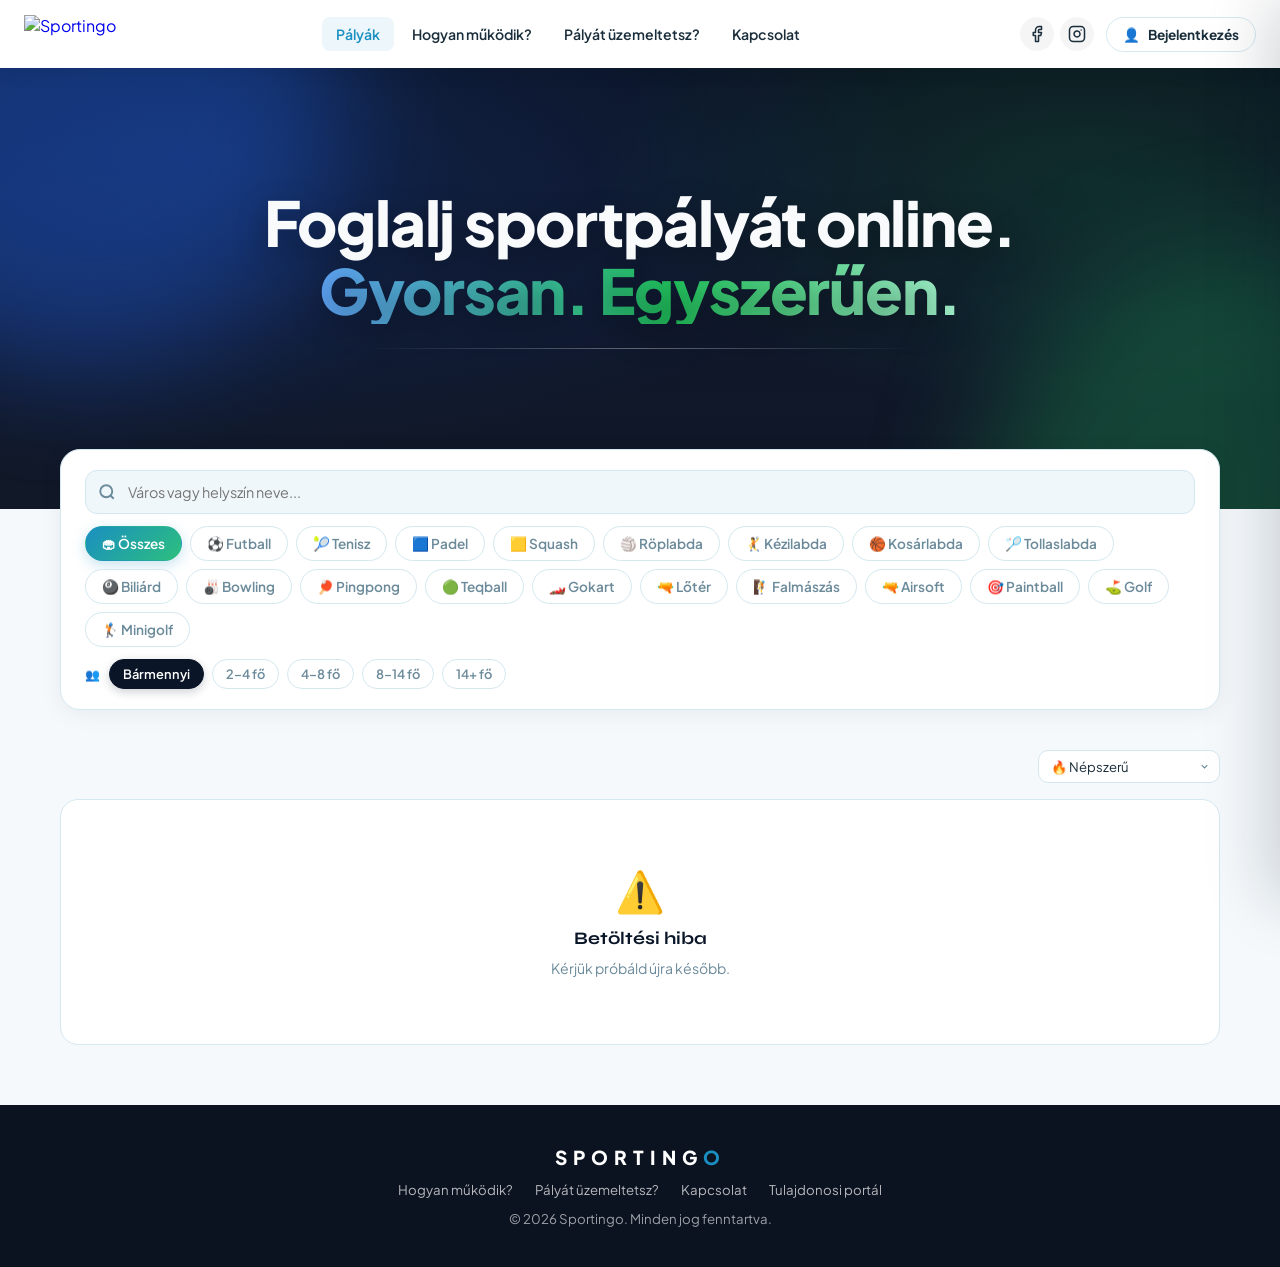
==== commit 0895fec2: "Update index.html" ====
--- a/index.html
+++ b/index.html
@@ -323,17 +323,23 @@
         <button class="sp-sportag-btn active" data-sport="">🏟 Összes</button>
         <button class="sp-sportag-btn" data-sport="Futball">⚽ Futball</button>
         <button class="sp-sportag-btn" data-sport="Tenisz">🎾 Tenisz</button>
-        <button class="sp-sportag-btn" data-sport="Padel">🏸 Padel</button>
-        <button class="sp-sportag-btn" data-sport="Squash">🟡 Squash</button>
+        <button class="sp-sportag-btn" data-sport="Padel">🟦 Padel</button>
+        <button class="sp-sportag-btn" data-sport="Squash">🟨 Squash</button>
         <button class="sp-sportag-btn" data-sport="Röplabda">🏐 Röplabda</button>
         <button class="sp-sportag-btn" data-sport="Kézilabda">🤾 Kézilabda</button>
         <button class="sp-sportag-btn" data-sport="Kosárlabda">🏀 Kosárlabda</button>
         <button class="sp-sportag-btn" data-sport="Tollaslabda">🏸 Tollaslabda</button>
         <button class="sp-sportag-btn" data-sport="Biliárd">🎱 Biliárd</button>
         <button class="sp-sportag-btn" data-sport="Bowling">🎳 Bowling</button>
-        <button class="sp-sportag-btn" data-sport="Gokart">🏎 Gokart</button>
-        <button class="sp-sportag-btn" data-sport="Lőtér">🎯 Lőtér</button>
+        <button class="sp-sportag-btn" data-sport="Pingpong">🏓 Pingpong</button>
         <button class="sp-sportag-btn" data-sport="Teqball">🟢 Teqball</button>
+        <button class="sp-sportag-btn" data-sport="Gokart">🏎️ Gokart</button>
+        <button class="sp-sportag-btn" data-sport="Lőtér">🔫 Lőtér</button>
+        <button class="sp-sportag-btn" data-sport="Falmászás">🧗 Falmászás</button>
+        <button class="sp-sportag-btn" data-sport="Airsoft">🔫 Airsoft</button>
+        <button class="sp-sportag-btn" data-sport="Paintball">🎯 Paintball</button>
+        <button class="sp-sportag-btn" data-sport="Golf">⛳ Golf</button>
+        <button class="sp-sportag-btn" data-sport="Minigolf">🏌️ Minigolf</button>
       </div>
       <div class="sp-letszam-wrap" id="sp-letszam-wrap">
         <span class="sp-letszam-label">👥</span>
@@ -688,6 +694,13 @@
     tenisz_szonyeg:      'https://amowwfjxeursokkznmxl.supabase.co/storage/v1/object/public/palya%20default%20pics/tenisz-szonyeg.PNG',
     teqball:             'https://amowwfjxeursokkznmxl.supabase.co/storage/v1/object/public/palya%20default%20pics/teqball.PNG',
     tollaslabda:         'https://amowwfjxeursokkznmxl.supabase.co/storage/v1/object/public/palya%20default%20pics/tollas.PNG',
+    // ── Új sportok default képei ──
+    pingpong:            'https://amowwfjxeursokkznmxl.supabase.co/storage/v1/object/public/palya%20default%20pics/ping-pong.PNG',
+    falmaszas:           'https://amowwfjxeursokkznmxl.supabase.co/storage/v1/object/public/palya%20default%20pics/falmaszas.PNG',
+    airsoft:             'https://amowwfjxeursokkznmxl.supabase.co/storage/v1/object/public/palya%20default%20pics/airsoft.PNG',
+    paintball:           'https://amowwfjxeursokkznmxl.supabase.co/storage/v1/object/public/palya%20default%20pics/paintball.PNG',
+    golf:                'https://amowwfjxeursokkznmxl.supabase.co/storage/v1/object/public/palya%20default%20pics/golf.PNG',
+    minigolf:            'https://amowwfjxeursokkznmxl.supabase.co/storage/v1/object/public/palya%20default%20pics/minigolf.PNG',
     fallback:            'https://amowwfjxeursokkznmxl.supabase.co/storage/v1/object/public/palya%20default%20pics/foci-kispalya.PNG'
   };
   function _normVal(v) { return String(v||'').trim().toLowerCase().normalize('NFD').replace(/[\u0300-\u036f]/g,''); }
@@ -702,6 +715,12 @@
     if(sg==='squash') return PALYA_DEFAULT_IMAGES.squash;
     if(sg==='teqball') return PALYA_DEFAULT_IMAGES.teqball;
     if(sg==='tollaslabda'||sg==='tollas'||sg==='badminton') return PALYA_DEFAULT_IMAGES.tollaslabda;
+    if(sg==='pingpong'||sg==='asztalitenisz') return PALYA_DEFAULT_IMAGES.pingpong;
+    if(sg==='falmaszas'||sg.includes('falm')) return PALYA_DEFAULT_IMAGES.falmaszas;
+    if(sg==='airsoft') return PALYA_DEFAULT_IMAGES.airsoft;
+    if(sg==='paintball') return PALYA_DEFAULT_IMAGES.paintball;
+    if(sg==='golf') return PALYA_DEFAULT_IMAGES.golf;
+    if(sg==='minigolf') return PALYA_DEFAULT_IMAGES.minigolf;
     if(sg==='tenisz') {
       if(bor.includes('salak')) return PALYA_DEFAULT_IMAGES.tenisz_salak;
       if(bor.includes('mufu')) return PALYA_DEFAULT_IMAGES.tenisz_mufu;
@@ -787,6 +806,22 @@
       { id:'fedett', label:'🏠 Elhelyezés', options:[{value:'',label:'Fedett & Kültéri'},{value:'Fedett',label:'Fedett'},{value:'Kültéri',label:'Kültéri'}] },
     ],
     'Teqball': [
+      { id:'fedett', label:'🏠 Elhelyezés', options:[{value:'',label:'Fedett & Kültéri'},{value:'Fedett',label:'Fedett'},{value:'Kültéri',label:'Kültéri'}] },
+    ],
+    'Pingpong': [
+      { id:'fedett', label:'🏠 Elhelyezés', options:[{value:'',label:'Fedett & Kültéri'},{value:'Fedett',label:'Fedett'},{value:'Kültéri',label:'Kültéri'}] },
+    ],
+    'Falmászás': [
+      { id:'fedett', label:'🏠 Elhelyezés', options:[{value:'',label:'Fedett & Kültéri'},{value:'Fedett',label:'Fedett'},{value:'Kültéri',label:'Kültéri'}] },
+    ],
+    'Airsoft': [
+      { id:'fedett', label:'🏠 Elhelyezés', options:[{value:'',label:'Fedett & Kültéri'},{value:'Fedett',label:'Fedett'},{value:'Kültéri',label:'Kültéri'}] },
+    ],
+    'Paintball': [
+      { id:'fedett', label:'🏠 Elhelyezés', options:[{value:'',label:'Fedett & Kültéri'},{value:'Fedett',label:'Fedett'},{value:'Kültéri',label:'Kültéri'}] },
+    ],
+    'Golf': [],
+    'Minigolf': [
       { id:'fedett', label:'🏠 Elhelyezés', options:[{value:'',label:'Fedett & Kültéri'},{value:'Fedett',label:'Fedett'},{value:'Kültéri',label:'Kültéri'}] },
     ],
   };
@@ -808,6 +843,12 @@
     'Gokart':      ['', '2-4', '4-8', '8-14', '14+'],
     'Lőtér':       ['', '2-4', '4-8'],
     'Teqball':     ['', '2-4'],
+    'Pingpong':    ['', '2-4'],
+    'Falmászás':   ['', '2-4'],
+    'Airsoft':     ['', '4-8', '8-14', '14+'],
+    'Paintball':   ['', '4-8', '8-14', '14+'],
+    'Golf':        ['', '2-4'],
+    'Minigolf':    ['', '2-4', '4-8'],
   };
 
   let allHelyszinek=[], filtered=[], activeFilters={}, activeSport='', debounceTimer=null;
@@ -841,7 +882,7 @@
       const res = await fetch(url, { headers: { apikey: SUPABASE_KEY, Authorization: 'Bearer '+SUPABASE_KEY } });
       if(!res.ok) throw new Error();
       const data = await res.json();
-      const PRIO = ['Futball','Tenisz','Padel','Squash','Röplabda','Kézilabda','Kosárlabda','Tollaslabda','Biliárd','Bowling','Gokart','Lőtér','Teqball'];
+      const PRIO = ['Futball','Tenisz','Padel','Squash','Röplabda','Kézilabda','Kosárlabda','Tollaslabda','Pingpong','Biliárd','Bowling','Teqball','Gokart','Lőtér','Falmászás','Airsoft','Paintball','Golf','Minigolf'];
       allHelyszinek = data.map(h => {
         const jov = (h.palyas||[]).filter(p => p.statusz==='jovahagyva');
         const sportok = [...new Set(jov.map(p=>p.sportag).filter(Boolean))];
@@ -935,46 +976,176 @@
     });
   }
 
+  // ── Sport → létszám bucket mapping ───────────────────────────────
+  // Kulcs: sportág neve (pontosan, ahogy a DB-ben szerepel)
+  // Érték: azon bucket key-ek tömbje amelyekbe a sport beleesik
+  // Bucket key-ek: '2-4' | '4-8' | '8-14' | '14+'
+  var SPORT_LETSZAM_MAPPING = {
+    'Futball':     ['4-8', '8-14', '14+'],
+    'Tenisz':      ['2-4'],
+    'Padel':       ['2-4'],
+    'Squash':      ['2-4'],
+    'Röplabda':    ['4-8', '8-14', '14+'],
+    'Kézilabda':   ['8-14', '14+'],
+    'Kosárlabda':  ['2-4', '4-8', '8-14'],
+    'Tollaslabda': ['2-4'],
+    'Biliárd':     ['2-4', '4-8'],
+    'Bowling':     ['4-8', '8-14'],
+    'Gokart':      ['4-8', '8-14'],
+    'Lőtér':       ['2-4'],
+    'Teqball':     ['2-4'],
+    'Pingpong':    ['2-4'],
+    'Falmászás':   ['2-4'],
+    'Airsoft':     ['4-8', '8-14', '14+'],
+    'Paintball':   ['4-8', '8-14', '14+'],
+    'Golf':        ['2-4'],
+    'Minigolf':    ['2-4', '4-8'],
+  };
+
+  // ── Aktív bucket key kiszámítása az activeLetszam-ból ────────────
+  function aktivBucketKey() {
+    var min = activeLetszam.min;
+    var max = activeLetszam.max;
+    if (min === null && max === null) return null;
+    if (min === 2  && max === 4)    return '2-4';
+    if (min === 4  && max === 8)    return '4-8';
+    if (min === 8  && max === 14)   return '8-14';
+    if (min === 14 && max === null) return '14+';
+    return null; // ismeretlen kombináció → fallback
+  }
+
+  // ── Mapping alapú bucket check ────────────────────────────────────
+  // Visszatér: 'igen' | 'nem' | 'ismeretlen' (nincs mapping az adott sportra)
+  function sportMappingAllapot(sportag, bucketKey) {
+    if (!sportag || !bucketKey) return 'ismeretlen';
+    var buckets = SPORT_LETSZAM_MAPPING[sportag];
+    if (!buckets) return 'ismeretlen';
+    return buckets.indexOf(bucketKey) !== -1 ? 'igen' : 'nem';
+  }
+
+  // ── Adatalapú létszám ellenőrzés (eredeti logika, változatlan) ───
+  function palyaAdatAlapuLetszam(p) {
+    var letszamMin = activeLetszam.min;
+    var letszamMax = activeLetszam.max;
+    var pMin = p.min_letszam != null ? p.min_letszam : null;
+    var pMax = p.max_letszam != null ? p.max_letszam : null;
+    if (pMin === null || pMax === null) return false;
+    if (letszamMax === null) return pMax >= letszamMin;
+    return pMin <= letszamMax && pMax >= letszamMin;
+  }
+
+  // ── Kombinált létszám-megfelelőség – mapping ÉS adatalapú ────────
+  // Döntési logika:
+  //   1. Nincs aktív szűrő → true
+  //   2. Ismeretlen sport / bucket → fallback: csak adatalapú (régi logika)
+  //   3. Mapping szerint NEM → kizárás (adat nélkül is)
+  //   4. Mapping szerint IGEN + van DB adat → adatalapú is kell (ÉS)
+  //   5. Mapping szerint IGEN + nincs DB adat → best effort: átengedjük
+  function palyaMegfelelLetszamnak(p) {
+    var letszamMin = activeLetszam.min;
+    var letszamMax = activeLetszam.max;
+
+    // 1. Nincs aktív szűrő
+    if (letszamMin === null && letszamMax === null) return true;
+
+    var bucketKey  = aktivBucketKey();
+    var sportag    = p.sportag || null;
+    var mappingAll = sportMappingAllapot(sportag, bucketKey);
+    var pMin       = p.min_letszam != null ? p.min_letszam : null;
+    var pMax       = p.max_letszam != null ? p.max_letszam : null;
+    var vanAdat    = pMin !== null && pMax !== null;
+    var adatAlap   = vanAdat ? palyaAdatAlapuLetszam(p) : false;
+
+    console.log('[SP LETSZAM]',
+      'bucket:', bucketKey,
+      '| sport:', sportag,
+      '| mapping:', mappingAll,
+      '| vanAdat:', vanAdat,
+      '| adatalapú:', adatAlap,
+      '| pálya id:', p.id);
+
+    // 2. Ismeretlen sport vagy bucket → fallback (régi logika)
+    if (mappingAll === 'ismeretlen') {
+      var eredmeny = vanAdat ? adatAlap : false;
+      console.log('[SP LETSZAM] → fallback (ismeretlen sport/bucket):', eredmeny ? 'IGEN' : 'NEM');
+      return eredmeny;
+    }
+
+    // 3. Mapping szerint NEM → kizárás
+    if (mappingAll === 'nem') {
+      console.log('[SP LETSZAM] → kizárva (mapping: nem)');
+      return false;
+    }
+
+    // 4+5. Mapping szerint IGEN
+    if (!vanAdat) {
+      // Nincs DB adat → best effort, mapping alapján átengedjük
+      console.log('[SP LETSZAM] → átengedve (mapping: igen, nincs DB adat)');
+      return true;
+    }
+    // Van DB adat → mindkettőnek meg kell felelni
+    console.log('[SP LETSZAM] → végső:', adatAlap ? 'IGEN' : 'NEM (mapping: igen, adat: nem)');
+    return adatAlap;
+  }
+
   function applyFilters(){
     const search=searchEl.value.trim().toLowerCase();
     clearBtn.style.display=search?'flex':'none';
     const hasAnyFilter=search||activeSport||Object.values(activeFilters).some(v=>v)||(activeLetszam.min!==null||activeLetszam.max!==null);
     resetBtn.style.display=hasAnyFilter?'flex':'none';
+
+    // ── PIPELINE: szűrés PÁLYA szinten, GROUPING előtt ────────────
+    // 1. Nyers pályák → pálya szintű létszám szűrés
+    // 2. Csak a szűrt pályák kerülnek a groupingba (h._filteredPalyas)
+    // 3. Render már a szűrt+grouped adaton fut
+    const letszamAktiv = activeLetszam.min !== null || activeLetszam.max !== null;
+    console.log('[SP FILTER] applyFilters fut | letszamAktiv:', letszamAktiv,
+      '| min:', activeLetszam.min, '| max:', activeLetszam.max);
+
     filtered=allHelyszinek.filter(h=>{
+      // ── 0. Szöveges keresés (helyszín szinten marad) ─────────────
       if(search){ const t=[(h.nev||''),(h.varos||'')].join(' ').toLowerCase(); if(!t.includes(search)) return false; }
-      if(activeSport){ if(!h._palyas.some(p=>p.sportag===activeSport)) return false; }
-      const rel=activeSport?h._palyas.filter(p=>p.sportag===activeSport):h._palyas;
+
+      // ── TELJES PÁLYA SZINTŰ PIPELINE ─────────────────────────────
+      // Egyetlen igazság: h._filteredPalyas = az összes szűrőn átment pályák.
+      // renderCards() ebből dolgozik, nem szűr újra semmit.
+
+      // 1. LÉTSZÁM – pálya szintű ellenőrzés minden pályán
+      var p1 = letszamAktiv
+        ? h._palyas.filter(palyaMegfelelLetszamnak)
+        : h._palyas;
+      if (letszamAktiv) {
+        console.log('[SP PIPELINE] helyszín:', h.nev,
+          '| nyers:', h._palyas.length,
+          '| létszám után:', p1.length);
+      }
+      if (p1.length === 0) return false;
+
+      // 2. SPORTÁG – szűrés az 1. lépés eredményén
+      var p2 = activeSport ? p1.filter(function(p){ return p.sportag === activeSport; }) : p1;
+      if (activeSport && p2.length === 0) return false;
+
+      // 3. DINAMIKUS SZŰRŐK (jatekforma, fedett, stb.) – szűrés a 2. lépés eredményén
+      var p3 = p2;
       for(const [id,val] of Object.entries(activeFilters)){
         if(!val) continue;
-        if(!rel.some(p=>(p[id]||'').toLowerCase().includes(val.toLowerCase()))) return false;
+        p3 = p3.filter(function(p){ return (p[id]||'').toLowerCase().includes(val.toLowerCase()); });
       }
-      // Létszám szűrő: tartomány-metszet alapú
-      // Helyszín bent marad, ha van legalább 1 releváns pálya amelynek tartománya metszi a kiválasztottat
-      if (activeLetszam.min !== null || activeLetszam.max !== null) {
-        var letszamMin = activeLetszam.min; // kiválasztott tartomány alja
-        var letszamMax = activeLetszam.max; // kiválasztott tartomány teteje (null = végtelen = 14+)
-        var vanMegfelelo = rel.some(function(p) {
-          var pMin = p.min_letszam != null ? p.min_letszam : null;
-          var pMax = p.max_letszam != null ? p.max_letszam : null;
-          // Ha a pályán nincs létszám adat: kihagyjuk (nem tudjuk ellenőrizni)
-          if (pMin === null || pMax === null) return false;
-          // Tartomány metszet: pálya[min,max] metszi a kiválasztott [letszamMin, letszamMax]-ot
-          // 14+ esetén letszamMax === null → csak a pMax >= 14 feltétel kell
-          if (letszamMax === null) {
-            // 14+ fő: pálya max >= 14
-            return pMax >= letszamMin;
-          }
-          // Normál tartomány: pMin <= letszamMax AND pMax >= letszamMin
-          return pMin <= letszamMax && pMax >= letszamMin;
-        });
-        if (!vanMegfelelo) return false;
-      }
+      if (p3.length === 0) return false;
+
+      // 4. MENTÉS – renderCards kizárólag ezt használja
+      h._filteredPalyas = p3;
+      console.log('[SP PIPELINE] helyszín:', h.nev, '| végső pályák:', p3.length,
+        p3.map(function(p){ return p.nev||p.id; }));
+
       return true;
     });
     // ── RENDEZÉS ──────────────────────────────────────────────────
     // Helper: helyszín legalacsonyabb releváns pályaára
+    // _filteredPalyas-t használja, hogy a rendezés is a szűrt pályákon alapuljon
     function getVenueLowestPrice(h, sport) {
-      var palyas = sport ? h._palyas.filter(function(p){ return p.sportag === sport; }) : h._palyas;
+      var palyaAlap = h._filteredPalyas || h._palyas;
+      var palyas = sport ? palyaAlap.filter(function(p){ return p.sportag === sport; }) : palyaAlap;
       var arak = palyas.map(function(p){ return p.ar_per_ora; }).filter(function(a){ return a != null && a > 0; });
       if (!arak.length) return null;
       return Math.min.apply(null, arak);
@@ -1014,8 +1185,15 @@
       grid.innerHTML='<div class="sp-empty"><div class="sp-empty-icon">🔍</div><div class="sp-empty-title">Nincs találat</div><div class="sp-empty-sub">Próbálj más szűrési feltételeket.</div></div>';
       return;
     }
+    console.log('[SP RENDER] renderCards | helyszínek:', filtered.length);
     grid.innerHTML=filtered.map(h=>{
-      const rel=activeSport?h._palyas.filter(p=>p.sportag===activeSport):h._palyas;
+      // ── Egyetlen igazság: applyFilters() által teljesen leszűrt lista ──
+      // Tartalmaz: létszám + sportág + dinamikus szűrők eredménye.
+      // renderCards NEM szűr újra semmit – csak renderel.
+      // Fallback (nincs aktív szűrő): h._palyas (eredeti teljes lista)
+      const rel = h._filteredPalyas || h._palyas;
+      console.log('[SP RENDER]', h.nev, '| rel pályák:', rel.length,
+        rel.map(function(p){ return p.nev||p.id; }));
       let url;
       if(rel.length===1&&rel[0].slug) url='https://sportingo.hu/palya/'+rel[0].slug;
       else if(h.slug) url='https://sportingo.hu/helyszin/'+h.slug;
--- a/sportingo-drawer.css
+++ b/sportingo-drawer.css
@@ -304,7 +304,11 @@
   font-size: .72rem; font-weight: 700; cursor: pointer;
   transition: all .2s;
 }
-.sfd-btn-ertekeles:hover { background: rgba(26,143,193,.07); border-color: #1a8fc1; }
+.sfd-btn-ertekeles:hover {
+  background: rgba(26,143,193,.09);
+  border-color: #1a8fc1;
+  box-shadow: 0 0 0 3px rgba(26,143,193,.1);
+}
 .sfd-review-info {
   display: inline-block; margin-top: 6px;
   font-size: .72rem; color: #6b8a9a; font-style: italic;
@@ -321,35 +325,71 @@
   font-size: .78rem; color: #94a3b8; margin-bottom: 12px; line-height: 1.5;
 }
 .sfd-ert-card {
-  background: white; border-radius: 14px;
-  padding: 14px 16px; margin-bottom: 8px;
+  background: white;
+  border-radius: 16px;
+  padding: 16px 18px;
+  margin-bottom: 10px;
   border: 1.5px solid #e8f2f8;
-  transition: border-color .18s;
+  box-shadow: 0 4px 16px rgba(10,22,40,.06);
+  transition: transform .2s ease, box-shadow .2s ease, border-color .18s;
+  position: relative;
+  overflow: hidden;
 }
 .sfd-ert-card:last-child { margin-bottom: 0; }
+.sfd-ert-card:hover {
+  transform: translateY(-2px);
+  box-shadow: 0 8px 28px rgba(10,22,40,.11);
+  border-color: rgba(26,143,193,.25);
+}
+/* Bal oldali accent csík rating szerint */
+.sfd-ert-card::before {
+  content: '';
+  position: absolute;
+  left: 0; top: 0; bottom: 0;
+  width: 4px;
+  border-radius: 16px 0 0 16px;
+  background: #d4e8f0; /* default: semleges */
+}
+.sfd-ert-card[data-rating="5"]::before { background: linear-gradient(180deg, #2dbf7e, #1a9960); }
+.sfd-ert-card[data-rating="4"]::before { background: linear-gradient(180deg, #1a8fc1, #0f6a94); }
+.sfd-ert-card[data-rating="3"]::before { background: linear-gradient(180deg, #1a8fc1, #2dbf7e); }
+.sfd-ert-card[data-rating="2"]::before { background: linear-gradient(180deg, #f59e0b, #e67e22); }
+.sfd-ert-card[data-rating="1"]::before { background: linear-gradient(180deg, #ef4444, #c0392b); }
+/* Kiemelt (első) review */
+.sfd-ert-card:first-child {
+  background: linear-gradient(135deg, rgba(26,143,193,.05), rgba(45,191,126,.05));
+  border-color: rgba(26,143,193,.22);
+}
 .sfd-ert-card-top {
   display: flex; align-items: flex-start;
-  justify-content: space-between; gap: 8px; margin-bottom: 5px;
-}
-.sfd-ert-card-nev { font-weight: 700; font-size: .88rem; color: #0a1628; flex: 1; min-width: 0; }
-.sfd-ert-card-meta { font-size: .72rem; color: #94a3b8; margin-top: 3px; }
+  justify-content: space-between; gap: 10px; margin-bottom: 6px;
+}
+.sfd-ert-card-nev { font-weight: 700; font-size: .9rem; color: #0a1628; flex: 1; min-width: 0; }
+.sfd-ert-card-meta { font-size: .73rem; color: #94a3b8; margin-top: 4px; font-weight: 500; }
 .sfd-ert-card-preview {
-  font-size: .78rem; color: #3a5060; margin-top: 6px;
-  line-height: 1.55; display: -webkit-box;
+  font-size: .8rem; color: #3a5060; margin-top: 8px;
+  line-height: 1.6; display: -webkit-box;
   -webkit-line-clamp: 2; -webkit-box-orient: vertical; overflow: hidden;
 }
-.sfd-ert-stars { font-size: .9rem; color: #f59e0b; letter-spacing: 2px; flex-shrink: 0; }
+.sfd-ert-stars {
+  font-size: 1rem; color: #f59e0b;
+  letter-spacing: 2px; flex-shrink: 0;
+  text-shadow: 0 1px 3px rgba(245,158,11,.25);
+}
 .sfd-ert-cimke {
-  display: inline-block; font-size: .65rem; font-weight: 700;
-  padding: 2px 8px; border-radius: 10px;
+  display: inline-block; font-size: .68rem; font-weight: 700;
+  padding: 4px 10px; border-radius: 999px;
   background: rgba(26,143,193,.1); color: #1a8fc1;
-  margin-right: 4px; margin-top: 6px;
-}
+  margin-right: 5px; margin-top: 7px;
+  border: 1px solid rgba(26,143,193,.15);
+  transition: background .18s;
+}
+.sfd-ert-cimke:hover { background: rgba(26,143,193,.2); }
 .sfd-ert-cooldown {
   display: inline-flex; align-items: center; gap: 4px;
   font-size: .72rem; color: #94a3b8; margin-top: 6px;
 }
-.sfd-ert-cta-wrap { margin-top: 10px; }
+.sfd-ert-cta-wrap { margin-top: 12px; }
 .sfd-ert-elvalaszto {
   border: none; border-top: 1.5px solid #f0f7fb;
   margin: 20px 0;
@@ -661,35 +701,71 @@
   font-size: .78rem; color: #94a3b8; margin-bottom: 12px; line-height: 1.5;
 }
 .sfd-ert-card {
-  background: white; border-radius: 14px;
-  padding: 14px 16px; margin-bottom: 8px;
+  background: white;
+  border-radius: 16px;
+  padding: 16px 18px;
+  margin-bottom: 10px;
   border: 1.5px solid #e8f2f8;
-  transition: border-color .18s;
+  box-shadow: 0 4px 16px rgba(10,22,40,.06);
+  transition: transform .2s ease, box-shadow .2s ease, border-color .18s;
+  position: relative;
+  overflow: hidden;
 }
 .sfd-ert-card:last-child { margin-bottom: 0; }
+.sfd-ert-card:hover {
+  transform: translateY(-2px);
+  box-shadow: 0 8px 28px rgba(10,22,40,.11);
+  border-color: rgba(26,143,193,.25);
+}
+/* Bal oldali accent csík rating szerint */
+.sfd-ert-card::before {
+  content: '';
+  position: absolute;
+  left: 0; top: 0; bottom: 0;
+  width: 4px;
+  border-radius: 16px 0 0 16px;
+  background: #d4e8f0; /* default: semleges */
+}
+.sfd-ert-card[data-rating="5"]::before { background: linear-gradient(180deg, #2dbf7e, #1a9960); }
+.sfd-ert-card[data-rating="4"]::before { background: linear-gradient(180deg, #1a8fc1, #0f6a94); }
+.sfd-ert-card[data-rating="3"]::before { background: linear-gradient(180deg, #1a8fc1, #2dbf7e); }
+.sfd-ert-card[data-rating="2"]::before { background: linear-gradient(180deg, #f59e0b, #e67e22); }
+.sfd-ert-card[data-rating="1"]::before { background: linear-gradient(180deg, #ef4444, #c0392b); }
+/* Kiemelt (első) review */
+.sfd-ert-card:first-child {
+  background: linear-gradient(135deg, rgba(26,143,193,.05), rgba(45,191,126,.05));
+  border-color: rgba(26,143,193,.22);
+}
 .sfd-ert-card-top {
   display: flex; align-items: flex-start;
-  justify-content: space-between; gap: 8px; margin-bottom: 5px;
-}
-.sfd-ert-card-nev { font-weight: 700; font-size: .88rem; color: #0a1628; flex: 1; min-width: 0; }
-.sfd-ert-card-meta { font-size: .72rem; color: #94a3b8; margin-top: 3px; }
+  justify-content: space-between; gap: 10px; margin-bottom: 6px;
+}
+.sfd-ert-card-nev { font-weight: 700; font-size: .9rem; color: #0a1628; flex: 1; min-width: 0; }
+.sfd-ert-card-meta { font-size: .73rem; color: #94a3b8; margin-top: 4px; font-weight: 500; }
 .sfd-ert-card-preview {
-  font-size: .78rem; color: #3a5060; margin-top: 6px;
-  line-height: 1.55; display: -webkit-box;
+  font-size: .8rem; color: #3a5060; margin-top: 8px;
+  line-height: 1.6; display: -webkit-box;
   -webkit-line-clamp: 2; -webkit-box-orient: vertical; overflow: hidden;
 }
-.sfd-ert-stars { font-size: .9rem; color: #f59e0b; letter-spacing: 2px; flex-shrink: 0; }
+.sfd-ert-stars {
+  font-size: 1rem; color: #f59e0b;
+  letter-spacing: 2px; flex-shrink: 0;
+  text-shadow: 0 1px 3px rgba(245,158,11,.25);
+}
 .sfd-ert-cimke {
-  display: inline-block; font-size: .65rem; font-weight: 700;
-  padding: 2px 8px; border-radius: 10px;
+  display: inline-block; font-size: .68rem; font-weight: 700;
+  padding: 4px 10px; border-radius: 999px;
   background: rgba(26,143,193,.1); color: #1a8fc1;
-  margin-right: 4px; margin-top: 6px;
-}
+  margin-right: 5px; margin-top: 7px;
+  border: 1px solid rgba(26,143,193,.15);
+  transition: background .18s;
+}
+.sfd-ert-cimke:hover { background: rgba(26,143,193,.2); }
 .sfd-ert-cooldown {
   display: inline-flex; align-items: center; gap: 4px;
   font-size: .72rem; color: #94a3b8; margin-top: 6px;
 }
-.sfd-ert-cta-wrap { margin-top: 10px; }
+.sfd-ert-cta-wrap { margin-top: 12px; }
 .sfd-ert-elvalaszto {
   border: none; border-top: 1.5px solid #f0f7fb;
   margin: 20px 0;
@@ -761,3 +837,46 @@
   .sfd-review-cancel-btn, .sfd-review-submit-btn { width: 100%; text-align: center; }
 }
 
+
+/* ── Kiemelt értékelés badge – első meglévő kártya ::after ── */
+#sfd-ert-meglevo-list .sfd-ert-card:first-child::after {
+  content: '⭐ Legfrissebb';
+  position: absolute;
+  top: 10px; right: 14px;
+  font-size: .6rem; font-weight: 700;
+  color: #1a8fc1;
+  background: rgba(26,143,193,.1);
+  border: 1px solid rgba(26,143,193,.2);
+  border-radius: 999px;
+  padding: 2px 8px;
+  pointer-events: none;
+}
+
+/* ── Google auth hint – privát mód tipp ── */
+.sp-auth-hint {
+  display: flex;
+  align-items: flex-start;
+  gap: 10px;
+  width: 100%;
+  background: #f8fafc;
+  border: 1px solid #e2e8f0;
+  border-radius: 10px;
+  padding: 11px 13px;
+  margin-top: 10px;
+  margin-bottom: 2px;
+  box-sizing: border-box;
+}
+.sp-auth-hint-icon {
+  font-size: .8rem;
+  flex-shrink: 0;
+  margin-top: 1px;
+  line-height: 1.5;
+  opacity: .5;
+}
+.sp-auth-hint-text {
+  font-size: .78rem;
+  line-height: 1.5;
+  color: #64748b;
+  font-family: 'Plus Jakarta Sans', sans-serif;
+  word-break: break-word;
+}
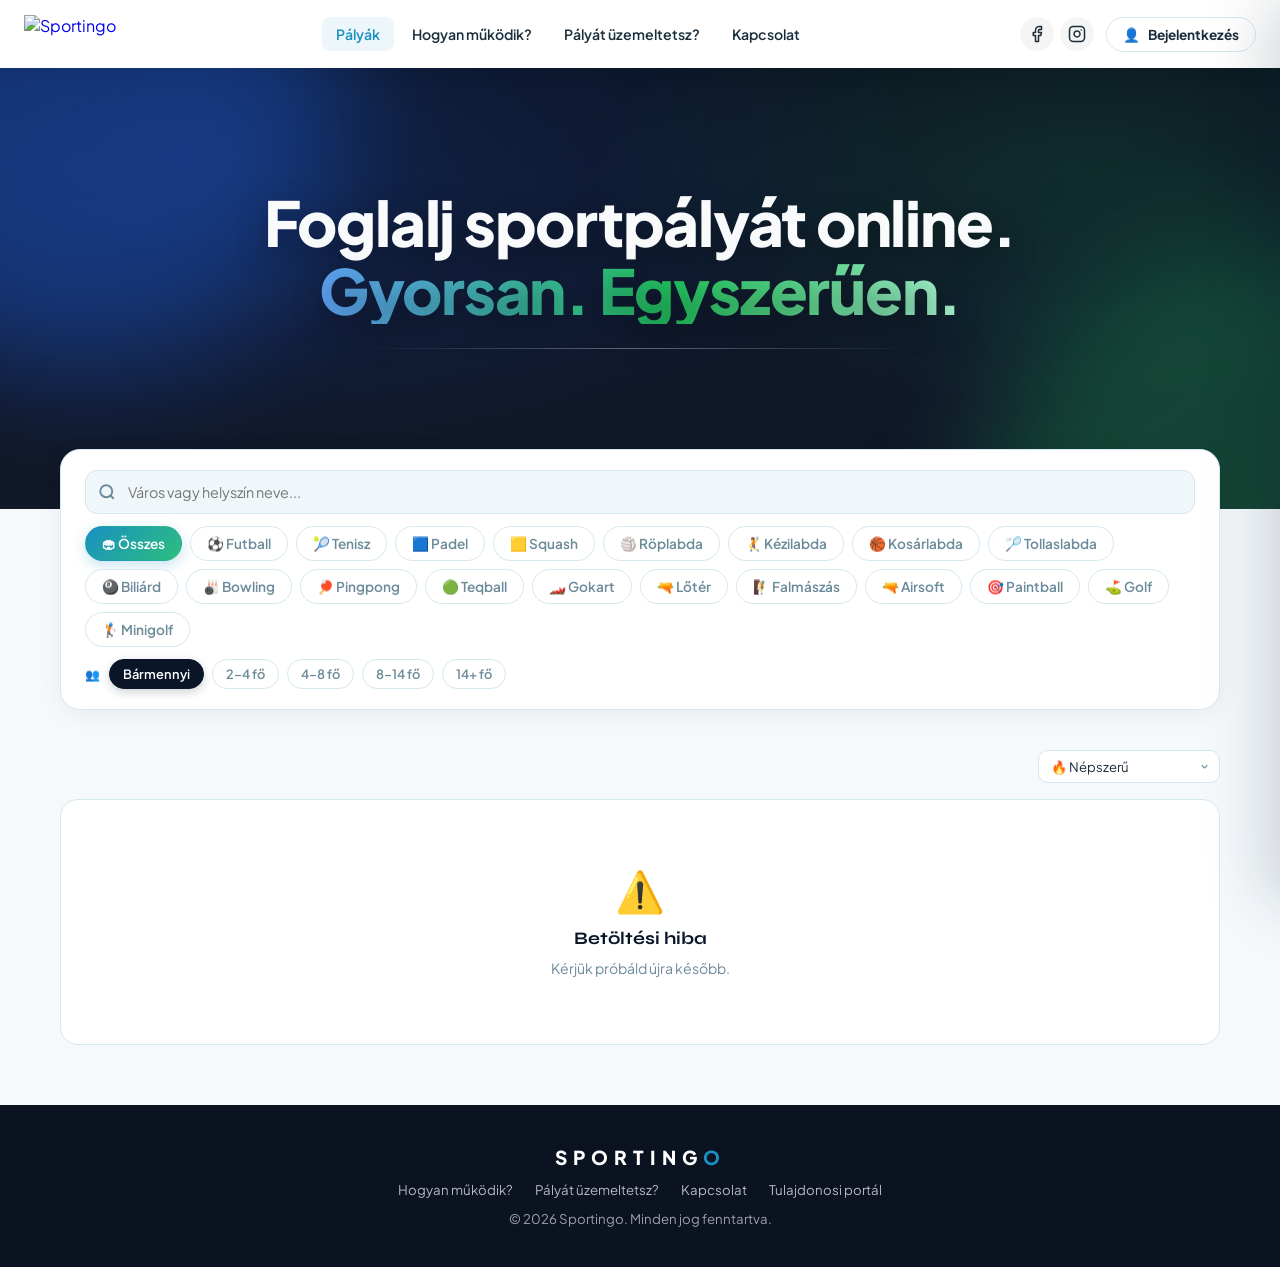
==== commit c2214606: "Update index.html" ====
--- a/index.html
+++ b/index.html
@@ -1126,10 +1126,35 @@
       if (activeSport && p2.length === 0) return false;
 
       // 3. DINAMIKUS SZŰRŐK (jatekforma, fedett, stb.) – szűrés a 2. lépés eredményén
+      //
+      // NOTE (fedett szűrő kompatibilitás):
+      //  - DB-ben a `palyas.fedett` TEXT: 'true' vagy 'false'
+      //  - A szűrő values szemantikusak: 'Fedett' / 'Kültéri' (user-facing label-ekhez igazítva)
+      //  - Régebbi rekordokban előfordulhat még 'fedett'/'kulteri'/'igen'/'nem' is
+      //  - Ezt egy dedikált normalizáló kezeli, szemantikus összehasonlítással.
+      //  - A többi szűrő (boritas, jatekforma) marad substring-illesztésen, mert azok
+      //    szabad szöveges címkék (pl. 'Parketta / PVC' matchel 'Parketta'-ra).
+      //  - A SET értékei már eleve normalizált (lowercase, diakritika nélkül) – így
+      //    nem kell minden lehetséges ékezetes formát felsorolni.
+      function fedettMatches(palyaVal, filterVal){
+        var FEDETT_NORMALIZED  = ['true','fedett','igen','zart'];
+        var KULTERI_NORMALIZED = ['false','kulteri','nyitott','nem'];
+        var p = _normVal(palyaVal);   // _normVal: lowercase + diakritika eltávolítás
+        var f = _normVal(filterVal);
+        if (FEDETT_NORMALIZED.indexOf(f)  !== -1) return FEDETT_NORMALIZED.indexOf(p)  !== -1;
+        if (KULTERI_NORMALIZED.indexOf(f) !== -1) return KULTERI_NORMALIZED.indexOf(p) !== -1;
+        // Ismeretlen szűrő-érték → fallback a régi substring viselkedésre (védelmi háló)
+        return p.indexOf(f) !== -1;
+      }
+
       var p3 = p2;
       for(const [id,val] of Object.entries(activeFilters)){
         if(!val) continue;
-        p3 = p3.filter(function(p){ return (p[id]||'').toLowerCase().includes(val.toLowerCase()); });
+        if (id === 'fedett') {
+          p3 = p3.filter(function(p){ return fedettMatches(p.fedett, val); });
+        } else {
+          p3 = p3.filter(function(p){ return (p[id]||'').toLowerCase().includes(val.toLowerCase()); });
+        }
       }
       if (p3.length === 0) return false;
 
--- a/sportingo-drawer.css
+++ b/sportingo-drawer.css
@@ -252,9 +252,12 @@
   border: 1.5px solid #e8f2f8;
   transition: border-color .2s;
 }
-.sfd-booking-card.jovahagyva { border-left: 3px solid #2dbf7e; }
-.sfd-booking-card.varakozik  { border-left: 3px solid #f59e0b; }
-.sfd-booking-card.elutasitva { border-left: 3px solid #ef4444; background: #fff9f9; }
+.sfd-booking-card.jovahagyva     { border-left: 3px solid #2dbf7e; }
+.sfd-booking-card.varakozik      { border-left: 3px solid #f59e0b; }
+.sfd-booking-card.varakozik-keso { border-left: 3px solid #fb923c; }
+.sfd-booking-card.varakozik-lejar{ border-left: 3px solid #dc2626; }
+.sfd-booking-card.elutasitva     { border-left: 3px solid #ef4444; background: #fff9f9; }
+.sfd-booking-card.lejart         { border-left: 3px solid #cbd5e1; opacity: .5; filter: grayscale(.4); }
 .sfd-booking-top {
   display: flex; align-items: flex-start;
   justify-content: space-between; gap: 8px; margin-bottom: 6px;
@@ -265,10 +268,13 @@
   font-size: .68rem; font-weight: 700; white-space: nowrap; flex-shrink: 0;
 }
 .sfd-status-pill.jovahagyva { background: rgba(45,191,126,.12); color: #1a9960; }
-.sfd-status-pill.varakozik  { background: rgba(245,158,11,.12); color: #b45309; }
+.sfd-status-pill.varakozik,.sfd-status-pill.varakozik-keso,.sfd-status-pill.varakozik-lejar { background: rgba(245,158,11,.12); color: #b45309; }
 .sfd-status-pill.elutasitva { background: rgba(239,68,68,.1);   color: #ef4444; }
 .sfd-status-pill.lemondva   { background: #f1f5f9; color: #64748b; }
-.sfd-booking-card.lemondva  { border-left: 3px solid #94a3b8; opacity: .75; }
+.sfd-status-pill.lejart     { background: #f1f5f9; color: #94a3b8; }
+.sfd-booking-card.lemondva  { border-left: 3px solid #94a3b8; opacity: .5; filter: grayscale(.4); }
+/* Varakozik info szöveg */
+.sfd-varakozik-info { font-size: .72rem; color: #92400e; margin-top: 4px; border-left: 2px solid rgba(245,158,11,.4); padding: 2px 0 2px 8px; line-height: 1.5; }
 .sfd-booking-meta { font-size: .75rem; color: #6b8a9a; }
 /* ── Lemondás gomb ── */
 .sfd-cancel-btn {
@@ -880,3 +886,63 @@
   font-family: 'Plus Jakarta Sans', sans-serif;
   word-break: break-word;
 }
+
+/* ══════════════════════════════════════════════════════════════════
+   [CARD CLICK] Kártya-kattintható UX — ha van data-palya-slug VAGY
+   data-palya-id attribútum (web-pálya.html fallback route támogatja
+   az id-alapú navigációt is). Az sfd-ert-card már rendelkezik hover-
+   rel a meglévő CSS-ben → nem írjuk felül, csak cursor-t adunk hozzá.
+   Átmeneti tulajdonságok: nem override-olják a meglévő border-color/
+   state-szín szabályokat, csak kiegészítik.
+   ══════════════════════════════════════════════════════════════════ */
+.sfd-booking-card[data-palya-slug],
+.sfd-booking-card[data-palya-id],
+.sfd-kedvenc-card[data-palya-slug],
+.sfd-kedvenc-card[data-palya-id],
+.sfd-ert-card[data-palya-slug],
+.sfd-ert-card[data-palya-id] {
+  cursor: pointer;
+}
+.sfd-booking-card[data-palya-slug],
+.sfd-booking-card[data-palya-id] {
+  transition: transform .15s ease, box-shadow .15s ease, border-color .2s;
+}
+.sfd-kedvenc-card[data-palya-slug],
+.sfd-kedvenc-card[data-palya-id] {
+  transition: transform .15s ease, box-shadow .15s ease, border-color .2s;
+}
+.sfd-booking-card[data-palya-slug]:hover,
+.sfd-booking-card[data-palya-id]:hover,
+.sfd-kedvenc-card[data-palya-slug]:hover,
+.sfd-kedvenc-card[data-palya-id]:hover {
+  transform: translateY(-2px);
+  box-shadow: 0 8px 20px rgba(10,22,40,.08);
+  border-color: rgba(26,143,193,.25);
+}
+/* Lejárt / lemondva kártyák halványított állapotban NE emelkedjenek ki
+   → a meglévő opacity:.5 filter:grayscale(.4) "lezárult" üzenet marad. */
+.sfd-booking-card.lejart[data-palya-slug]:hover,
+.sfd-booking-card.lejart[data-palya-id]:hover,
+.sfd-booking-card.lemondva[data-palya-slug]:hover,
+.sfd-booking-card.lemondva[data-palya-id]:hover {
+  transform: none;
+  box-shadow: none;
+}
+/* Lemondás / Értékelem / 🗑 / link-ek fölött: default cursor maradjon
+   (ne "pointer pointer" kettős jelzés — a gombon maga a :hover kezeli). */
+.sfd-booking-card[data-palya-slug] .sfd-cancel-btn,
+.sfd-booking-card[data-palya-id] .sfd-cancel-btn,
+.sfd-booking-card[data-palya-slug] .sfd-btn-ertekeles,
+.sfd-booking-card[data-palya-id] .sfd-btn-ertekeles,
+.sfd-booking-card[data-palya-slug] .sfd-booking-link,
+.sfd-booking-card[data-palya-id] .sfd-booking-link,
+.sfd-booking-card[data-palya-slug] .sfd-booking-name-link,
+.sfd-booking-card[data-palya-id] .sfd-booking-name-link,
+.sfd-kedvenc-card[data-palya-slug] .sfd-kedvenc-remove,
+.sfd-kedvenc-card[data-palya-id] .sfd-kedvenc-remove,
+.sfd-kedvenc-card[data-palya-slug] .sfd-kedvenc-link,
+.sfd-kedvenc-card[data-palya-id] .sfd-kedvenc-link,
+.sfd-ert-card[data-palya-slug] .sfd-btn-ertekeles,
+.sfd-ert-card[data-palya-id] .sfd-btn-ertekeles {
+  cursor: pointer;
+}
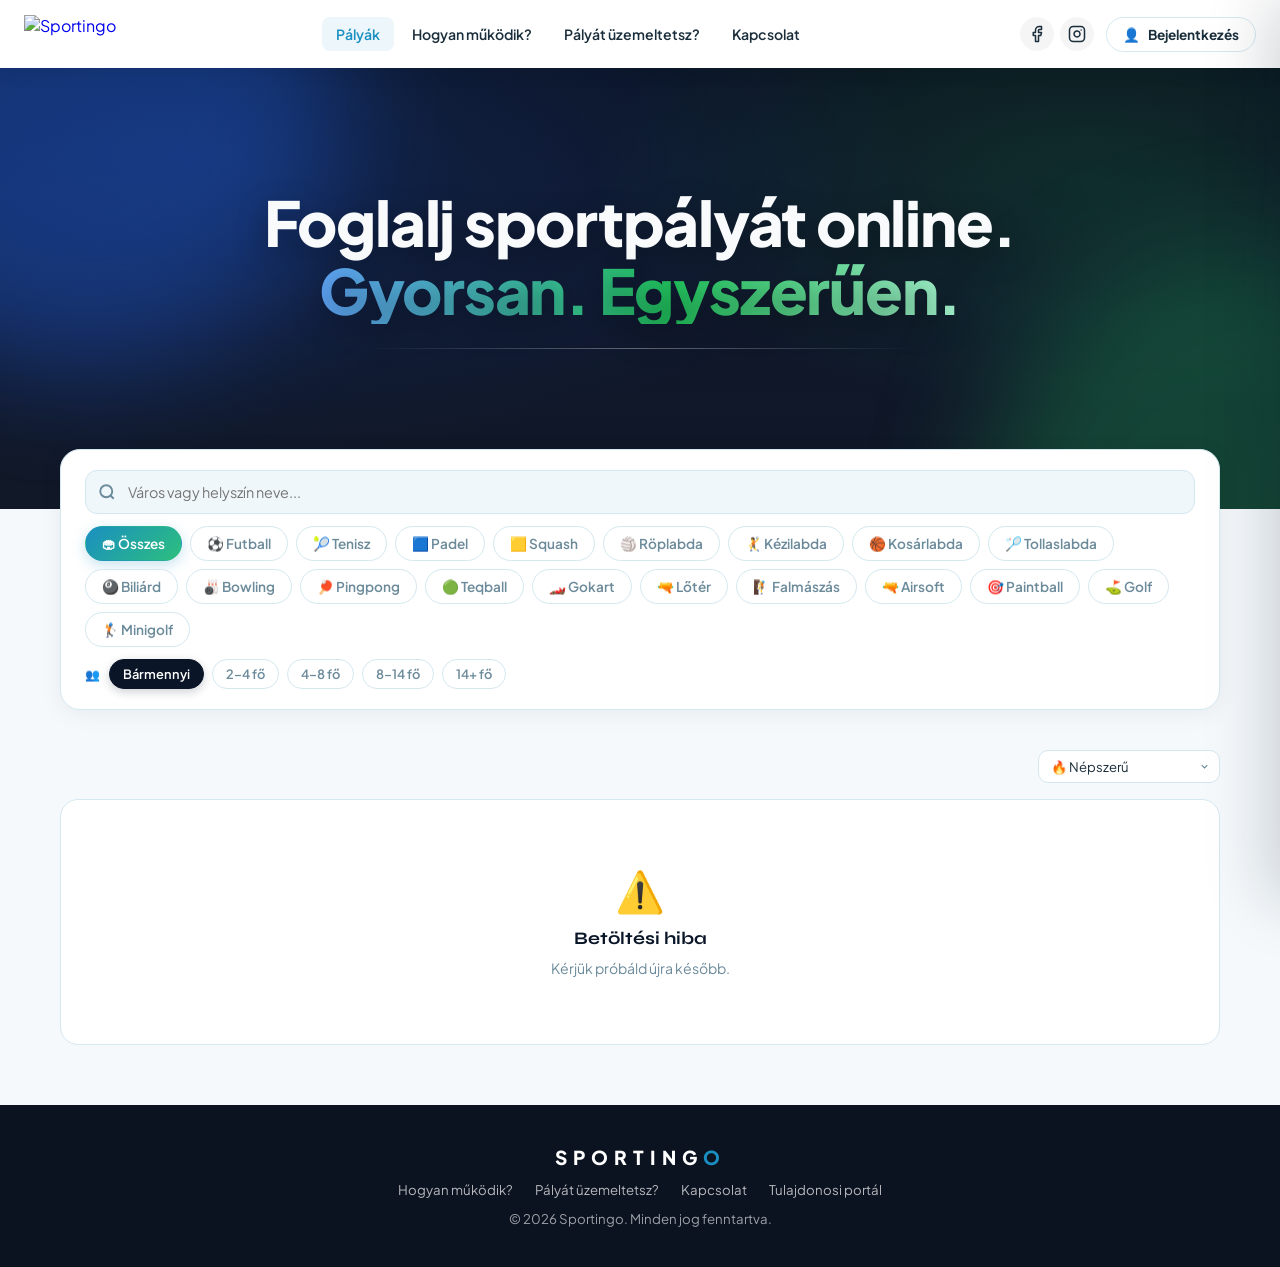
==== commit 7df162f0: "Update index.html" ====
--- a/index.html
+++ b/index.html
@@ -734,7 +734,15 @@
     }
     if(sg==='futball'||sg==='labdarugas') {
       if(jf==='nagypalya') return PALYA_DEFAULT_IMAGES.foci_nagypalya;
-      if(fed==='fedett'||fed==='true') return PALYA_DEFAULT_IMAGES.foci_kispalya_terem;
+      // Fedett futball kispálya: a borítás dönt
+      //  - Parketta/PVC (valódi terem) → terem kép
+      //  - Műfű vagy bármi más (pl. sátor alatt műfű) → kültéri kispálya kép
+      //  - Ha a borítás ismeretlen, a kültéri kispálya kép a biztonságos alap
+      //    (sátras pályák a gyakoribbak mint a valódi termek)
+      if(fed==='fedett'||fed==='true') {
+        if(bor.includes('parketta')||bor.includes('pvc')) return PALYA_DEFAULT_IMAGES.foci_kispalya_terem;
+        return PALYA_DEFAULT_IMAGES.foci_kispalya;
+      }
       return PALYA_DEFAULT_IMAGES.foci_kispalya;
     }
     return PALYA_DEFAULT_IMAGES.fallback;
